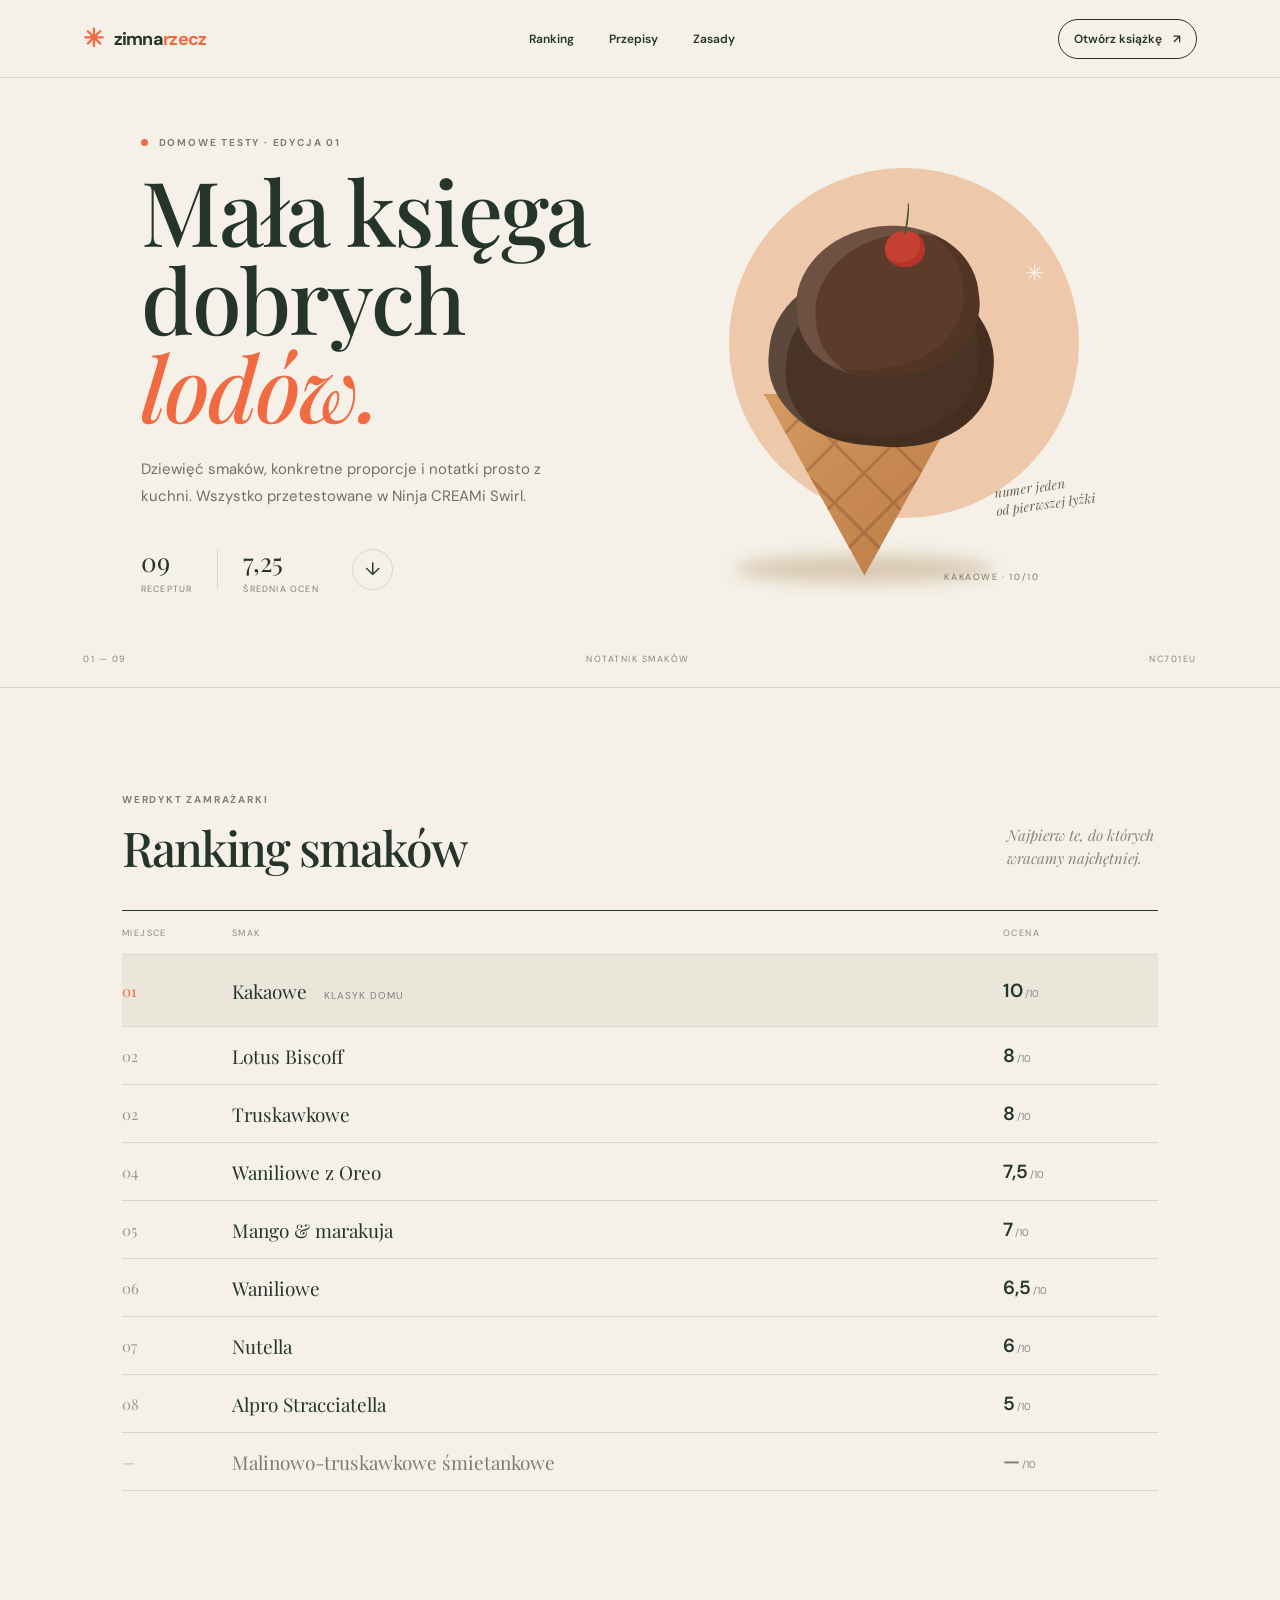
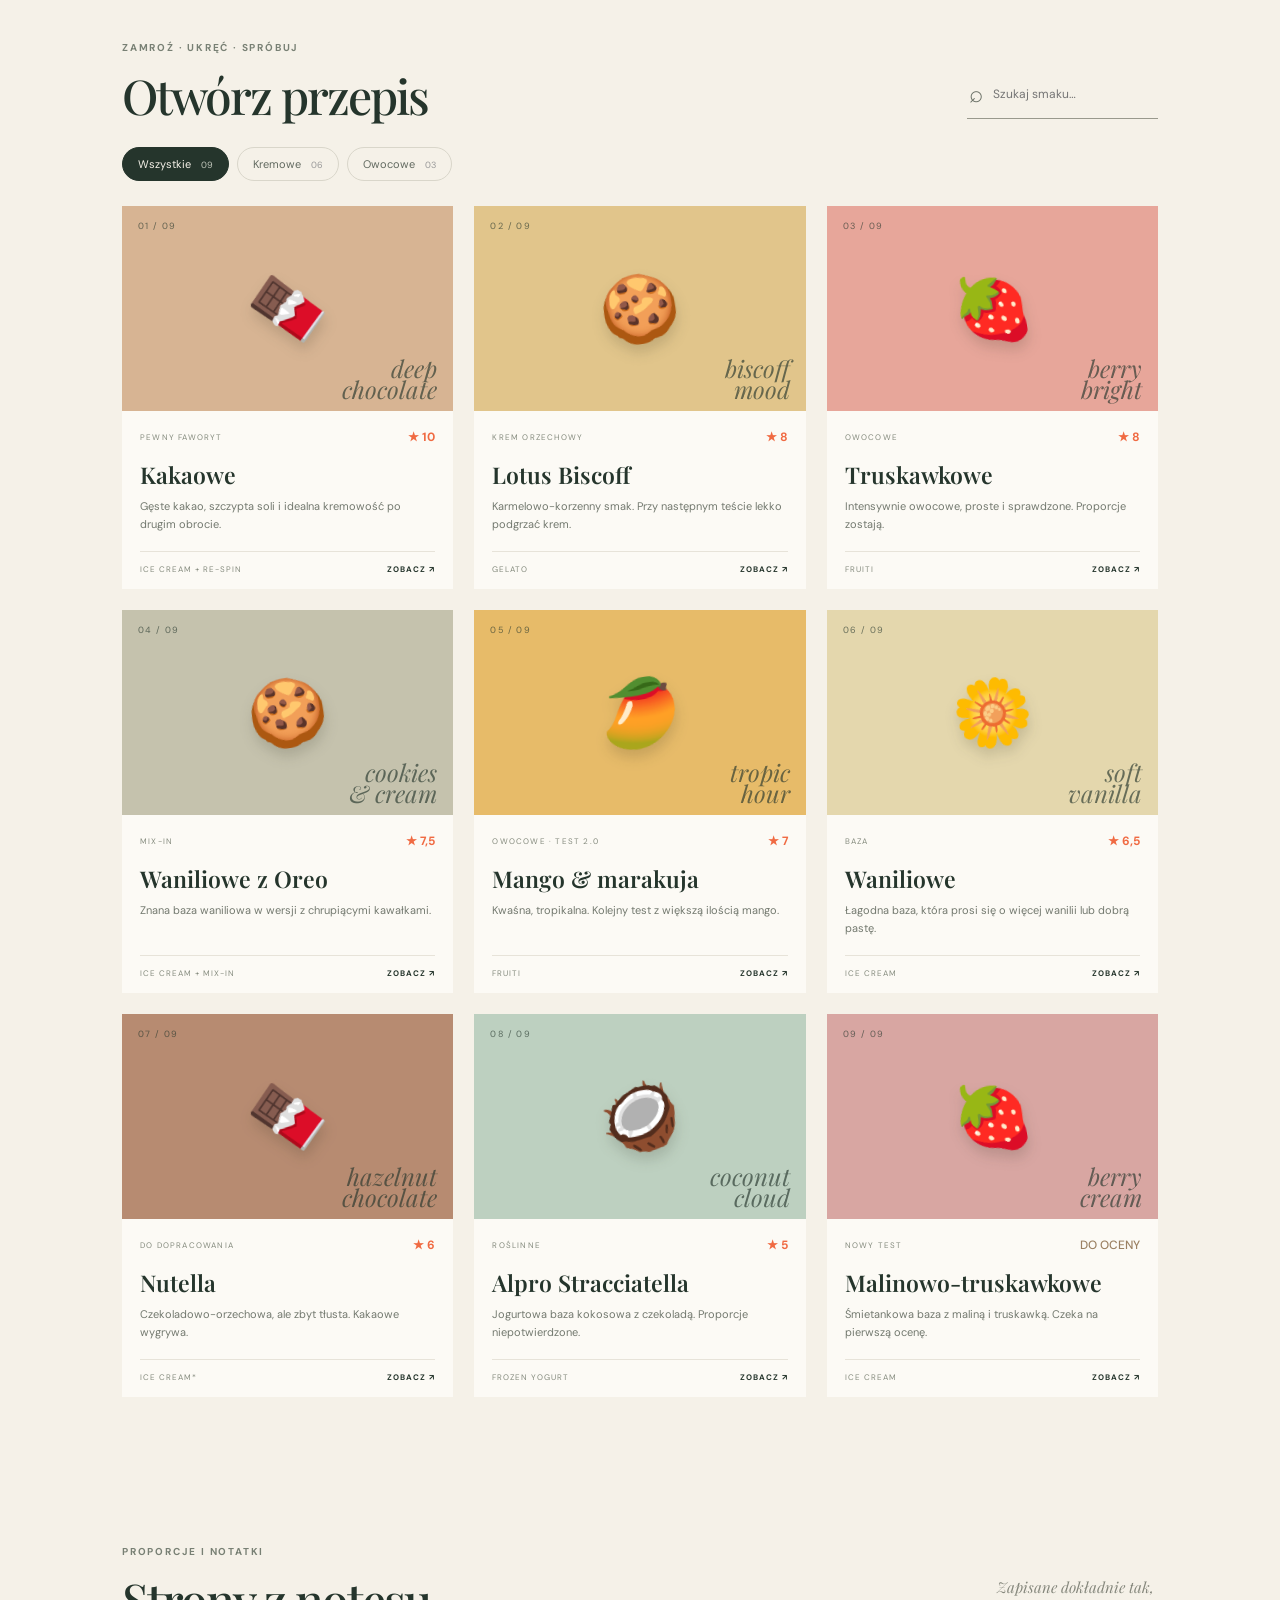
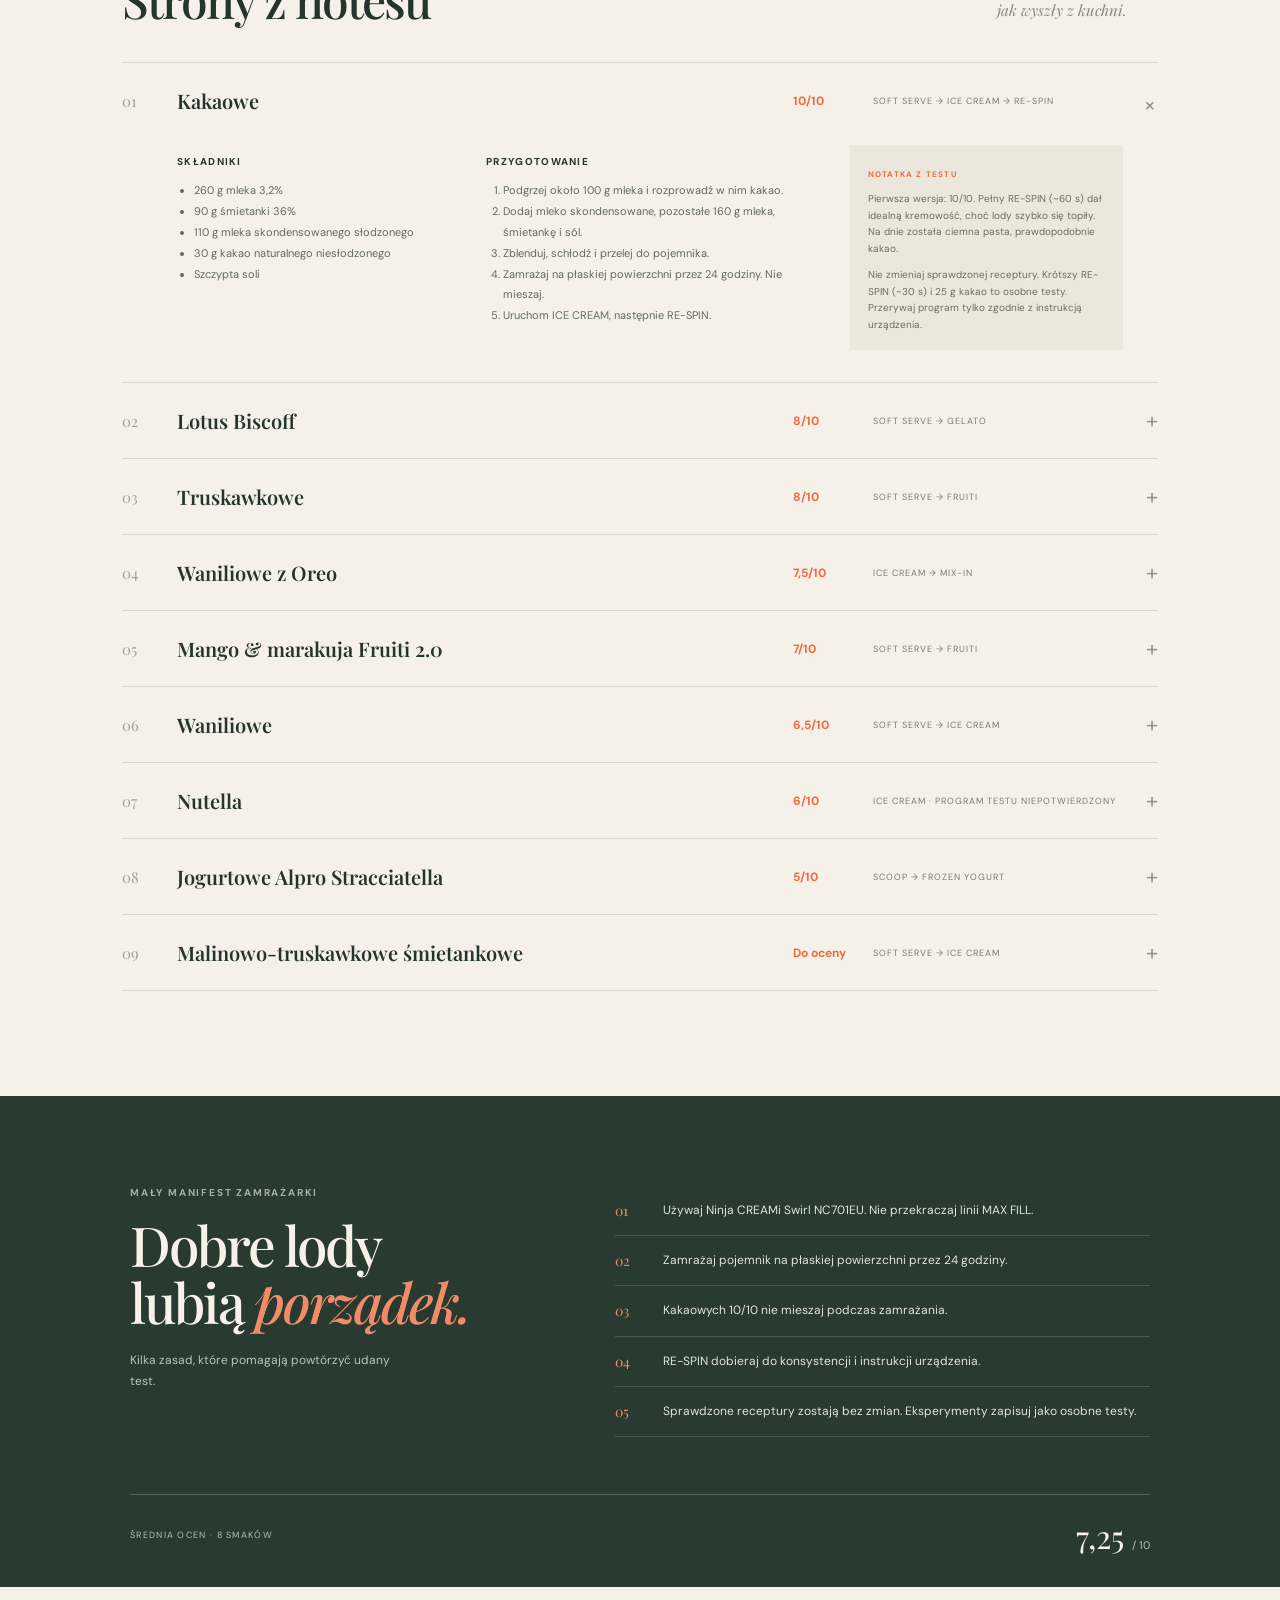
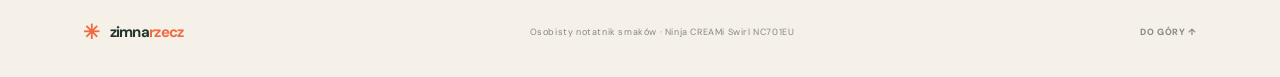
==== index.html @ a0be481c "Build Ninja CREAMi recipe book" ====
<!doctype html>
<html lang="pl">
<head>
  <meta charset="utf-8">
  <meta name="viewport" content="width=device-width, initial-scale=1">
  <meta name="theme-color" content="#f5f1e8">
  <meta name="description" content="Osobista książka przepisów do Ninja CREAMi Swirl NC701EU. Sprawdzone smaki, oceny i notatki z testów.">
  <title>Książka lodów — Ninja CREAMi Swirl</title>
  <link rel="preconnect" href="https://fonts.googleapis.com">
  <link rel="preconnect" href="https://fonts.gstatic.com" crossorigin>
  <link href="https://fonts.googleapis.com/css2?family=DM+Sans:wght@400;500;600;700&family=Playfair+Display:wght@500;600;700&display=swap" rel="stylesheet">
  <link rel="stylesheet" href="style.css">
</head>
<body>
  <header class="topbar">
    <a class="brand" href="#top" aria-label="Książka lodów, strona główna">
      <span class="brand-mark" aria-hidden="true">✳</span>
      <span>zimna<em>rzecz</em></span>
    </a>
    <nav class="topnav" aria-label="Nawigacja główna">
      <a href="#ranking">Ranking</a>
      <a href="#przepisy">Przepisy</a>
      <a href="#zasady">Zasady</a>
    </nav>
    <a class="top-action" href="#przepisy">Otwórz książkę <span aria-hidden="true">↗</span></a>
  </header>

  <main id="top">
    <section class="hero">
      <div class="hero-copy">
        <p class="eyebrow"><span></span> DOMOWE TESTY · EDYCJA 01</p>
        <h1>Mała księga<br>dobrych <i>lodów.</i></h1>
        <p class="hero-lede">Dziewięć smaków, konkretne proporcje i notatki prosto z kuchni. Wszystko przetestowane w Ninja CREAMi Swirl.</p>
        <div class="hero-meta">
          <div class="meta-number">09 <span>receptur</span></div>
          <div class="meta-divider"></div>
          <div class="meta-number">7,25 <span>średnia ocen</span></div>
          <a class="round-link" href="#ranking" aria-label="Przejdź do rankingu">↓</a>
        </div>
      </div>
      <div class="hero-art" aria-label="Ilustracja lodów kakaowych z wisienką" role="img">
        <div class="sun-disc"></div><div class="sparkle sparkle-one">✳</div><div class="sparkle sparkle-two">✳</div>
        <div class="cone-shadow"></div>
        <div class="cone"><div class="cone-grid"></div></div>
        <div class="scoop scoop-bottom"></div><div class="scoop scoop-top"></div>
        <div class="cherry"><span></span></div>
        <span class="art-label">numer jeden<br>od pierwszej łyżki</span>
        <span class="art-caption">KAKAOWE · 10/10</span>
      </div>
      <div class="hero-bottom"><span>01 — 09</span><span>NOTATNIK SMAKÓW</span><span>NC701EU</span></div>
    </section>

    <section class="ranking section-wrap" id="ranking">
      <div class="section-heading">
        <div><p class="eyebrow">WERDYKT ZAMRAŻARKI</p><h2>Ranking smaków</h2></div>
        <p class="section-aside">Najpierw te, do których<br>wracamy najchętniej.</p>
      </div>
      <div class="rank-table" role="table" aria-label="Ranking smaków">
        <div class="rank-head" role="row"><span>MIEJSCE</span><span>SMAK</span><span>OCENA</span><span></span></div>
        <a class="rank-row winner" href="#kakaowe" role="row"><span class="rank-no">01</span><span class="rank-name">Kakaowe <small>klasyk domu</small></span><span class="rank-score">10<span>/10</span></span><span class="rank-arrow">↗</span></a>
        <a class="rank-row" href="#lotus" role="row"><span class="rank-no">02</span><span class="rank-name">Lotus Biscoff</span><span class="rank-score">8<span>/10</span></span><span class="rank-arrow">↗</span></a>
        <a class="rank-row" href="#truskawkowe" role="row"><span class="rank-no">02</span><span class="rank-name">Truskawkowe</span><span class="rank-score">8<span>/10</span></span><span class="rank-arrow">↗</span></a>
        <a class="rank-row" href="#oreo" role="row"><span class="rank-no">04</span><span class="rank-name">Waniliowe z Oreo</span><span class="rank-score">7,5<span>/10</span></span><span class="rank-arrow">↗</span></a>
        <a class="rank-row" href="#mango" role="row"><span class="rank-no">05</span><span class="rank-name">Mango &amp; marakuja</span><span class="rank-score">7<span>/10</span></span><span class="rank-arrow">↗</span></a>
        <a class="rank-row" href="#wanilia" role="row"><span class="rank-no">06</span><span class="rank-name">Waniliowe</span><span class="rank-score">6,5<span>/10</span></span><span class="rank-arrow">↗</span></a>
        <a class="rank-row" href="#nutella" role="row"><span class="rank-no">07</span><span class="rank-name">Nutella</span><span class="rank-score">6<span>/10</span></span><span class="rank-arrow">↗</span></a>
        <a class="rank-row" href="#jogurtowe" role="row"><span class="rank-no">08</span><span class="rank-name">Alpro Stracciatella</span><span class="rank-score">5<span>/10</span></span><span class="rank-arrow">↗</span></a>
        <a class="rank-row unrated" href="#malinowe" role="row"><span class="rank-no">—</span><span class="rank-name">Malinowo-truskawkowe śmietankowe</span><span class="rank-score">—<span>/10</span></span><span class="rank-arrow">↗</span></a>
      </div>
    </section>

    <section class="recipes section-wrap" id="przepisy">
      <div class="section-heading recipe-heading">
        <div><p class="eyebrow">ZAMROŹ · UKRĘĆ · SPRÓBUJ</p><h2>Otwórz przepis</h2></div>
        <label class="search-box"><span aria-hidden="true">⌕</span><input id="search" type="search" placeholder="Szukaj smaku…" aria-label="Szukaj przepisu"></label>
      </div>
      <div class="filters" role="group" aria-label="Filtruj przepisy">
        <button class="filter active" data-filter="all">Wszystkie <span>09</span></button>
        <button class="filter" data-filter="cream">Kremowe <span>06</span></button>
        <button class="filter" data-filter="fruit">Owocowe <span>03</span></button>
      </div>
      <div class="recipe-grid" id="recipe-grid">
        <article class="recipe-card featured" id="kakaowe" data-type="cream" data-name="kakaowe czekolada">
          <div class="card-art art-cocoa"><span class="card-index">01 / 09</span><span class="food-emoji">🍫</span><span class="art-word">deep<br>chocolate</span></div>
          <div class="card-body"><div class="card-topline"><span class="tag">PEWNY FAWORYT</span><span class="rating">★ 10</span></div><h3>Kakaowe</h3><p>Gęste kakao, szczypta soli i idealna kremowość po drugim obrocie.</p><div class="card-foot"><span>ICE CREAM + RE-SPIN</span><a href="#recipe-kakaowe">ZOBACZ ↗</a></div></div>
        </article>
        <article class="recipe-card" id="lotus" data-type="cream" data-name="lotus biscoff ciasteczka">
          <div class="card-art art-lotus"><span class="card-index">02 / 09</span><span class="food-emoji">🍪</span><span class="art-word">biscoff<br>mood</span></div>
          <div class="card-body"><div class="card-topline"><span class="tag">KREM ORZECHOWY</span><span class="rating">★ 8</span></div><h3>Lotus Biscoff</h3><p>Karmelowo-korzenny smak. Przy następnym teście lekko podgrzać krem.</p><div class="card-foot"><span>GELATO</span><a href="#recipe-lotus">ZOBACZ ↗</a></div></div>
        </article>
        <article class="recipe-card" id="truskawkowe" data-type="fruit" data-name="truskawkowe owoce">
          <div class="card-art art-strawberry"><span class="card-index">03 / 09</span><span class="food-emoji">🍓</span><span class="art-word">berry<br>bright</span></div>
          <div class="card-body"><div class="card-topline"><span class="tag">OWOCOWE</span><span class="rating">★ 8</span></div><h3>Truskawkowe</h3><p>Intensywnie owocowe, proste i sprawdzone. Proporcje zostają.</p><div class="card-foot"><span>FRUITI</span><a href="#recipe-truskawkowe">ZOBACZ ↗</a></div></div>
        </article>
        <article class="recipe-card" id="oreo" data-type="cream" data-name="waniliowe oreo ciasteczka">
          <div class="card-art art-oreo"><span class="card-index">04 / 09</span><span class="food-emoji">🍪</span><span class="art-word">cookies<br>&amp; cream</span></div>
          <div class="card-body"><div class="card-topline"><span class="tag">MIX-IN</span><span class="rating">★ 7,5</span></div><h3>Waniliowe z Oreo</h3><p>Znana baza waniliowa w wersji z chrupiącymi kawałkami.</p><div class="card-foot"><span>ICE CREAM + MIX-IN</span><a href="#recipe-oreo">ZOBACZ ↗</a></div></div>
        </article>
        <article class="recipe-card" id="mango" data-type="fruit" data-name="mango marakuja tropikalne">
          <div class="card-art art-mango"><span class="card-index">05 / 09</span><span class="food-emoji">🥭</span><span class="art-word">tropic<br>hour</span></div>
          <div class="card-body"><div class="card-topline"><span class="tag">OWOCOWE · TEST 2.0</span><span class="rating">★ 7</span></div><h3>Mango &amp; marakuja</h3><p>Kwaśna, tropikalna. Kolejny test z większą ilością mango.</p><div class="card-foot"><span>FRUITI</span><a href="#recipe-mango">ZOBACZ ↗</a></div></div>
        </article>
        <article class="recipe-card" id="wanilia" data-type="cream" data-name="waniliowe vanilla">
          <div class="card-art art-vanilla"><span class="card-index">06 / 09</span><span class="food-emoji">🌼</span><span class="art-word">soft<br>vanilla</span></div>
          <div class="card-body"><div class="card-topline"><span class="tag">BAZA</span><span class="rating">★ 6,5</span></div><h3>Waniliowe</h3><p>Łagodna baza, która prosi się o więcej wanilii lub dobrą pastę.</p><div class="card-foot"><span>ICE CREAM</span><a href="#recipe-wanilia">ZOBACZ ↗</a></div></div>
        </article>
        <article class="recipe-card" id="nutella" data-type="cream" data-name="nutella czekolada">
          <div class="card-art art-nutella"><span class="card-index">07 / 09</span><span class="food-emoji">🍫</span><span class="art-word">hazelnut<br>chocolate</span></div>
          <div class="card-body"><div class="card-topline"><span class="tag">DO DOPRACOWANIA</span><span class="rating">★ 6</span></div><h3>Nutella</h3><p>Czekoladowo-orzechowa, ale zbyt tłusta. Kakaowe wygrywa.</p><div class="card-foot"><span>ICE CREAM*</span><a href="#recipe-nutella">ZOBACZ ↗</a></div></div>
        </article>
        <article class="recipe-card" id="jogurtowe" data-type="cream" data-name="alpro stracciatella jogurt kokos">
          <div class="card-art art-yogurt"><span class="card-index">08 / 09</span><span class="food-emoji">🥥</span><span class="art-word">coconut<br>cloud</span></div>
          <div class="card-body"><div class="card-topline"><span class="tag">ROŚLINNE</span><span class="rating">★ 5</span></div><h3>Alpro Stracciatella</h3><p>Jogurtowa baza kokosowa z czekoladą. Proporcje niepotwierdzone.</p><div class="card-foot"><span>FROZEN YOGURT</span><a href="#recipe-jogurt">ZOBACZ ↗</a></div></div>
        </article>
        <article class="recipe-card unrated-card" id="malinowe" data-type="fruit" data-name="malinowo truskawkowe malina">
          <div class="card-art art-raspberry"><span class="card-index">09 / 09</span><span class="food-emoji">🍓</span><span class="art-word">berry<br>cream</span></div>
          <div class="card-body"><div class="card-topline"><span class="tag">NOWY TEST</span><span class="rating pending">DO OCENY</span></div><h3>Malinowo-truskawkowe</h3><p>Śmietankowa baza z maliną i truskawką. Czeka na pierwszą ocenę.</p><div class="card-foot"><span>ICE CREAM</span><a href="#recipe-malinowe">ZOBACZ ↗</a></div></div>
        </article>
      </div>
      <p class="empty-state" id="empty-state" hidden>Nie znaleziono takiego smaku. Spróbuj innej nazwy.</p>
    </section>

    <section class="recipe-details section-wrap" aria-label="Szczegółowe przepisy">
      <div class="section-heading"><div><p class="eyebrow">PROPORCJE I NOTATKI</p><h2>Strony z notesu</h2></div><p class="section-aside">Zapisane dokładnie tak,<br>jak wyszły z kuchni.</p></div>
      <details class="detail" id="recipe-kakaowe" open><summary><span class="detail-num">01</span><span class="detail-title">Kakaowe</span><span class="detail-score">10/10</span><span class="detail-program">SOFT SERVE → ICE CREAM → RE-SPIN</span><span class="detail-plus">+</span></summary><div class="detail-content"><div><h4>Składniki</h4><ul><li>260 g mleka 3,2%</li><li>90 g śmietanki 36%</li><li>110 g mleka skondensowanego słodzonego</li><li>30 g kakao naturalnego niesłodzonego</li><li>Szczypta soli</li></ul></div><div><h4>Przygotowanie</h4><ol><li>Podgrzej około 100 g mleka i rozprowadź w nim kakao.</li><li>Dodaj mleko skondensowane, pozostałe 160 g mleka, śmietankę i sól.</li><li>Zblenduj, schłodź i przelej do pojemnika.</li><li>Zamrażaj na płaskiej powierzchni przez 24 godziny. Nie mieszaj.</li><li>Uruchom ICE CREAM, następnie RE-SPIN.</li></ol></div><aside class="detail-note"><b>NOTATKA Z TESTU</b><p>Pierwsza wersja: 10/10. Pełny RE-SPIN (~60 s) dał idealną kremowość, choć lody szybko się topiły. Na dnie została ciemna pasta, prawdopodobnie kakao.</p><p>Nie zmieniaj sprawdzonej receptury. Krótszy RE-SPIN (~30 s) i 25 g kakao to osobne testy. Przerywaj program tylko zgodnie z instrukcją urządzenia.</p></aside></div></details>
      <details class="detail" id="recipe-lotus"><summary><span class="detail-num">02</span><span class="detail-title">Lotus Biscoff</span><span class="detail-score">8/10</span><span class="detail-program">SOFT SERVE → GELATO</span><span class="detail-plus">+</span></summary><div class="detail-content"><div><h4>Składniki</h4><ul><li>270 g mleka 3,2%</li><li>60 g śmietanki 36%</li><li>30 g mleka skondensowanego słodzonego</li><li>70 g kremu Lotus Biscoff</li><li>Szczypta soli</li></ul></div><div><h4>Przygotowanie</h4><ol><li>Wymieszaj mleko z kremem Lotus.</li><li>Dodaj pozostałe składniki i zblenduj.</li><li>Zamrażaj przez 24 godziny, potem uruchom GELATO.</li></ol></div><aside class="detail-note"><b>NOTATKA Z TESTU</b><p>Bardzo dobry smak, drobne białe grudki (prawdopodobnie tłuszcz). Następnym razem przetestuj delikatne podgrzanie mleka z kremem.</p></aside></div></details>
      <details class="detail" id="recipe-truskawkowe"><summary><span class="detail-num">03</span><span class="detail-title">Truskawkowe</span><span class="detail-score">8/10</span><span class="detail-program">SOFT SERVE → FRUITI</span><span class="detail-plus">+</span></summary><div class="detail-content"><div><h4>Składniki</h4><ul><li>300 g mrożonych truskawek</li><li>124 g mleka 3,2%</li><li>58 g cukru pudru</li><li>Odrobina soku z cytryny</li></ul></div><div><h4>Przygotowanie</h4><ol><li>Rozmroź truskawki i zachowaj sok.</li><li>Dodaj pozostałe składniki i zblenduj.</li><li>Zamrażaj przez 24 godziny, potem uruchom FRUITI.</li></ol></div><aside class="detail-note"><b>NOTATKA Z TESTU</b><p>Sprawdzony, intensywnie truskawkowy smak. Zachowaj proporcje.</p></aside></div></details>
      <details class="detail" id="recipe-oreo"><summary><span class="detail-num">04</span><span class="detail-title">Waniliowe z Oreo</span><span class="detail-score">7,5/10</span><span class="detail-program">ICE CREAM → MIX-IN</span><span class="detail-plus">+</span></summary><div class="detail-content"><div><h4>Składniki</h4><ul><li>280 g mleka 3,2%</li><li>90 g śmietanki 36%</li><li>150 g mleka skondensowanego słodzonego</li><li>1–2 krople skoncentrowanego aromatu waniliowego</li><li>Pokruszone Oreo — dokładna ilość niepotwierdzona</li></ul></div><div><h4>Przygotowanie</h4><ol><li>Wymieszaj składniki bazy bez Oreo.</li><li>Zamrażaj przez 24 godziny i przetwórz na ICE CREAM.</li><li>Dodaj Oreo i użyj MIX-IN zgodnie z instrukcją urządzenia.</li></ol></div><aside class="detail-note"><b>NOTATKA Z TESTU</b><p>Lepsze niż sama wanilia. Oreo rozprowadziły się nierównomiernie, szczególnie mało przy dnie i krawędziach.</p></aside></div></details>
      <details class="detail" id="recipe-mango"><summary><span class="detail-num">05</span><span class="detail-title">Mango &amp; marakuja Fruiti 2.0</span><span class="detail-score">7/10</span><span class="detail-program">SOFT SERVE → FRUITI</span><span class="detail-plus">+</span></summary><div class="detail-content"><div><h4>Składniki</h4><ul><li>150 g odsączonego mango z puszki</li><li>150 g przecieru z marakui 90% (z 10% zagęszczonego soku winogronowego)</li><li>125 g mleczka kokosowego Suree 17%</li><li>15–20 g syropu z agawy</li><li>1/2 łyżeczki ekstraktu waniliowego</li></ul></div><div><h4>Przygotowanie</h4><ol><li>Wymieszaj mleczko kokosowe.</li><li>Dodaj pozostałe składniki i zblenduj.</li><li>Zamrażaj przez 24 godziny, potem uruchom FRUITI.</li></ol></div><aside class="detail-note"><b>NOTATKA Z TESTU</b><p>Mocno kwaśne i trochę gorzkie. Mango było średniej jakości. Następny test: 200 g mango i 100 g marakui. Ilość agawy i wanilii pozostaje przybliżona.</p></aside></div></details>
      <details class="detail" id="recipe-wanilia"><summary><span class="detail-num">06</span><span class="detail-title">Waniliowe</span><span class="detail-score">6,5/10</span><span class="detail-program">SOFT SERVE → ICE CREAM</span><span class="detail-plus">+</span></summary><div class="detail-content"><div><h4>Składniki</h4><ul><li>280 g mleka 3,2%</li><li>90 g śmietanki 36%</li><li>150 g mleka skondensowanego słodzonego</li><li>1–2 krople skoncentrowanego aromatu waniliowego</li></ul></div><div><h4>Przygotowanie</h4><ol><li>Wymieszaj wszystkie składniki.</li><li>Przelej do pojemnika, zamrażaj przez 24 godziny i uruchom ICE CREAM.</li></ol></div><aside class="detail-note"><b>NOTATKA Z TESTU</b><p>Za mało waniliowe. Przetestuj większą ilość aromatu lub dobrą pastę waniliową. Z Oreo: 7,5/10.</p></aside></div></details>
      <details class="detail" id="recipe-nutella"><summary><span class="detail-num">07</span><span class="detail-title">Nutella</span><span class="detail-score">6/10</span><span class="detail-program">ICE CREAM · PROGRAM TESTU NIEPOTWIERDZONY</span><span class="detail-plus">+</span></summary><div class="detail-content"><div><h4>Składniki</h4><ul><li>100–120 g Nutelli</li><li>200 ml mleka 3,2%</li><li>150 ml śmietanki 30–36%</li><li>1 płaska łyżka kakao</li><li>Szczypta soli</li></ul></div><div><h4>Przygotowanie</h4><ol><li>Podgrzej mleko i rozprowadź Nutellę.</li><li>Dodaj śmietankę, kakao i sól.</li><li>Zblenduj, schłodź i zamrażaj przez 24 godziny.</li></ol></div><aside class="detail-note"><b>NOTATKA Z TESTU</b><p>Zbyt tłuste, z tłustymi czekoladowymi grudkami. Wymaga dopracowania. Kakaowe 10/10 jest zdecydowanie lepsze.</p></aside></div></details>
      <details class="detail" id="recipe-jogurt"><summary><span class="detail-num">08</span><span class="detail-title">Jogurtowe Alpro Stracciatella</span><span class="detail-score">5/10</span><span class="detail-program">SCOOP → FROZEN YOGURT</span><span class="detail-plus">+</span></summary><div class="detail-content"><div><h4>Składniki według ustalonej receptury</h4><ul><li>340 g Alpro Coconut Stracciatella</li><li>80 g mleka 3,2%</li><li>30 g mleka skondensowanego słodzonego</li></ul></div><div><h4>Przygotowanie</h4><ol><li>Wymieszaj składniki.</li><li>Zamrażaj przez 24 godziny, potem uruchom FROZEN YOGURT.</li></ol></div><aside class="detail-note"><b>NOTATKA Z TESTU</b><p>Bez śmietanki 36%. Faktycznie użyte proporcje niepotwierdzone. Ocena smaku jako jogurtu: 5/10.</p></aside></div></details>
      <details class="detail" id="recipe-malinowe"><summary><span class="detail-num">09</span><span class="detail-title">Malinowo-truskawkowe śmietankowe</span><span class="detail-score pending">Do oceny</span><span class="detail-program">SOFT SERVE → ICE CREAM</span><span class="detail-plus">+</span></summary><div class="detail-content"><div><h4>Składniki</h4><ul><li>160 g mrożonych truskawek</li><li>100 g mrożonych malin</li><li>90 g mleka 3,2%</li><li>60 g śmietanki 36%</li><li>80 g mleka skondensowanego słodzonego</li></ul></div><div><h4>Przygotowanie</h4><ol><li>Rozmroź owoce i zachowaj sok.</li><li>Zblenduj owoce, opcjonalnie przetrzyj przez sitko.</li><li>Dodaj pozostałe składniki i zblenduj.</li><li>Zamrażaj przez 24 godziny, potem uruchom ICE CREAM.</li></ol></div><aside class="detail-note"><b>PIERWSZY TEST</b><p>Ocena czeka na degustację.</p></aside></div></details>
    </section>

    <section class="rules" id="zasady"><div class="rules-inner"><div><p class="eyebrow">MAŁY MANIFEST ZAMRAŻARKI</p><h2>Dobre lody<br>lubią <i>porządek.</i></h2><p class="rules-intro">Kilka zasad, które pomagają powtórzyć udany test.</p></div><div class="rules-list"><div><span>01</span><p>Używaj Ninja CREAMi Swirl NC701EU. Nie przekraczaj linii MAX FILL.</p></div><div><span>02</span><p>Zamrażaj pojemnik na płaskiej powierzchni przez 24 godziny.</p></div><div><span>03</span><p>Kakaowych 10/10 nie mieszaj podczas zamrażania.</p></div><div><span>04</span><p>RE-SPIN dobieraj do konsystencji i instrukcji urządzenia.</p></div><div><span>05</span><p>Sprawdzone receptury zostają bez zmian. Eksperymenty zapisuj jako osobne testy.</p></div></div></div><div class="rules-foot"><span>ŚREDNIA OCEN · 8 SMAKÓW</span><strong>7,25 <small>/ 10</small></strong></div></section>
  </main>
  <footer class="footer"><a class="brand" href="#top"><span class="brand-mark">✳</span><span>zimna<em>rzecz</em></span></a><p>Osobisty notatnik smaków · Ninja CREAMi Swirl NC701EU</p><a href="#top">DO GÓRY ↑</a></footer>
  <script src="script.js"></script>
</body>
</html>
---- style.css ----
:root{--paper:#f5f1e8;--ink:#25352c;--muted:#7c8176;--line:#d9d6ca;--orange:#f06a42;--pink:#edb8a8;--serif:"Playfair Display",Georgia,serif;--sans:"DM Sans",Arial,sans-serif}*{box-sizing:border-box}html{scroll-behavior:smooth;scroll-padding-top:85px}body{margin:0;background:var(--paper);color:var(--ink);font-family:var(--sans);font-size:15px}.topbar{height:78px;display:flex;align-items:center;justify-content:space-between;padding:0 6.5%;border-bottom:1px solid var(--line);position:sticky;top:0;background:rgba(245,241,232,.94);backdrop-filter:blur(12px);z-index:10}.brand{display:flex;align-items:center;gap:10px;text-decoration:none;color:var(--ink);font-size:18px;font-weight:700;letter-spacing:-.7px}.brand em{font-style:normal;color:var(--orange)}.brand-mark{font-size:25px;color:var(--orange)}.topnav{display:flex;gap:35px}.topnav a,.top-action{font-size:12px;text-decoration:none;color:var(--ink);font-weight:600}.topnav a:hover,.top-action:hover{color:var(--orange)}.top-action{border:1px solid var(--ink);padding:11px 15px;border-radius:22px}.top-action span{margin-left:8px}.hero{min-height:610px;position:relative;display:grid;grid-template-columns:1fr 1fr;align-items:center;padding:54px 11% 88px;overflow:hidden;border-bottom:1px solid var(--line)}.hero-copy{position:relative;z-index:1}.eyebrow{margin:0 0 17px;color:#788074;font-size:10px;font-weight:700;letter-spacing:1.8px}.eyebrow span{display:inline-block;width:7px;height:7px;border-radius:50%;background:var(--orange);margin-right:7px}.hero h1,.section-heading h2,.rules h2{font-family:var(--serif);font-weight:500;letter-spacing:-2px}.hero h1{font-size:clamp(58px,7vw,92px);line-height:.98;margin:0}.hero h1 i,.rules h2 i{color:var(--orange);font-weight:500}.hero-lede{max-width:400px;color:#6c7169;font-size:15px;line-height:1.8;margin:26px 0 34px}.hero-meta{display:flex;align-items:center;gap:25px}.meta-number{font-family:var(--serif);font-size:26px}.meta-number span{display:block;font-family:var(--sans);font-size:9px;letter-spacing:1.2px;color:var(--muted);text-transform:uppercase;margin-top:4px}.meta-divider{height:40px;border-left:1px solid var(--line)}.round-link{display:grid;place-items:center;width:41px;height:41px;border:1px solid var(--line);border-radius:50%;margin-left:8px;text-decoration:none;color:var(--ink);font-size:18px}.hero-art{height:450px;position:relative;display:grid;place-items:center}.sun-disc{position:absolute;width:350px;height:350px;border-radius:50%;background:#edc8aa;right:12%;top:6%}.scoop{position:absolute;width:225px;height:177px;border-radius:50% 50% 45% 45%;background:#493324;z-index:2;box-shadow:inset -15px -9px 0 rgba(31,18,13,.14),inset 18px 10px 0 rgba(255,255,255,.11)}.scoop-bottom{top:128px;right:29%;transform:rotate(5deg)}.scoop-top{top:85px;right:32%;width:183px;height:150px;background:#5c3b2b;transform:rotate(-7deg)}.cone{position:absolute;top:253px;right:34%;width:210px;height:182px;clip-path:polygon(2% 0,98% 0,50% 100%);background:linear-gradient(135deg,#d69a62,#b97843);z-index:1;overflow:hidden}.cone-grid{width:100%;height:100%;opacity:.37;background:repeating-linear-gradient(45deg,transparent 0 19px,#81502f 20px 22px,transparent 23px 42px),repeating-linear-gradient(-45deg,transparent 0 19px,#81502f 20px 22px,transparent 23px 42px)}.cone-shadow{position:absolute;top:414px;right:29%;width:260px;height:28px;border-radius:50%;background:#d9c9b3;filter:blur(8px)}.cherry{position:absolute;top:90px;right:43%;width:40px;height:36px;background:#c64034;border-radius:48%;z-index:3;box-shadow:inset -5px -5px 0 rgba(100,0,0,.17)}.cherry span{position:absolute;width:4px;height:32px;left:20px;top:-29px;border:2px solid #46563a;border-bottom:0;border-left:0;border-radius:0 100% 0 0;transform:rotate(10deg)}.sparkle{position:absolute;color:#f8f3e8;font-size:23px;z-index:2}.sparkle-one{right:19%;top:26%}.sparkle-two{right:70%;top:48%;font-size:15px}.art-label{position:absolute;right:9%;bottom:78px;color:#6f6459;font-family:var(--serif);font-size:13px;line-height:1.35;font-style:italic;transform:rotate(-8deg)}.art-caption{position:absolute;right:20%;bottom:8px;color:#77776c;font-size:9px;letter-spacing:1.6px}.hero-bottom{position:absolute;bottom:22px;left:6.5%;right:6.5%;display:flex;justify-content:space-between;color:#88877c;font-size:9px;letter-spacing:1.5px}.section-wrap{max-width:1120px;margin:0 auto;padding:105px 42px}.section-heading{display:flex;align-items:end;justify-content:space-between;margin-bottom:39px}.section-heading h2{font-size:48px;margin:0;line-height:1}.section-aside{font-family:var(--serif);font-style:italic;color:#85877c;line-height:1.5;margin:0 4px 2px}.rank-table{border-top:1px solid var(--ink)}.rank-head,.rank-row{display:grid;grid-template-columns:110px 1fr 115px 40px;align-items:center}.rank-head{height:44px;color:#898c80;font-size:9px;letter-spacing:1.4px;border-bottom:1px solid var(--line)}.rank-row{min-height:58px;text-decoration:none;color:var(--ink);border-bottom:1px solid var(--line);transition:padding .2s,background .2s}.rank-row:hover{padding-left:10px;background:rgba(255,255,255,.28)}.rank-row.winner{min-height:72px;background:#ebe6da}.rank-no{font-family:var(--serif);color:#99998d;font-size:15px}.winner .rank-no{color:var(--orange)}.rank-name{font-family:var(--serif);font-size:19px}.rank-name small{font:10px var(--sans);text-transform:uppercase;letter-spacing:1px;color:var(--muted);margin-left:12px}.rank-score{font-size:19px;font-weight:600}.rank-score span{font-size:10px;font-weight:400;color:#888;margin-left:2px}.rank-arrow{color:var(--orange);opacity:0}.rank-row:hover .rank-arrow{opacity:1}.unrated .rank-name,.unrated .rank-score{color:#797d72}.recipes{padding-top:45px}.recipe-heading{margin-bottom:28px}.search-box{display:flex;align-items:center;gap:8px;border-bottom:1px solid #99998d;padding:9px 2px;color:#6b7167}.search-box span{font-size:24px}.search-box input{border:0;background:transparent;outline:0;font:12px var(--sans);color:var(--ink);width:165px}.filters{display:flex;gap:8px;margin-bottom:25px}.filter{border:1px solid var(--line);border-radius:22px;background:transparent;color:#626a60;padding:9px 15px;font:11px var(--sans);cursor:pointer}.filter span{font-size:9px;color:#999;margin-left:7px}.filter.active{background:var(--ink);color:var(--paper);border-color:var(--ink)}.filter.active span{color:#c1c6bb}.recipe-grid{display:grid;grid-template-columns:repeat(3,1fr);gap:21px}.recipe-card{background:#fcfaf5;min-width:0;transition:transform .2s,box-shadow .2s}.recipe-card:hover{transform:translateY(-4px);box-shadow:0 14px 30px rgba(44,47,36,.08)}.recipe-card[hidden]{display:none}.card-art{height:205px;position:relative;overflow:hidden;display:grid;place-items:center}.card-index{position:absolute;top:14px;left:16px;font-size:9px;letter-spacing:1.4px;color:rgba(37,53,44,.65)}.food-emoji{font-size:65px;filter:drop-shadow(0 8px 7px rgba(30,30,20,.16));z-index:1;transform:rotate(-9deg)}.art-word{position:absolute;right:16px;bottom:10px;font:italic 24px/.9 var(--serif);text-align:right;opacity:.65}.art-cocoa{background:#d7b493}.art-lotus{background:#e1c58b}.art-strawberry{background:#e7a69a}.art-oreo{background:#c5c2ad}.art-mango{background:#e7bb69}.art-vanilla{background:#e4d7ad}.art-nutella{background:#b78b71}.art-yogurt{background:#bdd0c0}.art-raspberry{background:#d8a6a2}.card-body{padding:18px 18px 15px}.card-topline,.card-foot{display:flex;align-items:center;justify-content:space-between}.tag{font-size:8px;letter-spacing:1.2px;color:#858b7e}.rating{font-size:12px;color:var(--orange);font-weight:700}.pending{color:#9b8062;font-weight:500}.card-body h3{font:600 23px var(--serif);margin:14px 0 7px}.card-body p{font-size:11px;line-height:1.65;color:#73796f;min-height:37px;margin:0 0 17px}.card-foot{border-top:1px solid #e7e3d9;padding-top:12px;color:#858b7e;font-size:8px;letter-spacing:1px}.card-foot a{color:var(--ink);text-decoration:none;font-weight:700}.card-foot a:hover{color:var(--orange)}.empty-state{color:var(--muted);padding:32px 0}.recipe-details{padding-top:43px}.detail{border-top:1px solid var(--line)}.detail:last-child{border-bottom:1px solid var(--line)}.detail summary{display:grid;grid-template-columns:55px 1fr 80px 260px 25px;align-items:center;min-height:75px;cursor:pointer;list-style:none}.detail summary::-webkit-details-marker{display:none}.detail-num{font:15px var(--serif);color:#a1a294}.detail-title{font:600 20px var(--serif)}.detail-score{font-size:12px;font-weight:700;color:var(--orange)}.detail-program{font-size:9px;letter-spacing:1px;color:#777d72}.detail-plus{font-size:22px;color:#94978b;text-align:right;transition:transform .2s}.detail[open] .detail-plus{transform:rotate(45deg)}.detail-content{display:grid;grid-template-columns:1fr 1.2fr 1fr;gap:36px;padding:7px 35px 32px 55px;color:#626a60}.detail-content h4{font-size:10px;letter-spacing:1.3px;color:var(--ink);text-transform:uppercase;margin:10px 0 12px}.detail-content ul,.detail-content ol{padding-left:17px;margin:0;font-size:11px;line-height:1.9}.detail-note{background:#ece7dc;padding:17px 18px;align-self:start}.detail-note b{font-size:8px;letter-spacing:1.2px;color:var(--orange)}.detail-note p{font-size:10px;line-height:1.65;color:#686e63;margin:9px 0 0}.detail-note p+p{margin-top:10px}.rules{background:#293a31;color:#f6f2e9;padding:90px max(8%,calc((100% - 1020px)/2)) 30px}.rules-inner{display:grid;grid-template-columns:.85fr 1.15fr;gap:90px}.rules .eyebrow{color:#a7b1a3}.rules h2{font-size:55px;line-height:1.04;margin:0}.rules h2 i{color:#f28b67}.rules-intro{color:#bcc3b7;font-size:12px;line-height:1.7;margin-top:20px;max-width:260px}.rules-list>div{display:grid;grid-template-columns:38px 1fr;gap:10px;padding:15px 0;border-bottom:1px solid rgba(245,241,232,.16)}.rules-list span{font:14px var(--serif);color:#f28b67}.rules-list p{margin:0;color:#e2e4db;font-size:12px;line-height:1.6}.rules-foot{margin-top:57px;border-top:1px solid rgba(245,241,232,.24);padding-top:19px;display:flex;justify-content:space-between;align-items:center;color:#b6c0b2;font-size:9px;letter-spacing:1.3px}.rules-foot strong{font:32px var(--serif);letter-spacing:0;color:#f7f3ea}.rules-foot small{font:11px var(--sans);color:#b6c0b2}.footer{height:90px;display:flex;align-items:center;justify-content:space-between;padding:0 6.5%;background:var(--paper)}.footer p,.footer>a:last-child{font-size:9px;color:#85887d;letter-spacing:.6px}.footer>a:last-child{text-decoration:none;font-weight:700}.footer .brand{font-size:15px}.footer .brand-mark{font-size:20px}
@media(max-width:850px){.hero{padding-left:7%;padding-right:7%;min-height:560px}.hero-art{transform:scale(.84);transform-origin:center}.recipe-grid{grid-template-columns:repeat(2,1fr)}.detail summary{grid-template-columns:42px 1fr 65px 200px 20px}.detail-content{gap:20px;padding-left:42px}.rules-inner{gap:45px}.section-wrap{padding-left:28px;padding-right:28px}}
@media(max-width:600px){.topbar{height:64px;padding:0 20px}.brand{font-size:16px}.topnav{display:none}.top-action{font-size:10px;padding:9px 12px}.hero{display:flex;flex-direction:column;align-items:stretch;padding:57px 24px 62px;min-height:auto}.hero h1{font-size:63px}.hero-lede{font-size:13px;max-width:335px;margin:18px 0 24px}.hero-art{height:330px;transform:scale(.75);transform-origin:top center;margin-bottom:-75px}.sun-disc{right:15%;top:0}.scoop-bottom{right:29%;top:92px}.scoop-top{right:32%;top:50px}.cone{right:34%;top:215px}.cone-shadow{right:29%;top:372px}.cherry{right:43%;top:54px}.art-label{right:4%;bottom:64px}.art-caption{right:23%;bottom:0}.hero-bottom{left:24px;right:24px;bottom:17px;font-size:8px}.section-wrap{padding:72px 21px}.section-heading{align-items:start;gap:16px}.section-heading h2{font-size:38px}.section-aside{font-size:12px}.rank-head,.rank-row{grid-template-columns:53px 1fr 60px 16px}.rank-head{font-size:8px}.rank-name{font-size:16px}.rank-name small{display:block;margin:3px 0 0;font-size:8px}.rank-score{font-size:16px}.rank-arrow{font-size:12px}.recipe-heading{flex-direction:column;align-items:stretch}.search-box{align-self:flex-start}.recipe-grid{grid-template-columns:1fr;gap:14px}.card-art{height:190px}.card-body p{min-height:0}.detail summary{grid-template-columns:34px 1fr 57px 19px;min-height:70px}.detail-title{font-size:15px}.detail-program{grid-column:2/4;grid-row:2;margin-top:-16px;padding-bottom:12px;font-size:7px}.detail-plus{grid-column:4;grid-row:1}.detail-content{grid-template-columns:1fr;gap:12px;padding:0 10px 24px 34px}.detail-content ul,.detail-content ol{font-size:11px}.rules{padding:67px 24px 24px}.rules-inner{grid-template-columns:1fr;gap:30px}.rules h2{font-size:49px}.rules-list p{font-size:11px}.rules-foot{margin-top:40px}.footer{height:auto;min-height:90px;padding:18px 20px;gap:14px;flex-wrap:wrap}.footer p{order:3;width:100%;margin:0}.footer>a:last-child{margin-left:auto}}
@media print{.topbar,.hero,.ranking,.recipe-heading,.filters,.recipe-grid,.rules,.footer,.detail summary .detail-plus{display:none!important}.section-wrap{max-width:none;padding:0}.recipe-details{padding:0}.detail{break-inside:avoid;border-color:#aaa}.detail:not([open]){display:block}.detail summary{min-height:45px}.detail-content{display:grid!important;color:#222}.detail-note{background:#f1f1f1}}
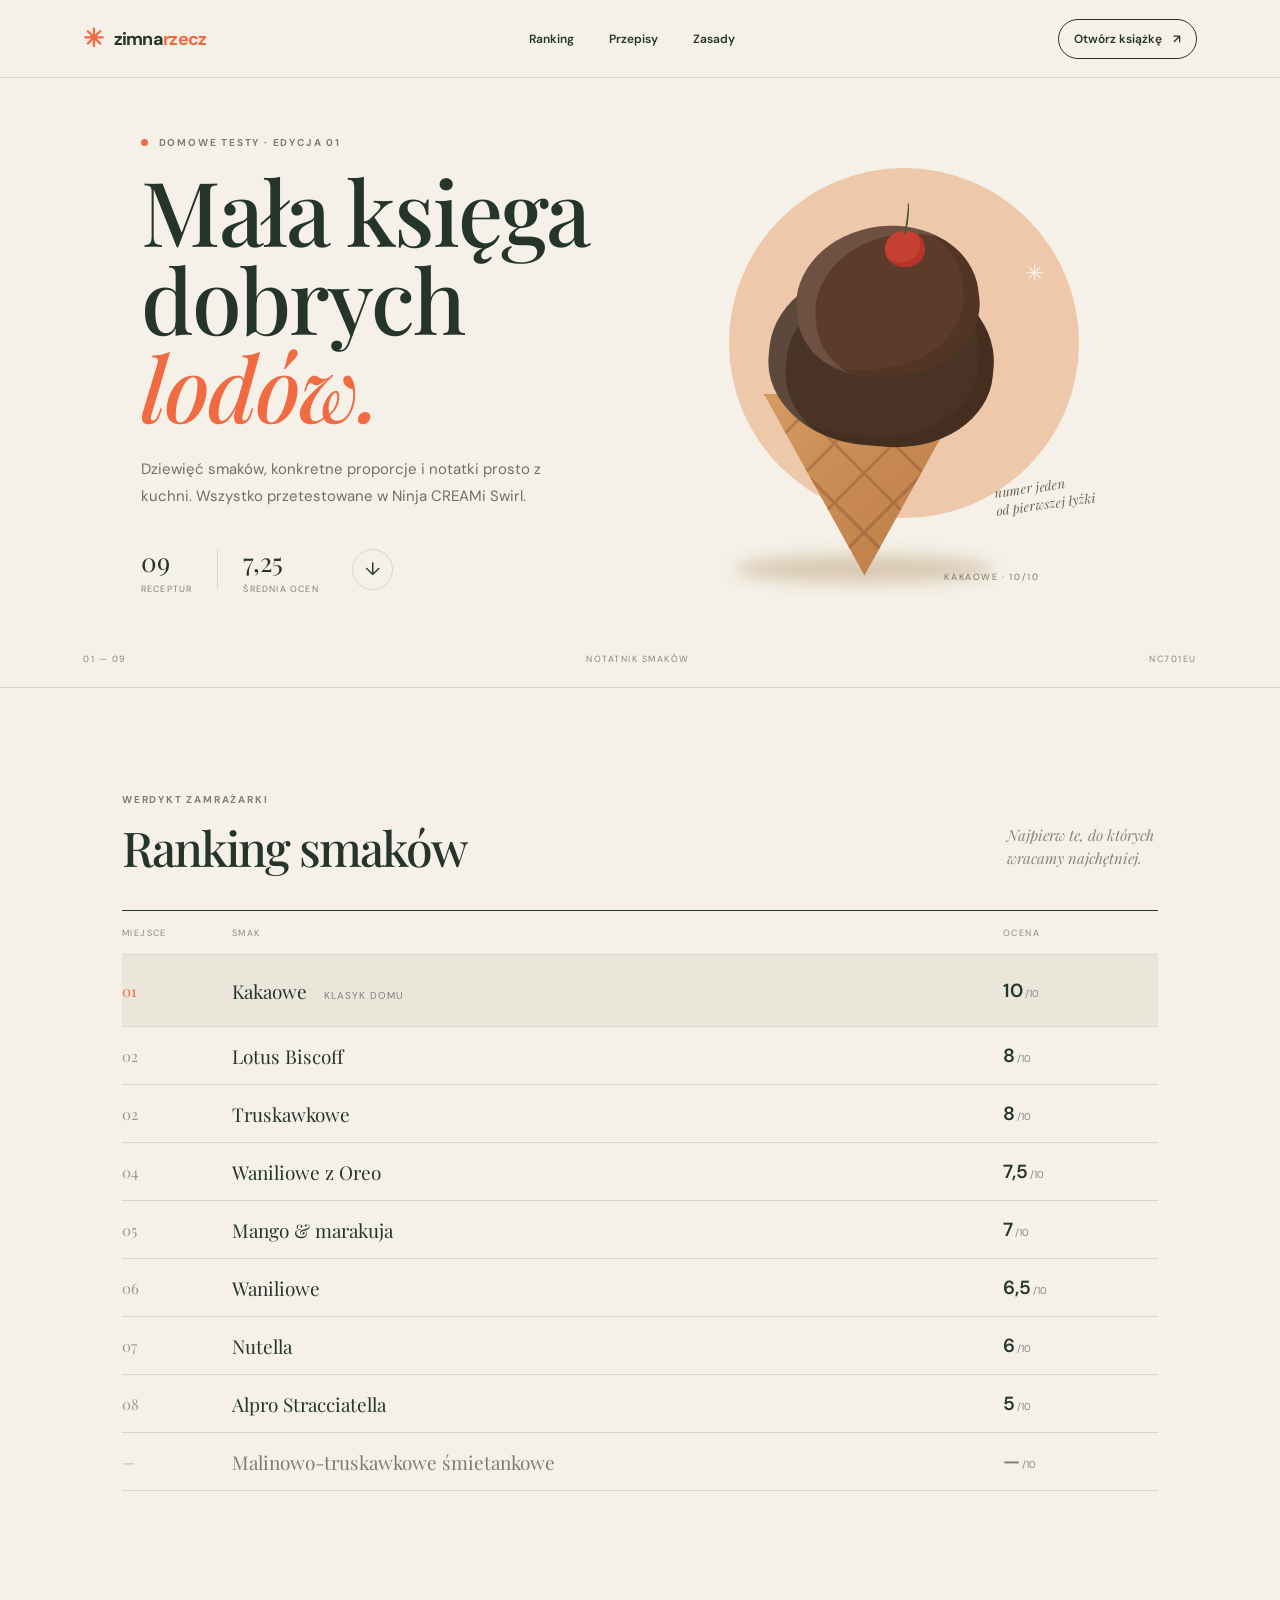
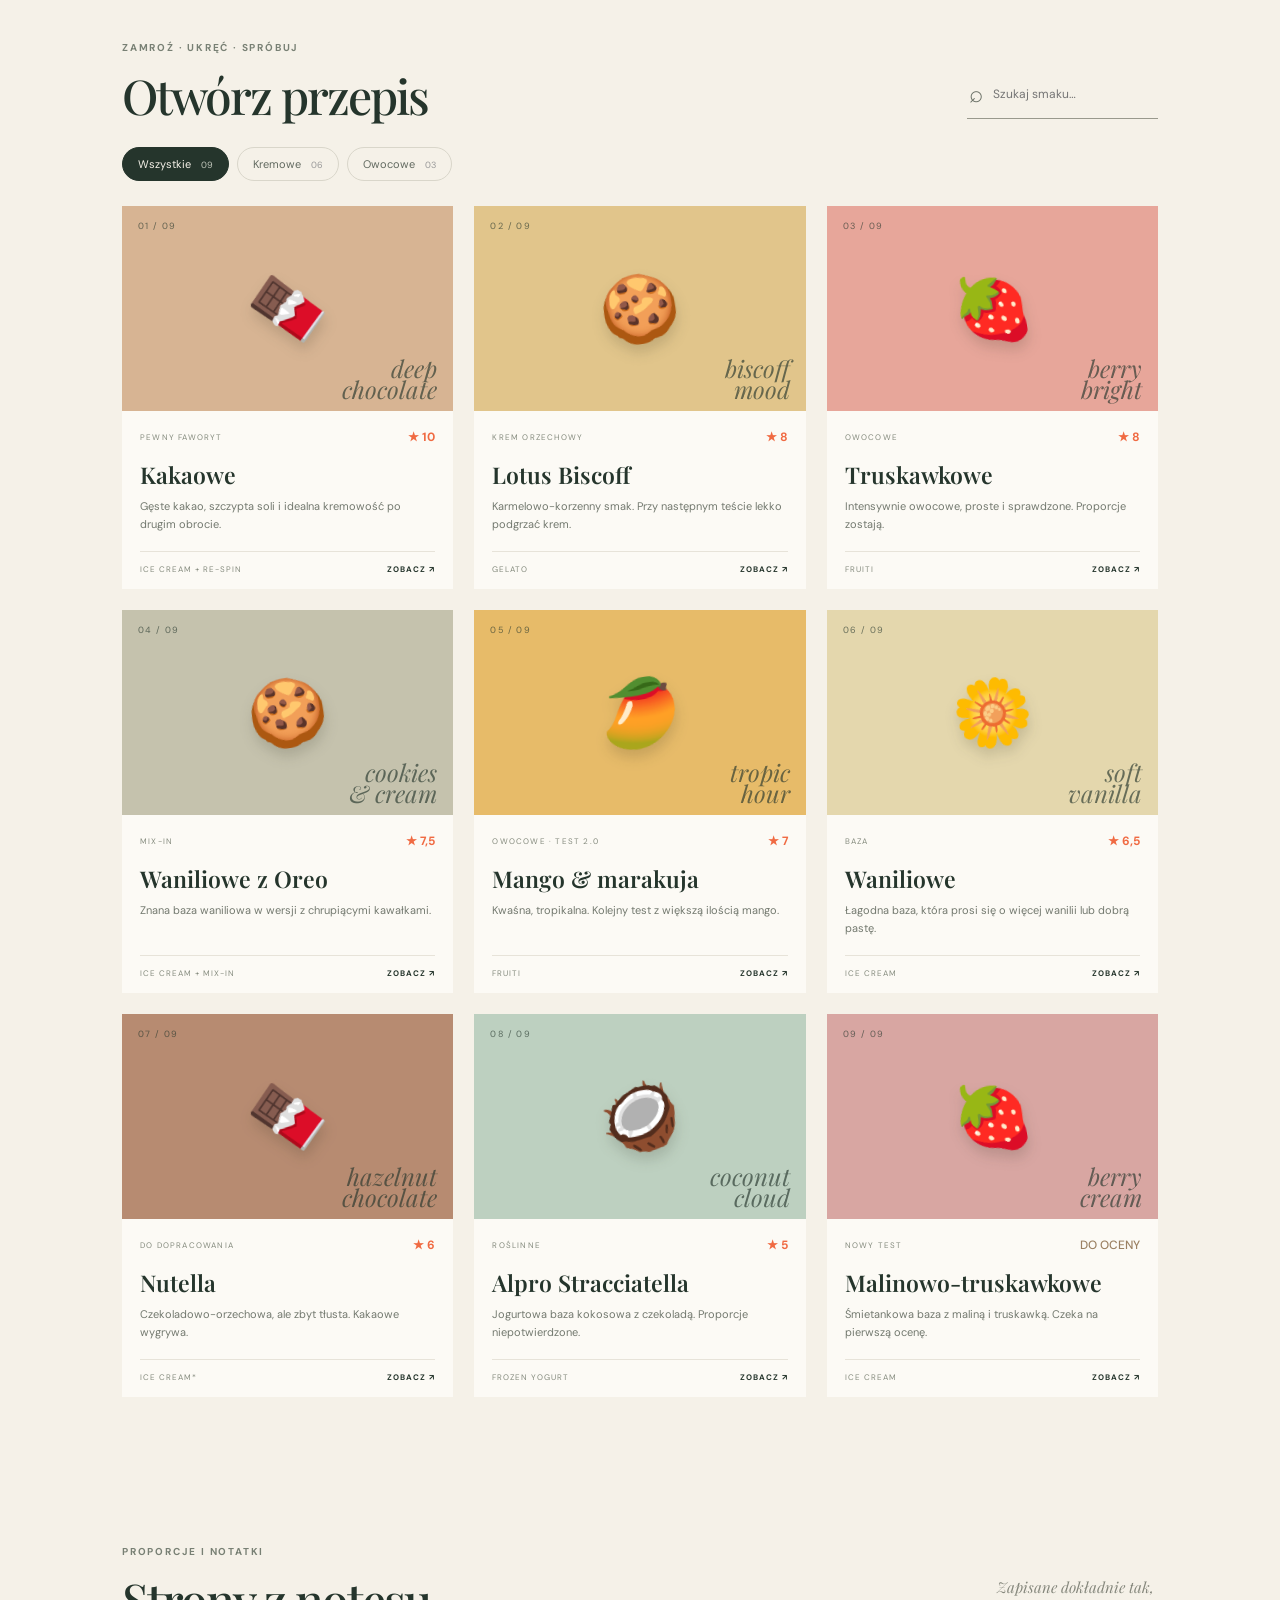
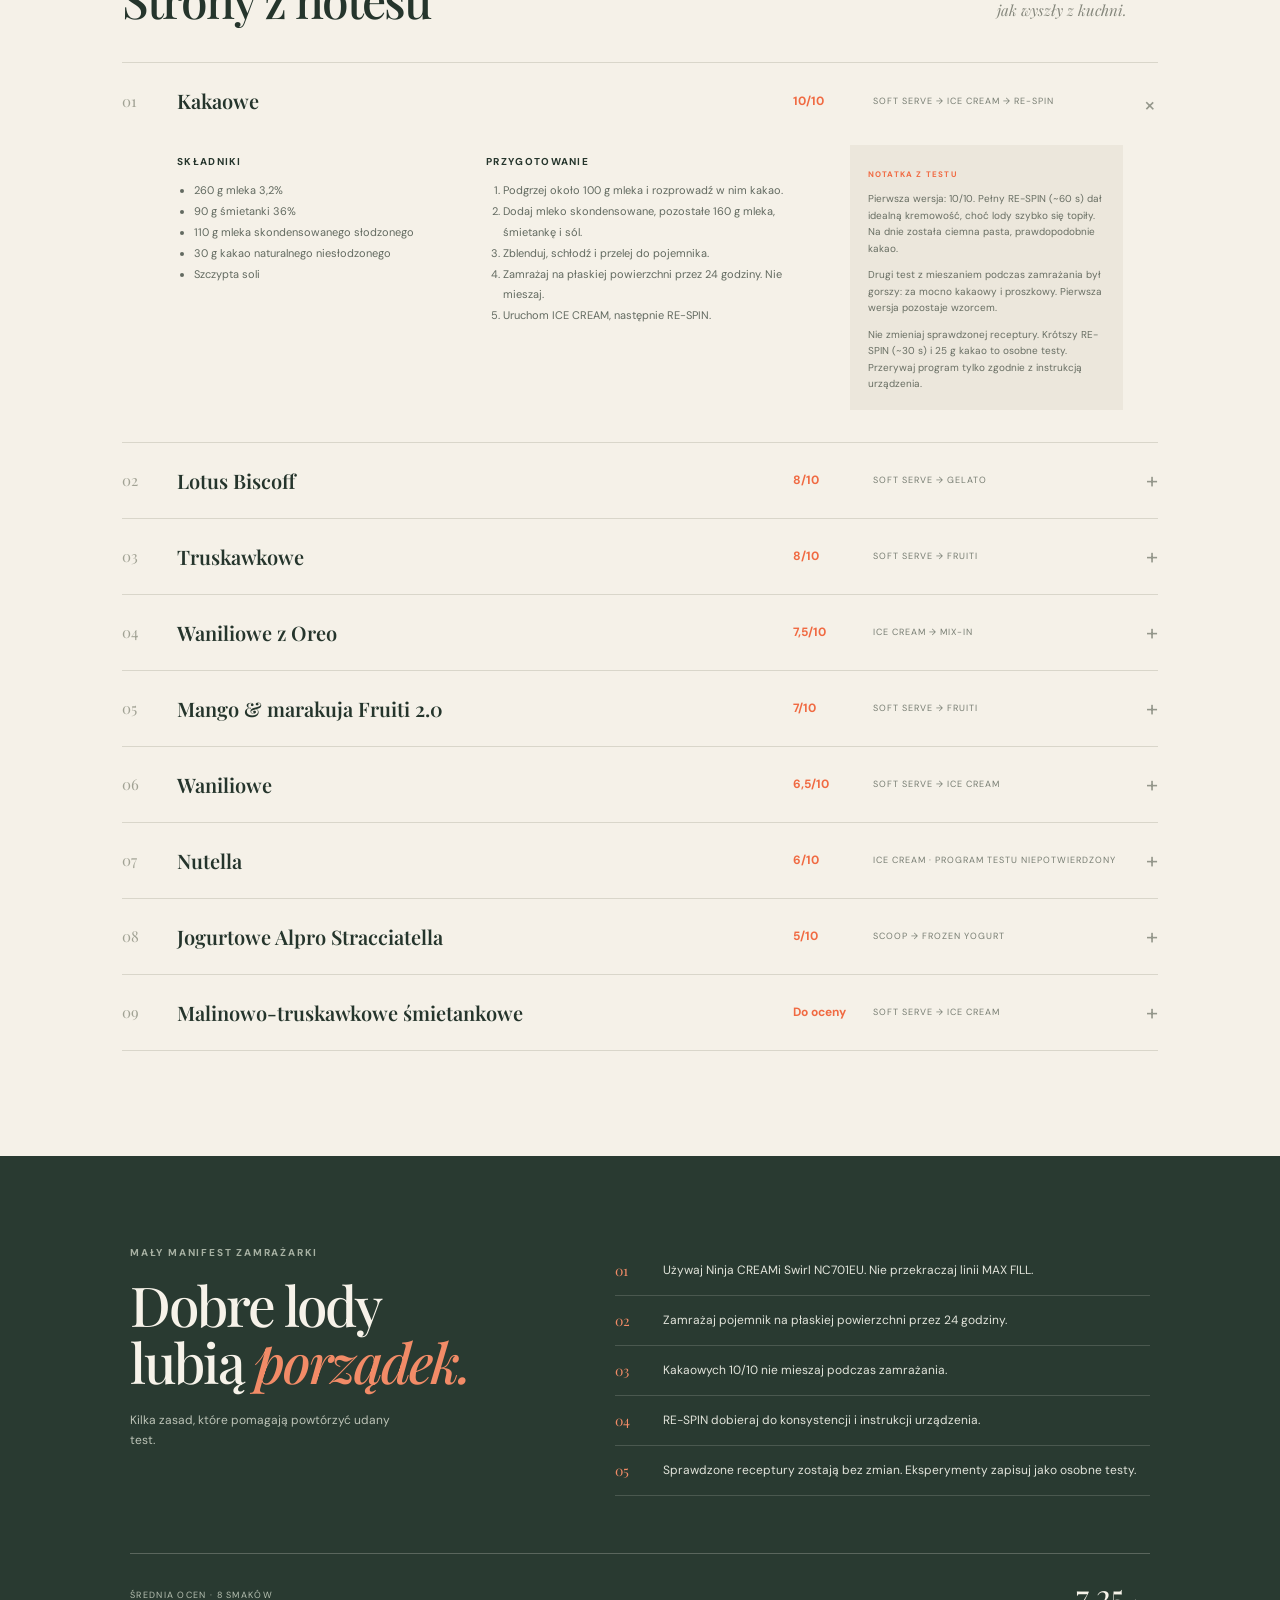
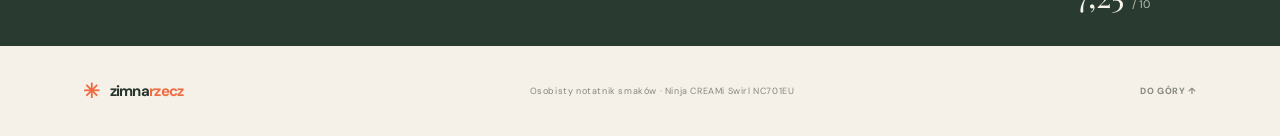
==== commit dc6fe7d4: "Record cocoa test history" ====
--- a/index.html
+++ b/index.html
@@ -122,7 +122,7 @@
 
     <section class="recipe-details section-wrap" aria-label="Szczegółowe przepisy">
       <div class="section-heading"><div><p class="eyebrow">PROPORCJE I NOTATKI</p><h2>Strony z notesu</h2></div><p class="section-aside">Zapisane dokładnie tak,<br>jak wyszły z kuchni.</p></div>
-      <details class="detail" id="recipe-kakaowe" open><summary><span class="detail-num">01</span><span class="detail-title">Kakaowe</span><span class="detail-score">10/10</span><span class="detail-program">SOFT SERVE → ICE CREAM → RE-SPIN</span><span class="detail-plus">+</span></summary><div class="detail-content"><div><h4>Składniki</h4><ul><li>260 g mleka 3,2%</li><li>90 g śmietanki 36%</li><li>110 g mleka skondensowanego słodzonego</li><li>30 g kakao naturalnego niesłodzonego</li><li>Szczypta soli</li></ul></div><div><h4>Przygotowanie</h4><ol><li>Podgrzej około 100 g mleka i rozprowadź w nim kakao.</li><li>Dodaj mleko skondensowane, pozostałe 160 g mleka, śmietankę i sól.</li><li>Zblenduj, schłodź i przelej do pojemnika.</li><li>Zamrażaj na płaskiej powierzchni przez 24 godziny. Nie mieszaj.</li><li>Uruchom ICE CREAM, następnie RE-SPIN.</li></ol></div><aside class="detail-note"><b>NOTATKA Z TESTU</b><p>Pierwsza wersja: 10/10. Pełny RE-SPIN (~60 s) dał idealną kremowość, choć lody szybko się topiły. Na dnie została ciemna pasta, prawdopodobnie kakao.</p><p>Nie zmieniaj sprawdzonej receptury. Krótszy RE-SPIN (~30 s) i 25 g kakao to osobne testy. Przerywaj program tylko zgodnie z instrukcją urządzenia.</p></aside></div></details>
+      <details class="detail" id="recipe-kakaowe" open><summary><span class="detail-num">01</span><span class="detail-title">Kakaowe</span><span class="detail-score">10/10</span><span class="detail-program">SOFT SERVE → ICE CREAM → RE-SPIN</span><span class="detail-plus">+</span></summary><div class="detail-content"><div><h4>Składniki</h4><ul><li>260 g mleka 3,2%</li><li>90 g śmietanki 36%</li><li>110 g mleka skondensowanego słodzonego</li><li>30 g kakao naturalnego niesłodzonego</li><li>Szczypta soli</li></ul></div><div><h4>Przygotowanie</h4><ol><li>Podgrzej około 100 g mleka i rozprowadź w nim kakao.</li><li>Dodaj mleko skondensowane, pozostałe 160 g mleka, śmietankę i sól.</li><li>Zblenduj, schłodź i przelej do pojemnika.</li><li>Zamrażaj na płaskiej powierzchni przez 24 godziny. Nie mieszaj.</li><li>Uruchom ICE CREAM, następnie RE-SPIN.</li></ol></div><aside class="detail-note"><b>NOTATKA Z TESTU</b><p>Pierwsza wersja: 10/10. Pełny RE-SPIN (~60 s) dał idealną kremowość, choć lody szybko się topiły. Na dnie została ciemna pasta, prawdopodobnie kakao.</p><p>Drugi test z mieszaniem podczas zamrażania był gorszy: za mocno kakaowy i proszkowy. Pierwsza wersja pozostaje wzorcem.</p><p>Nie zmieniaj sprawdzonej receptury. Krótszy RE-SPIN (~30 s) i 25 g kakao to osobne testy. Przerywaj program tylko zgodnie z instrukcją urządzenia.</p></aside></div></details>
       <details class="detail" id="recipe-lotus"><summary><span class="detail-num">02</span><span class="detail-title">Lotus Biscoff</span><span class="detail-score">8/10</span><span class="detail-program">SOFT SERVE → GELATO</span><span class="detail-plus">+</span></summary><div class="detail-content"><div><h4>Składniki</h4><ul><li>270 g mleka 3,2%</li><li>60 g śmietanki 36%</li><li>30 g mleka skondensowanego słodzonego</li><li>70 g kremu Lotus Biscoff</li><li>Szczypta soli</li></ul></div><div><h4>Przygotowanie</h4><ol><li>Wymieszaj mleko z kremem Lotus.</li><li>Dodaj pozostałe składniki i zblenduj.</li><li>Zamrażaj przez 24 godziny, potem uruchom GELATO.</li></ol></div><aside class="detail-note"><b>NOTATKA Z TESTU</b><p>Bardzo dobry smak, drobne białe grudki (prawdopodobnie tłuszcz). Następnym razem przetestuj delikatne podgrzanie mleka z kremem.</p></aside></div></details>
       <details class="detail" id="recipe-truskawkowe"><summary><span class="detail-num">03</span><span class="detail-title">Truskawkowe</span><span class="detail-score">8/10</span><span class="detail-program">SOFT SERVE → FRUITI</span><span class="detail-plus">+</span></summary><div class="detail-content"><div><h4>Składniki</h4><ul><li>300 g mrożonych truskawek</li><li>124 g mleka 3,2%</li><li>58 g cukru pudru</li><li>Odrobina soku z cytryny</li></ul></div><div><h4>Przygotowanie</h4><ol><li>Rozmroź truskawki i zachowaj sok.</li><li>Dodaj pozostałe składniki i zblenduj.</li><li>Zamrażaj przez 24 godziny, potem uruchom FRUITI.</li></ol></div><aside class="detail-note"><b>NOTATKA Z TESTU</b><p>Sprawdzony, intensywnie truskawkowy smak. Zachowaj proporcje.</p></aside></div></details>
       <details class="detail" id="recipe-oreo"><summary><span class="detail-num">04</span><span class="detail-title">Waniliowe z Oreo</span><span class="detail-score">7,5/10</span><span class="detail-program">ICE CREAM → MIX-IN</span><span class="detail-plus">+</span></summary><div class="detail-content"><div><h4>Składniki</h4><ul><li>280 g mleka 3,2%</li><li>90 g śmietanki 36%</li><li>150 g mleka skondensowanego słodzonego</li><li>1–2 krople skoncentrowanego aromatu waniliowego</li><li>Pokruszone Oreo — dokładna ilość niepotwierdzona</li></ul></div><div><h4>Przygotowanie</h4><ol><li>Wymieszaj składniki bazy bez Oreo.</li><li>Zamrażaj przez 24 godziny i przetwórz na ICE CREAM.</li><li>Dodaj Oreo i użyj MIX-IN zgodnie z instrukcją urządzenia.</li></ol></div><aside class="detail-note"><b>NOTATKA Z TESTU</b><p>Lepsze niż sama wanilia. Oreo rozprowadziły się nierównomiernie, szczególnie mało przy dnie i krawędziach.</p></aside></div></details>
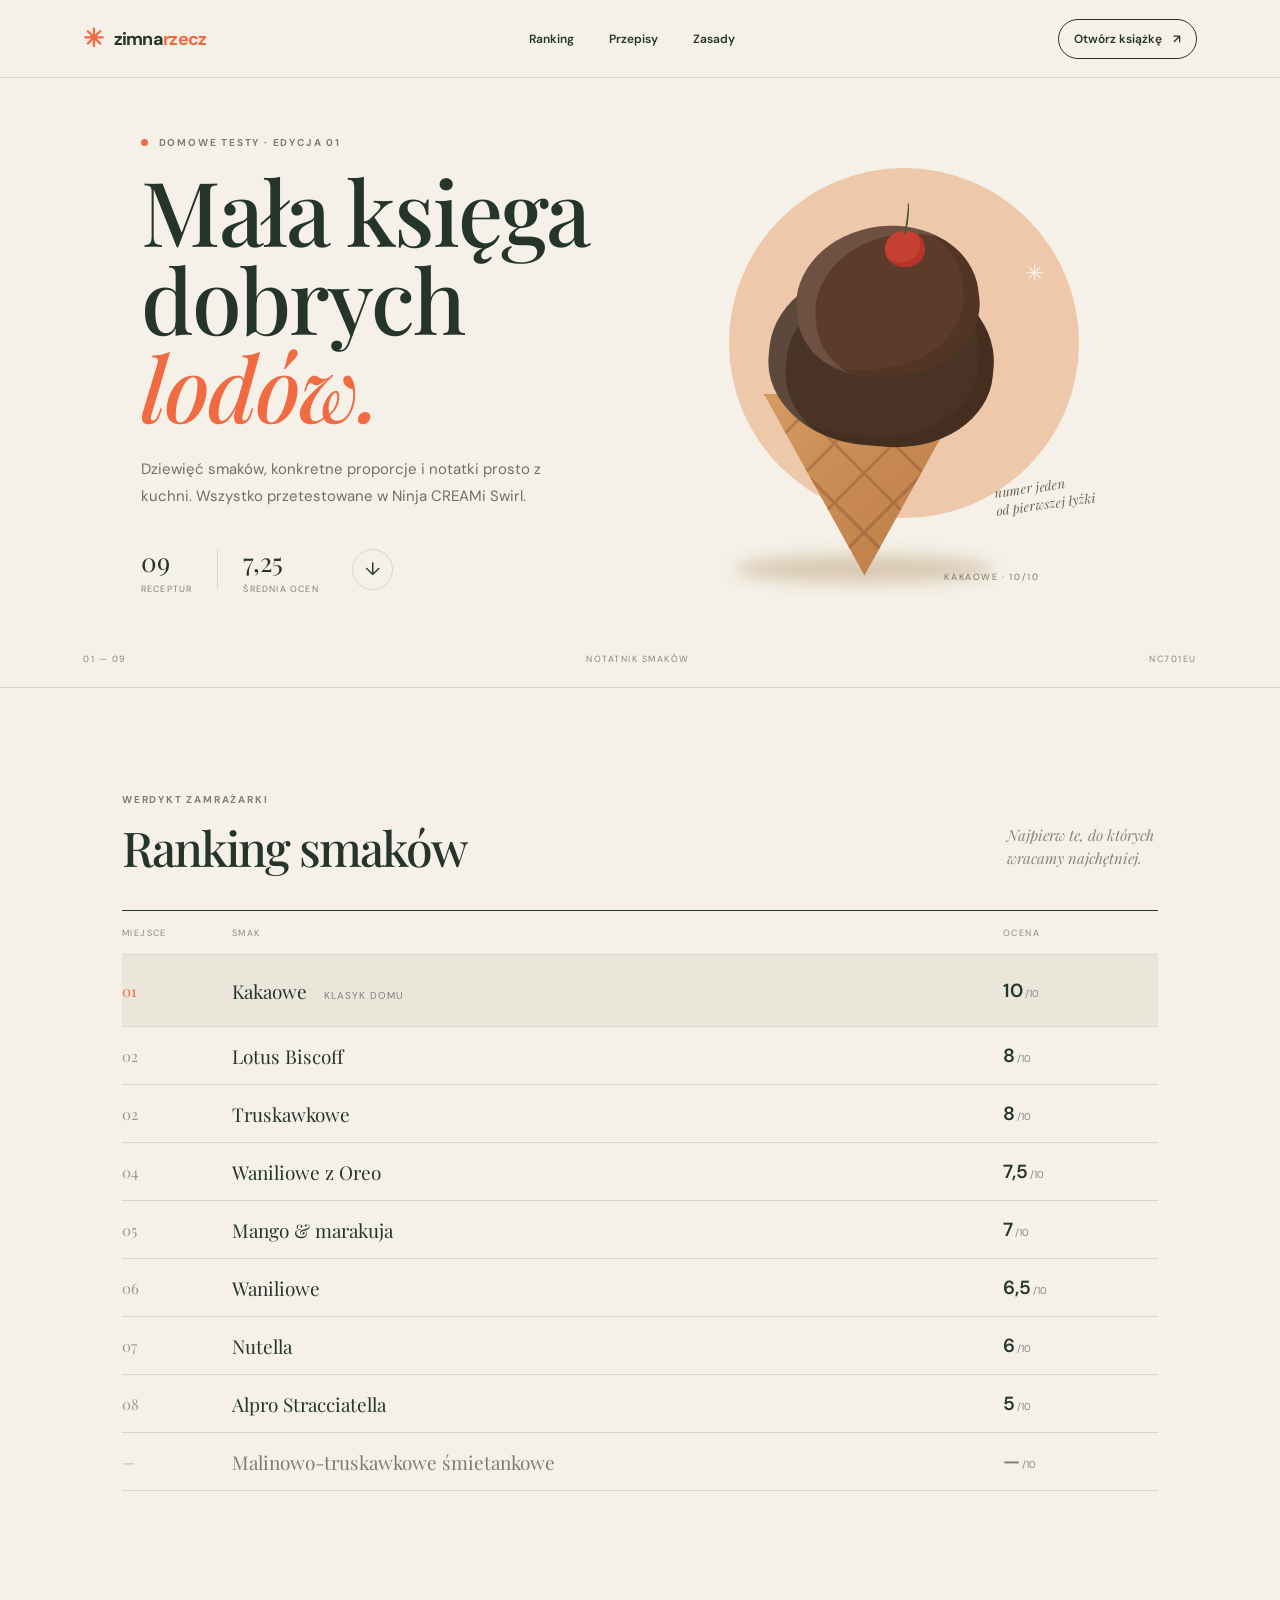
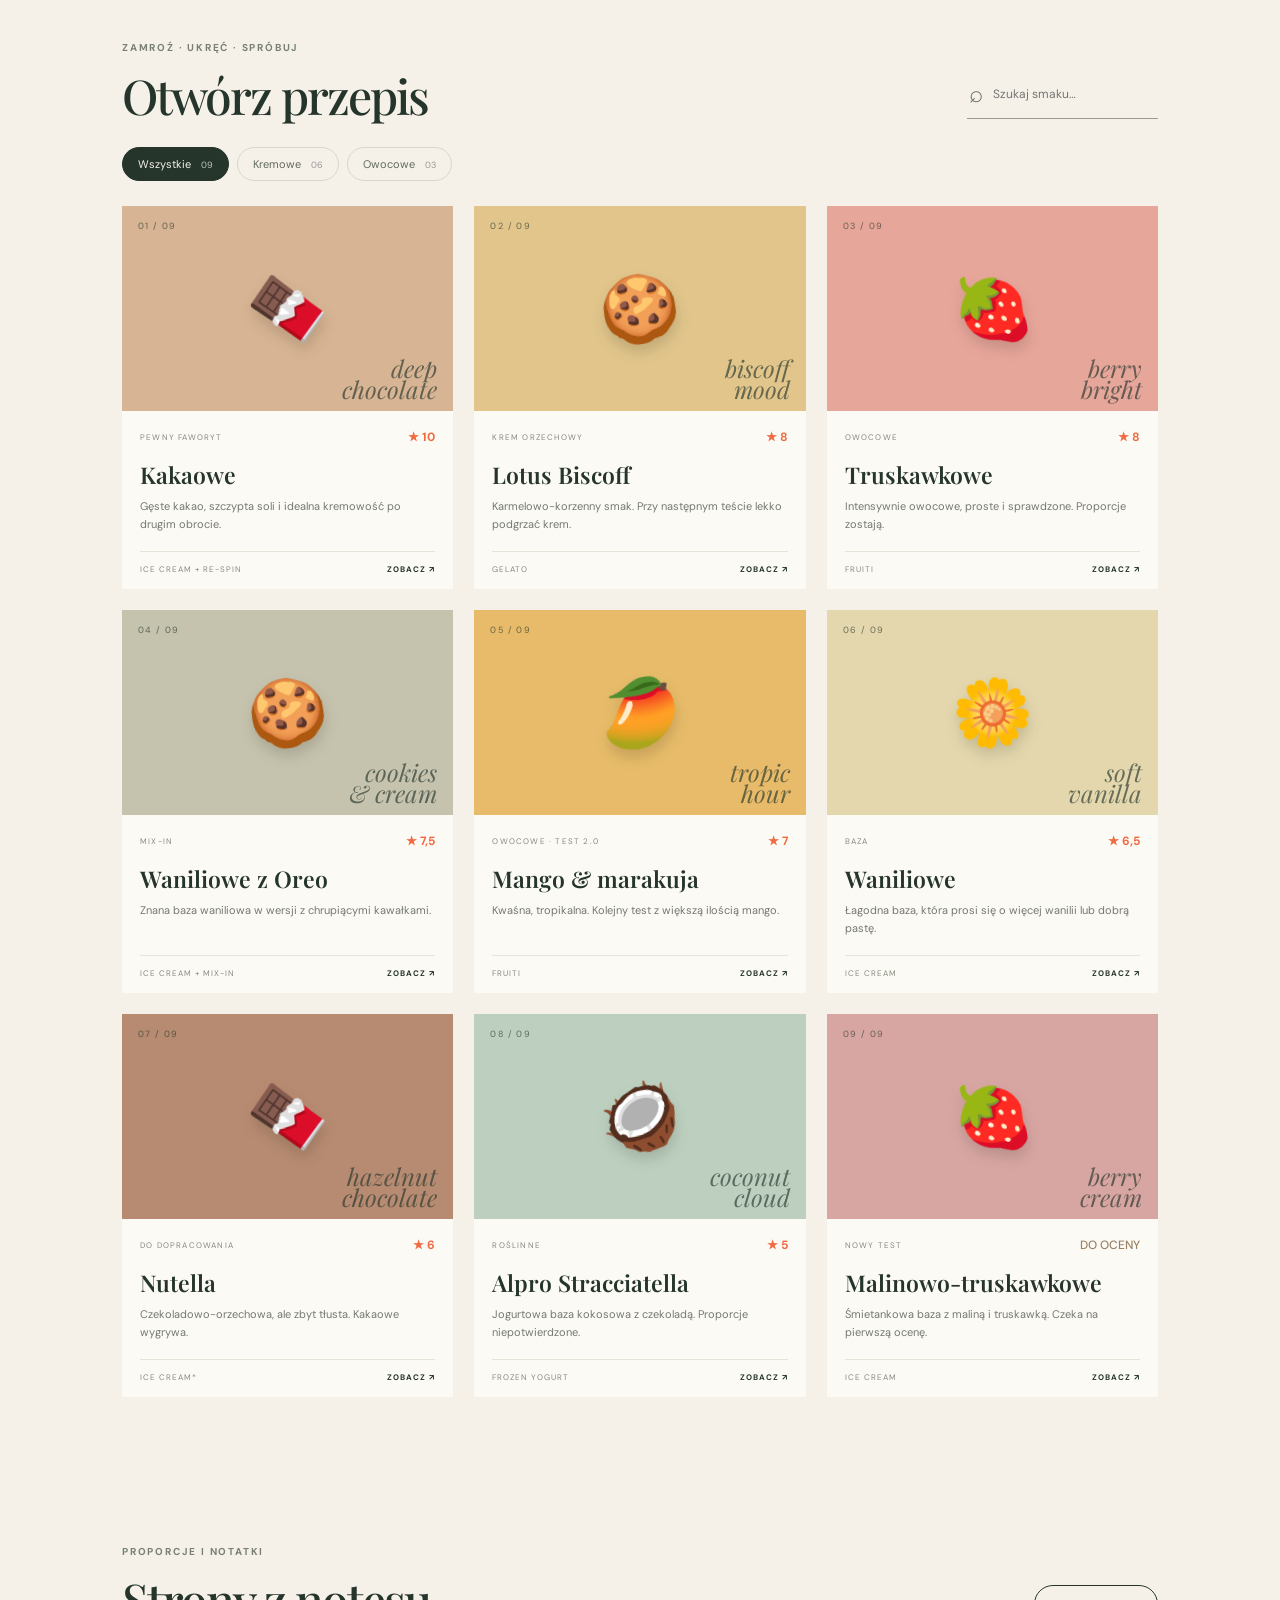
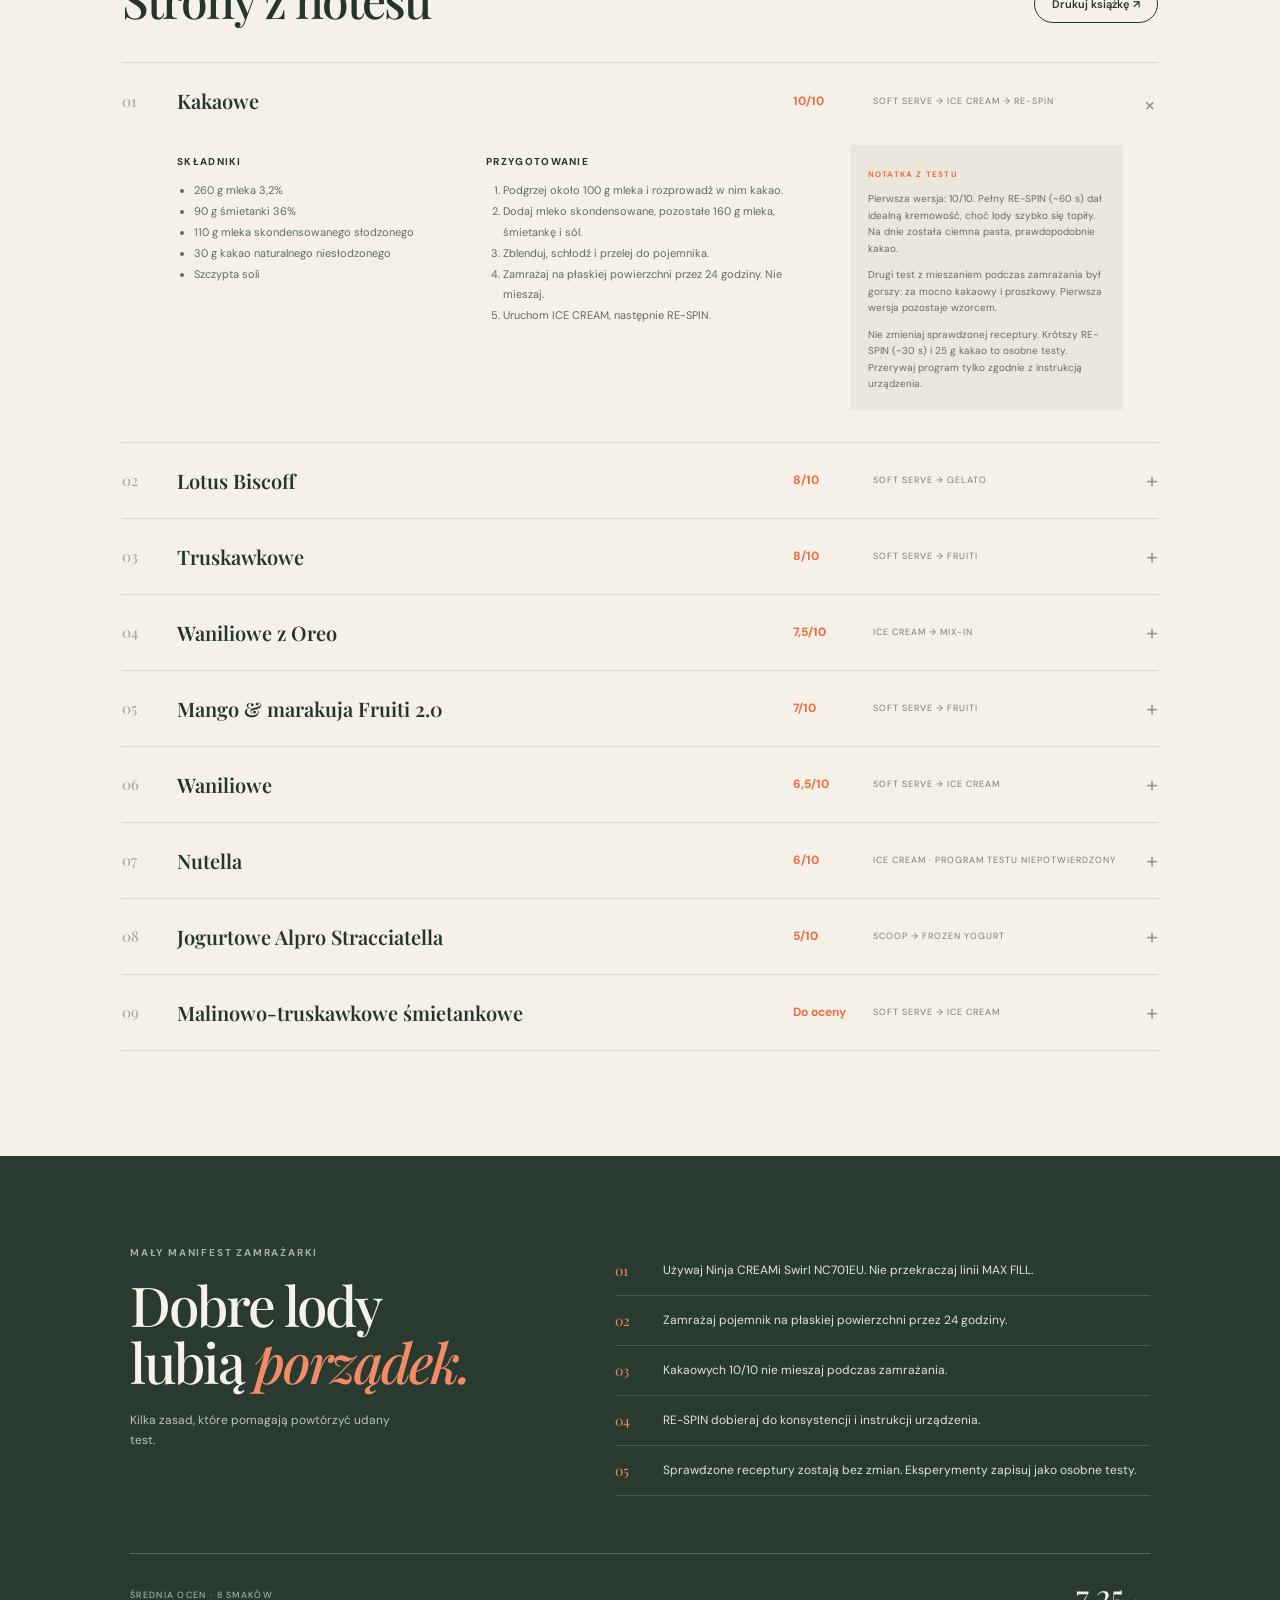
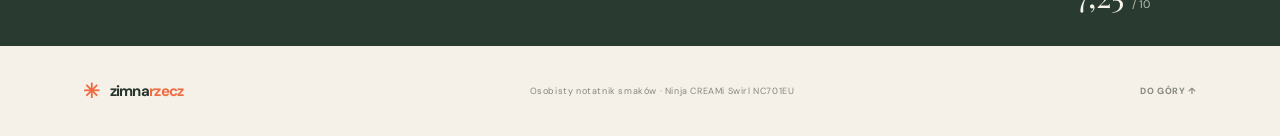
==== commit 01aeb135: "Add complete book printing" ====
--- a/index.html
+++ b/index.html
@@ -121,7 +121,7 @@
     </section>
 
     <section class="recipe-details section-wrap" aria-label="Szczegółowe przepisy">
-      <div class="section-heading"><div><p class="eyebrow">PROPORCJE I NOTATKI</p><h2>Strony z notesu</h2></div><p class="section-aside">Zapisane dokładnie tak,<br>jak wyszły z kuchni.</p></div>
+      <div class="section-heading"><div><p class="eyebrow">PROPORCJE I NOTATKI</p><h2>Strony z notesu</h2></div><button class="print-button" type="button" id="print-book">Drukuj książkę ↗</button></div>
       <details class="detail" id="recipe-kakaowe" open><summary><span class="detail-num">01</span><span class="detail-title">Kakaowe</span><span class="detail-score">10/10</span><span class="detail-program">SOFT SERVE → ICE CREAM → RE-SPIN</span><span class="detail-plus">+</span></summary><div class="detail-content"><div><h4>Składniki</h4><ul><li>260 g mleka 3,2%</li><li>90 g śmietanki 36%</li><li>110 g mleka skondensowanego słodzonego</li><li>30 g kakao naturalnego niesłodzonego</li><li>Szczypta soli</li></ul></div><div><h4>Przygotowanie</h4><ol><li>Podgrzej około 100 g mleka i rozprowadź w nim kakao.</li><li>Dodaj mleko skondensowane, pozostałe 160 g mleka, śmietankę i sól.</li><li>Zblenduj, schłodź i przelej do pojemnika.</li><li>Zamrażaj na płaskiej powierzchni przez 24 godziny. Nie mieszaj.</li><li>Uruchom ICE CREAM, następnie RE-SPIN.</li></ol></div><aside class="detail-note"><b>NOTATKA Z TESTU</b><p>Pierwsza wersja: 10/10. Pełny RE-SPIN (~60 s) dał idealną kremowość, choć lody szybko się topiły. Na dnie została ciemna pasta, prawdopodobnie kakao.</p><p>Drugi test z mieszaniem podczas zamrażania był gorszy: za mocno kakaowy i proszkowy. Pierwsza wersja pozostaje wzorcem.</p><p>Nie zmieniaj sprawdzonej receptury. Krótszy RE-SPIN (~30 s) i 25 g kakao to osobne testy. Przerywaj program tylko zgodnie z instrukcją urządzenia.</p></aside></div></details>
       <details class="detail" id="recipe-lotus"><summary><span class="detail-num">02</span><span class="detail-title">Lotus Biscoff</span><span class="detail-score">8/10</span><span class="detail-program">SOFT SERVE → GELATO</span><span class="detail-plus">+</span></summary><div class="detail-content"><div><h4>Składniki</h4><ul><li>270 g mleka 3,2%</li><li>60 g śmietanki 36%</li><li>30 g mleka skondensowanego słodzonego</li><li>70 g kremu Lotus Biscoff</li><li>Szczypta soli</li></ul></div><div><h4>Przygotowanie</h4><ol><li>Wymieszaj mleko z kremem Lotus.</li><li>Dodaj pozostałe składniki i zblenduj.</li><li>Zamrażaj przez 24 godziny, potem uruchom GELATO.</li></ol></div><aside class="detail-note"><b>NOTATKA Z TESTU</b><p>Bardzo dobry smak, drobne białe grudki (prawdopodobnie tłuszcz). Następnym razem przetestuj delikatne podgrzanie mleka z kremem.</p></aside></div></details>
       <details class="detail" id="recipe-truskawkowe"><summary><span class="detail-num">03</span><span class="detail-title">Truskawkowe</span><span class="detail-score">8/10</span><span class="detail-program">SOFT SERVE → FRUITI</span><span class="detail-plus">+</span></summary><div class="detail-content"><div><h4>Składniki</h4><ul><li>300 g mrożonych truskawek</li><li>124 g mleka 3,2%</li><li>58 g cukru pudru</li><li>Odrobina soku z cytryny</li></ul></div><div><h4>Przygotowanie</h4><ol><li>Rozmroź truskawki i zachowaj sok.</li><li>Dodaj pozostałe składniki i zblenduj.</li><li>Zamrażaj przez 24 godziny, potem uruchom FRUITI.</li></ol></div><aside class="detail-note"><b>NOTATKA Z TESTU</b><p>Sprawdzony, intensywnie truskawkowy smak. Zachowaj proporcje.</p></aside></div></details>
--- a/style.css
+++ b/style.css
@@ -1,4 +1,5 @@
 :root{--paper:#f5f1e8;--ink:#25352c;--muted:#7c8176;--line:#d9d6ca;--orange:#f06a42;--pink:#edb8a8;--serif:"Playfair Display",Georgia,serif;--sans:"DM Sans",Arial,sans-serif}*{box-sizing:border-box}html{scroll-behavior:smooth;scroll-padding-top:85px}body{margin:0;background:var(--paper);color:var(--ink);font-family:var(--sans);font-size:15px}.topbar{height:78px;display:flex;align-items:center;justify-content:space-between;padding:0 6.5%;border-bottom:1px solid var(--line);position:sticky;top:0;background:rgba(245,241,232,.94);backdrop-filter:blur(12px);z-index:10}.brand{display:flex;align-items:center;gap:10px;text-decoration:none;color:var(--ink);font-size:18px;font-weight:700;letter-spacing:-.7px}.brand em{font-style:normal;color:var(--orange)}.brand-mark{font-size:25px;color:var(--orange)}.topnav{display:flex;gap:35px}.topnav a,.top-action{font-size:12px;text-decoration:none;color:var(--ink);font-weight:600}.topnav a:hover,.top-action:hover{color:var(--orange)}.top-action{border:1px solid var(--ink);padding:11px 15px;border-radius:22px}.top-action span{margin-left:8px}.hero{min-height:610px;position:relative;display:grid;grid-template-columns:1fr 1fr;align-items:center;padding:54px 11% 88px;overflow:hidden;border-bottom:1px solid var(--line)}.hero-copy{position:relative;z-index:1}.eyebrow{margin:0 0 17px;color:#788074;font-size:10px;font-weight:700;letter-spacing:1.8px}.eyebrow span{display:inline-block;width:7px;height:7px;border-radius:50%;background:var(--orange);margin-right:7px}.hero h1,.section-heading h2,.rules h2{font-family:var(--serif);font-weight:500;letter-spacing:-2px}.hero h1{font-size:clamp(58px,7vw,92px);line-height:.98;margin:0}.hero h1 i,.rules h2 i{color:var(--orange);font-weight:500}.hero-lede{max-width:400px;color:#6c7169;font-size:15px;line-height:1.8;margin:26px 0 34px}.hero-meta{display:flex;align-items:center;gap:25px}.meta-number{font-family:var(--serif);font-size:26px}.meta-number span{display:block;font-family:var(--sans);font-size:9px;letter-spacing:1.2px;color:var(--muted);text-transform:uppercase;margin-top:4px}.meta-divider{height:40px;border-left:1px solid var(--line)}.round-link{display:grid;place-items:center;width:41px;height:41px;border:1px solid var(--line);border-radius:50%;margin-left:8px;text-decoration:none;color:var(--ink);font-size:18px}.hero-art{height:450px;position:relative;display:grid;place-items:center}.sun-disc{position:absolute;width:350px;height:350px;border-radius:50%;background:#edc8aa;right:12%;top:6%}.scoop{position:absolute;width:225px;height:177px;border-radius:50% 50% 45% 45%;background:#493324;z-index:2;box-shadow:inset -15px -9px 0 rgba(31,18,13,.14),inset 18px 10px 0 rgba(255,255,255,.11)}.scoop-bottom{top:128px;right:29%;transform:rotate(5deg)}.scoop-top{top:85px;right:32%;width:183px;height:150px;background:#5c3b2b;transform:rotate(-7deg)}.cone{position:absolute;top:253px;right:34%;width:210px;height:182px;clip-path:polygon(2% 0,98% 0,50% 100%);background:linear-gradient(135deg,#d69a62,#b97843);z-index:1;overflow:hidden}.cone-grid{width:100%;height:100%;opacity:.37;background:repeating-linear-gradient(45deg,transparent 0 19px,#81502f 20px 22px,transparent 23px 42px),repeating-linear-gradient(-45deg,transparent 0 19px,#81502f 20px 22px,transparent 23px 42px)}.cone-shadow{position:absolute;top:414px;right:29%;width:260px;height:28px;border-radius:50%;background:#d9c9b3;filter:blur(8px)}.cherry{position:absolute;top:90px;right:43%;width:40px;height:36px;background:#c64034;border-radius:48%;z-index:3;box-shadow:inset -5px -5px 0 rgba(100,0,0,.17)}.cherry span{position:absolute;width:4px;height:32px;left:20px;top:-29px;border:2px solid #46563a;border-bottom:0;border-left:0;border-radius:0 100% 0 0;transform:rotate(10deg)}.sparkle{position:absolute;color:#f8f3e8;font-size:23px;z-index:2}.sparkle-one{right:19%;top:26%}.sparkle-two{right:70%;top:48%;font-size:15px}.art-label{position:absolute;right:9%;bottom:78px;color:#6f6459;font-family:var(--serif);font-size:13px;line-height:1.35;font-style:italic;transform:rotate(-8deg)}.art-caption{position:absolute;right:20%;bottom:8px;color:#77776c;font-size:9px;letter-spacing:1.6px}.hero-bottom{position:absolute;bottom:22px;left:6.5%;right:6.5%;display:flex;justify-content:space-between;color:#88877c;font-size:9px;letter-spacing:1.5px}.section-wrap{max-width:1120px;margin:0 auto;padding:105px 42px}.section-heading{display:flex;align-items:end;justify-content:space-between;margin-bottom:39px}.section-heading h2{font-size:48px;margin:0;line-height:1}.section-aside{font-family:var(--serif);font-style:italic;color:#85877c;line-height:1.5;margin:0 4px 2px}.rank-table{border-top:1px solid var(--ink)}.rank-head,.rank-row{display:grid;grid-template-columns:110px 1fr 115px 40px;align-items:center}.rank-head{height:44px;color:#898c80;font-size:9px;letter-spacing:1.4px;border-bottom:1px solid var(--line)}.rank-row{min-height:58px;text-decoration:none;color:var(--ink);border-bottom:1px solid var(--line);transition:padding .2s,background .2s}.rank-row:hover{padding-left:10px;background:rgba(255,255,255,.28)}.rank-row.winner{min-height:72px;background:#ebe6da}.rank-no{font-family:var(--serif);color:#99998d;font-size:15px}.winner .rank-no{color:var(--orange)}.rank-name{font-family:var(--serif);font-size:19px}.rank-name small{font:10px var(--sans);text-transform:uppercase;letter-spacing:1px;color:var(--muted);margin-left:12px}.rank-score{font-size:19px;font-weight:600}.rank-score span{font-size:10px;font-weight:400;color:#888;margin-left:2px}.rank-arrow{color:var(--orange);opacity:0}.rank-row:hover .rank-arrow{opacity:1}.unrated .rank-name,.unrated .rank-score{color:#797d72}.recipes{padding-top:45px}.recipe-heading{margin-bottom:28px}.search-box{display:flex;align-items:center;gap:8px;border-bottom:1px solid #99998d;padding:9px 2px;color:#6b7167}.search-box span{font-size:24px}.search-box input{border:0;background:transparent;outline:0;font:12px var(--sans);color:var(--ink);width:165px}.filters{display:flex;gap:8px;margin-bottom:25px}.filter{border:1px solid var(--line);border-radius:22px;background:transparent;color:#626a60;padding:9px 15px;font:11px var(--sans);cursor:pointer}.filter span{font-size:9px;color:#999;margin-left:7px}.filter.active{background:var(--ink);color:var(--paper);border-color:var(--ink)}.filter.active span{color:#c1c6bb}.recipe-grid{display:grid;grid-template-columns:repeat(3,1fr);gap:21px}.recipe-card{background:#fcfaf5;min-width:0;transition:transform .2s,box-shadow .2s}.recipe-card:hover{transform:translateY(-4px);box-shadow:0 14px 30px rgba(44,47,36,.08)}.recipe-card[hidden]{display:none}.card-art{height:205px;position:relative;overflow:hidden;display:grid;place-items:center}.card-index{position:absolute;top:14px;left:16px;font-size:9px;letter-spacing:1.4px;color:rgba(37,53,44,.65)}.food-emoji{font-size:65px;filter:drop-shadow(0 8px 7px rgba(30,30,20,.16));z-index:1;transform:rotate(-9deg)}.art-word{position:absolute;right:16px;bottom:10px;font:italic 24px/.9 var(--serif);text-align:right;opacity:.65}.art-cocoa{background:#d7b493}.art-lotus{background:#e1c58b}.art-strawberry{background:#e7a69a}.art-oreo{background:#c5c2ad}.art-mango{background:#e7bb69}.art-vanilla{background:#e4d7ad}.art-nutella{background:#b78b71}.art-yogurt{background:#bdd0c0}.art-raspberry{background:#d8a6a2}.card-body{padding:18px 18px 15px}.card-topline,.card-foot{display:flex;align-items:center;justify-content:space-between}.tag{font-size:8px;letter-spacing:1.2px;color:#858b7e}.rating{font-size:12px;color:var(--orange);font-weight:700}.pending{color:#9b8062;font-weight:500}.card-body h3{font:600 23px var(--serif);margin:14px 0 7px}.card-body p{font-size:11px;line-height:1.65;color:#73796f;min-height:37px;margin:0 0 17px}.card-foot{border-top:1px solid #e7e3d9;padding-top:12px;color:#858b7e;font-size:8px;letter-spacing:1px}.card-foot a{color:var(--ink);text-decoration:none;font-weight:700}.card-foot a:hover{color:var(--orange)}.empty-state{color:var(--muted);padding:32px 0}.recipe-details{padding-top:43px}.detail{border-top:1px solid var(--line)}.detail:last-child{border-bottom:1px solid var(--line)}.detail summary{display:grid;grid-template-columns:55px 1fr 80px 260px 25px;align-items:center;min-height:75px;cursor:pointer;list-style:none}.detail summary::-webkit-details-marker{display:none}.detail-num{font:15px var(--serif);color:#a1a294}.detail-title{font:600 20px var(--serif)}.detail-score{font-size:12px;font-weight:700;color:var(--orange)}.detail-program{font-size:9px;letter-spacing:1px;color:#777d72}.detail-plus{font-size:22px;color:#94978b;text-align:right;transition:transform .2s}.detail[open] .detail-plus{transform:rotate(45deg)}.detail-content{display:grid;grid-template-columns:1fr 1.2fr 1fr;gap:36px;padding:7px 35px 32px 55px;color:#626a60}.detail-content h4{font-size:10px;letter-spacing:1.3px;color:var(--ink);text-transform:uppercase;margin:10px 0 12px}.detail-content ul,.detail-content ol{padding-left:17px;margin:0;font-size:11px;line-height:1.9}.detail-note{background:#ece7dc;padding:17px 18px;align-self:start}.detail-note b{font-size:8px;letter-spacing:1.2px;color:var(--orange)}.detail-note p{font-size:10px;line-height:1.65;color:#686e63;margin:9px 0 0}.detail-note p+p{margin-top:10px}.rules{background:#293a31;color:#f6f2e9;padding:90px max(8%,calc((100% - 1020px)/2)) 30px}.rules-inner{display:grid;grid-template-columns:.85fr 1.15fr;gap:90px}.rules .eyebrow{color:#a7b1a3}.rules h2{font-size:55px;line-height:1.04;margin:0}.rules h2 i{color:#f28b67}.rules-intro{color:#bcc3b7;font-size:12px;line-height:1.7;margin-top:20px;max-width:260px}.rules-list>div{display:grid;grid-template-columns:38px 1fr;gap:10px;padding:15px 0;border-bottom:1px solid rgba(245,241,232,.16)}.rules-list span{font:14px var(--serif);color:#f28b67}.rules-list p{margin:0;color:#e2e4db;font-size:12px;line-height:1.6}.rules-foot{margin-top:57px;border-top:1px solid rgba(245,241,232,.24);padding-top:19px;display:flex;justify-content:space-between;align-items:center;color:#b6c0b2;font-size:9px;letter-spacing:1.3px}.rules-foot strong{font:32px var(--serif);letter-spacing:0;color:#f7f3ea}.rules-foot small{font:11px var(--sans);color:#b6c0b2}.footer{height:90px;display:flex;align-items:center;justify-content:space-between;padding:0 6.5%;background:var(--paper)}.footer p,.footer>a:last-child{font-size:9px;color:#85887d;letter-spacing:.6px}.footer>a:last-child{text-decoration:none;font-weight:700}.footer .brand{font-size:15px}.footer .brand-mark{font-size:20px}
+.print-button{border:1px solid var(--ink);border-radius:24px;background:transparent;color:var(--ink);padding:11px 17px;font:600 11px var(--sans);cursor:pointer}.print-button:hover{background:var(--ink);color:var(--paper)}
 @media(max-width:850px){.hero{padding-left:7%;padding-right:7%;min-height:560px}.hero-art{transform:scale(.84);transform-origin:center}.recipe-grid{grid-template-columns:repeat(2,1fr)}.detail summary{grid-template-columns:42px 1fr 65px 200px 20px}.detail-content{gap:20px;padding-left:42px}.rules-inner{gap:45px}.section-wrap{padding-left:28px;padding-right:28px}}
 @media(max-width:600px){.topbar{height:64px;padding:0 20px}.brand{font-size:16px}.topnav{display:none}.top-action{font-size:10px;padding:9px 12px}.hero{display:flex;flex-direction:column;align-items:stretch;padding:57px 24px 62px;min-height:auto}.hero h1{font-size:63px}.hero-lede{font-size:13px;max-width:335px;margin:18px 0 24px}.hero-art{height:330px;transform:scale(.75);transform-origin:top center;margin-bottom:-75px}.sun-disc{right:15%;top:0}.scoop-bottom{right:29%;top:92px}.scoop-top{right:32%;top:50px}.cone{right:34%;top:215px}.cone-shadow{right:29%;top:372px}.cherry{right:43%;top:54px}.art-label{right:4%;bottom:64px}.art-caption{right:23%;bottom:0}.hero-bottom{left:24px;right:24px;bottom:17px;font-size:8px}.section-wrap{padding:72px 21px}.section-heading{align-items:start;gap:16px}.section-heading h2{font-size:38px}.section-aside{font-size:12px}.rank-head,.rank-row{grid-template-columns:53px 1fr 60px 16px}.rank-head{font-size:8px}.rank-name{font-size:16px}.rank-name small{display:block;margin:3px 0 0;font-size:8px}.rank-score{font-size:16px}.rank-arrow{font-size:12px}.recipe-heading{flex-direction:column;align-items:stretch}.search-box{align-self:flex-start}.recipe-grid{grid-template-columns:1fr;gap:14px}.card-art{height:190px}.card-body p{min-height:0}.detail summary{grid-template-columns:34px 1fr 57px 19px;min-height:70px}.detail-title{font-size:15px}.detail-program{grid-column:2/4;grid-row:2;margin-top:-16px;padding-bottom:12px;font-size:7px}.detail-plus{grid-column:4;grid-row:1}.detail-content{grid-template-columns:1fr;gap:12px;padding:0 10px 24px 34px}.detail-content ul,.detail-content ol{font-size:11px}.rules{padding:67px 24px 24px}.rules-inner{grid-template-columns:1fr;gap:30px}.rules h2{font-size:49px}.rules-list p{font-size:11px}.rules-foot{margin-top:40px}.footer{height:auto;min-height:90px;padding:18px 20px;gap:14px;flex-wrap:wrap}.footer p{order:3;width:100%;margin:0}.footer>a:last-child{margin-left:auto}}
-@media print{.topbar,.hero,.ranking,.recipe-heading,.filters,.recipe-grid,.rules,.footer,.detail summary .detail-plus{display:none!important}.section-wrap{max-width:none;padding:0}.recipe-details{padding:0}.detail{break-inside:avoid;border-color:#aaa}.detail:not([open]){display:block}.detail summary{min-height:45px}.detail-content{display:grid!important;color:#222}.detail-note{background:#f1f1f1}}
+@media print{.topbar,.hero,.ranking,.recipe-heading,.filters,.recipe-grid,.rules,.footer,.print-button,.detail summary .detail-plus{display:none!important}.section-wrap{max-width:none;padding:0}.recipe-details{padding:0}.detail{break-inside:avoid;border-color:#aaa}.detail summary{min-height:45px}.detail-content{display:grid!important;color:#222}.detail-note{background:#f1f1f1}}
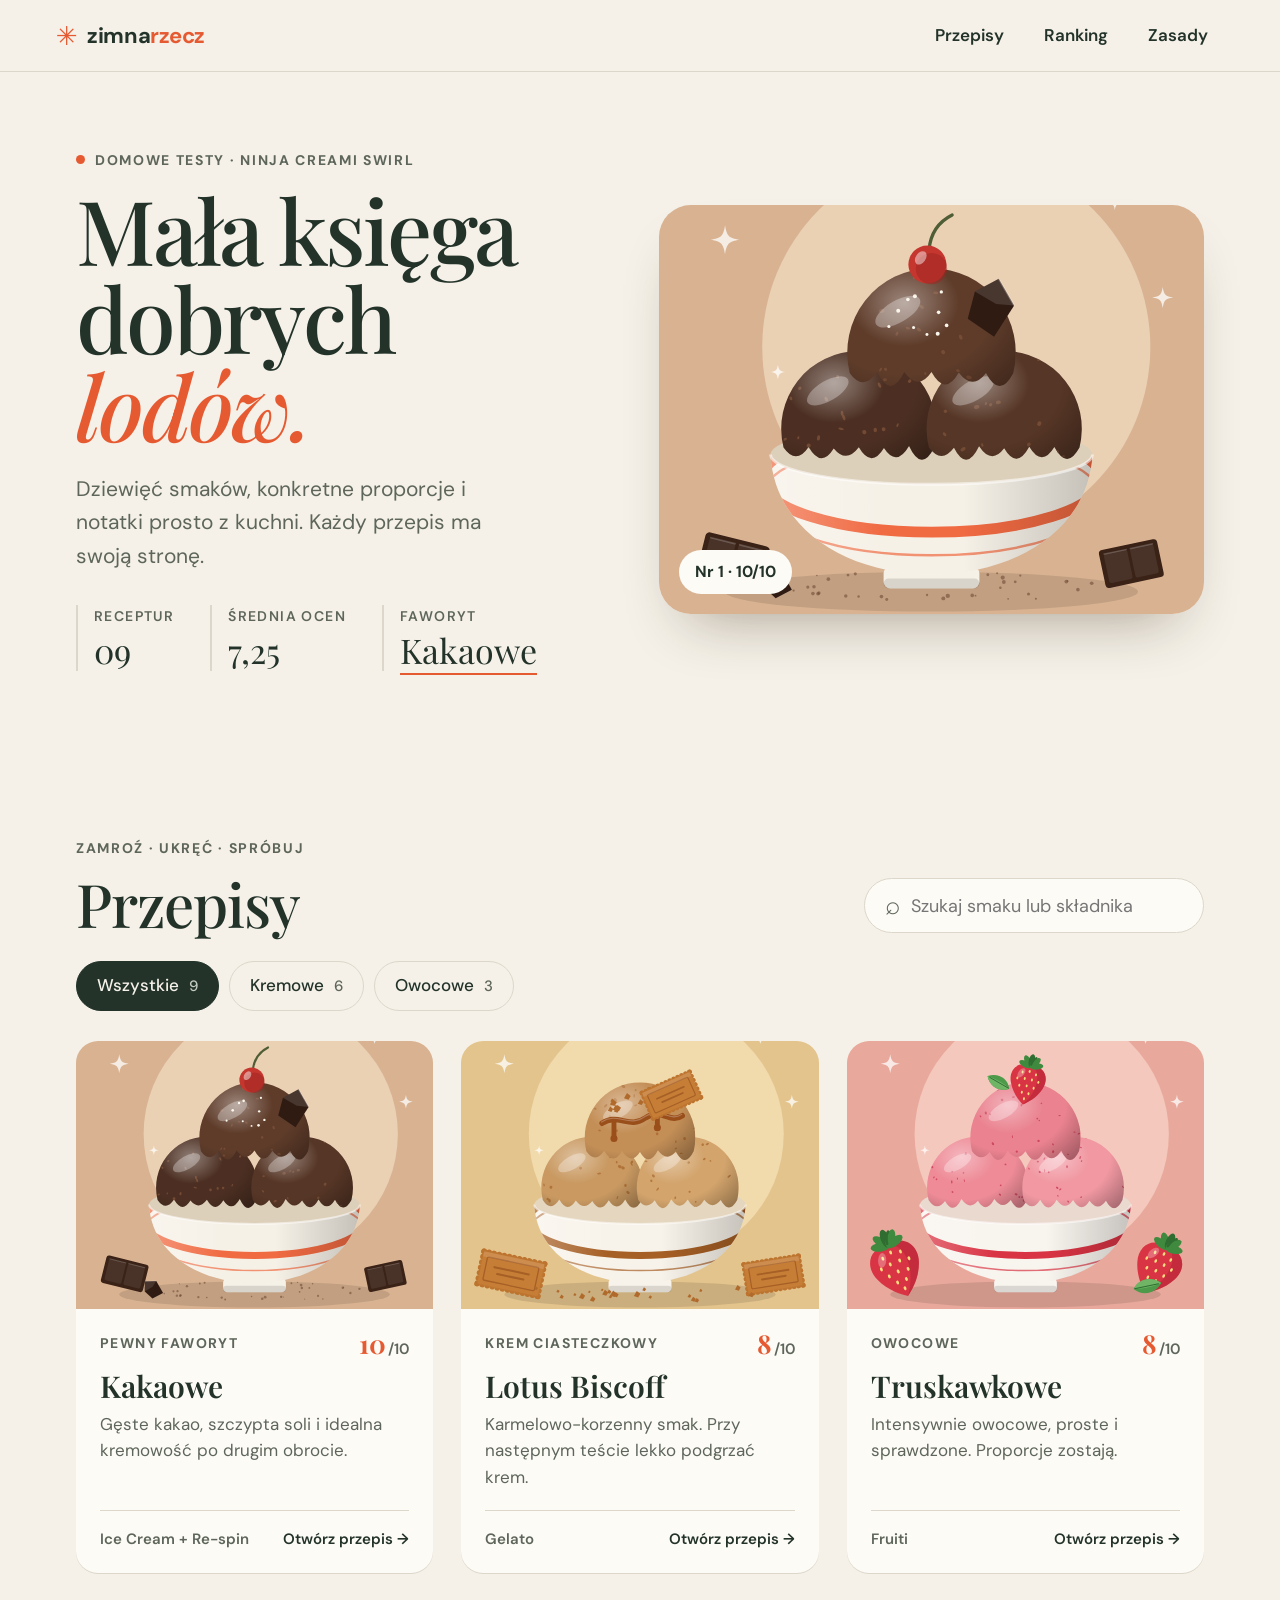
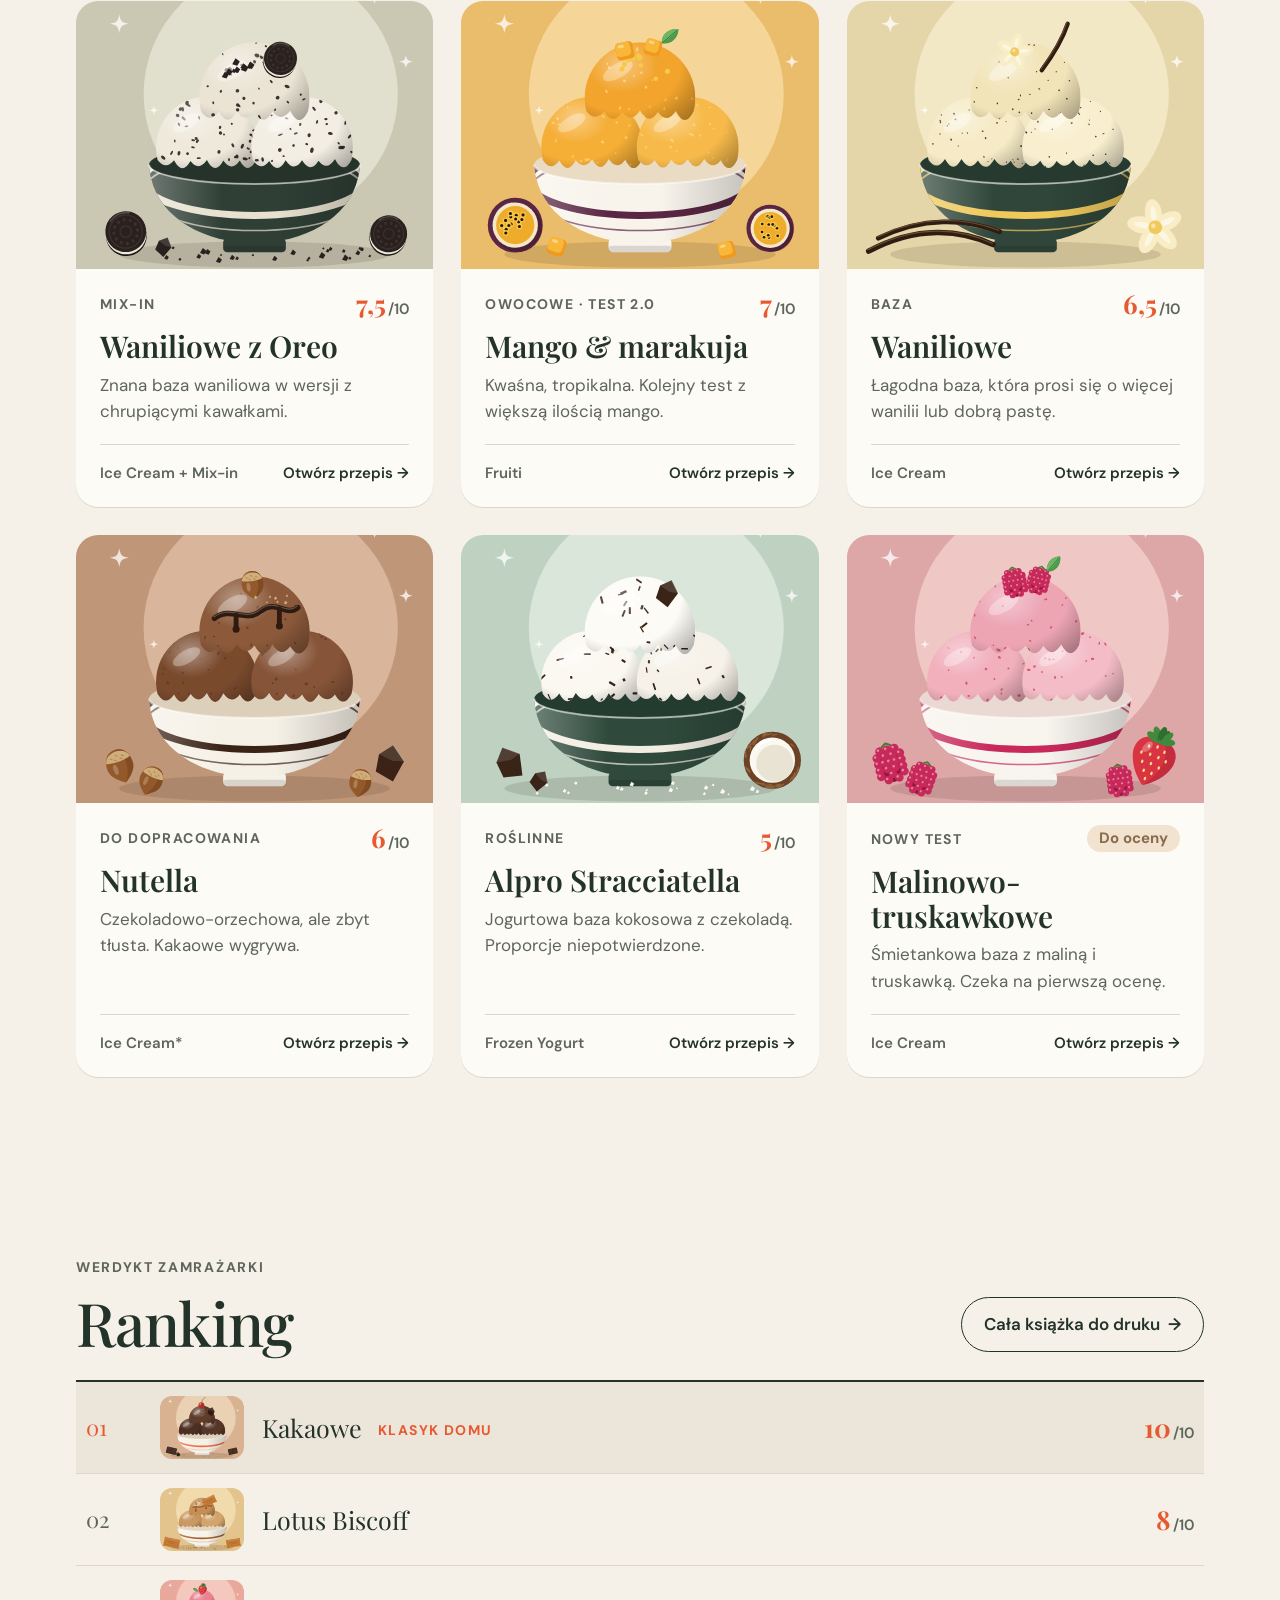
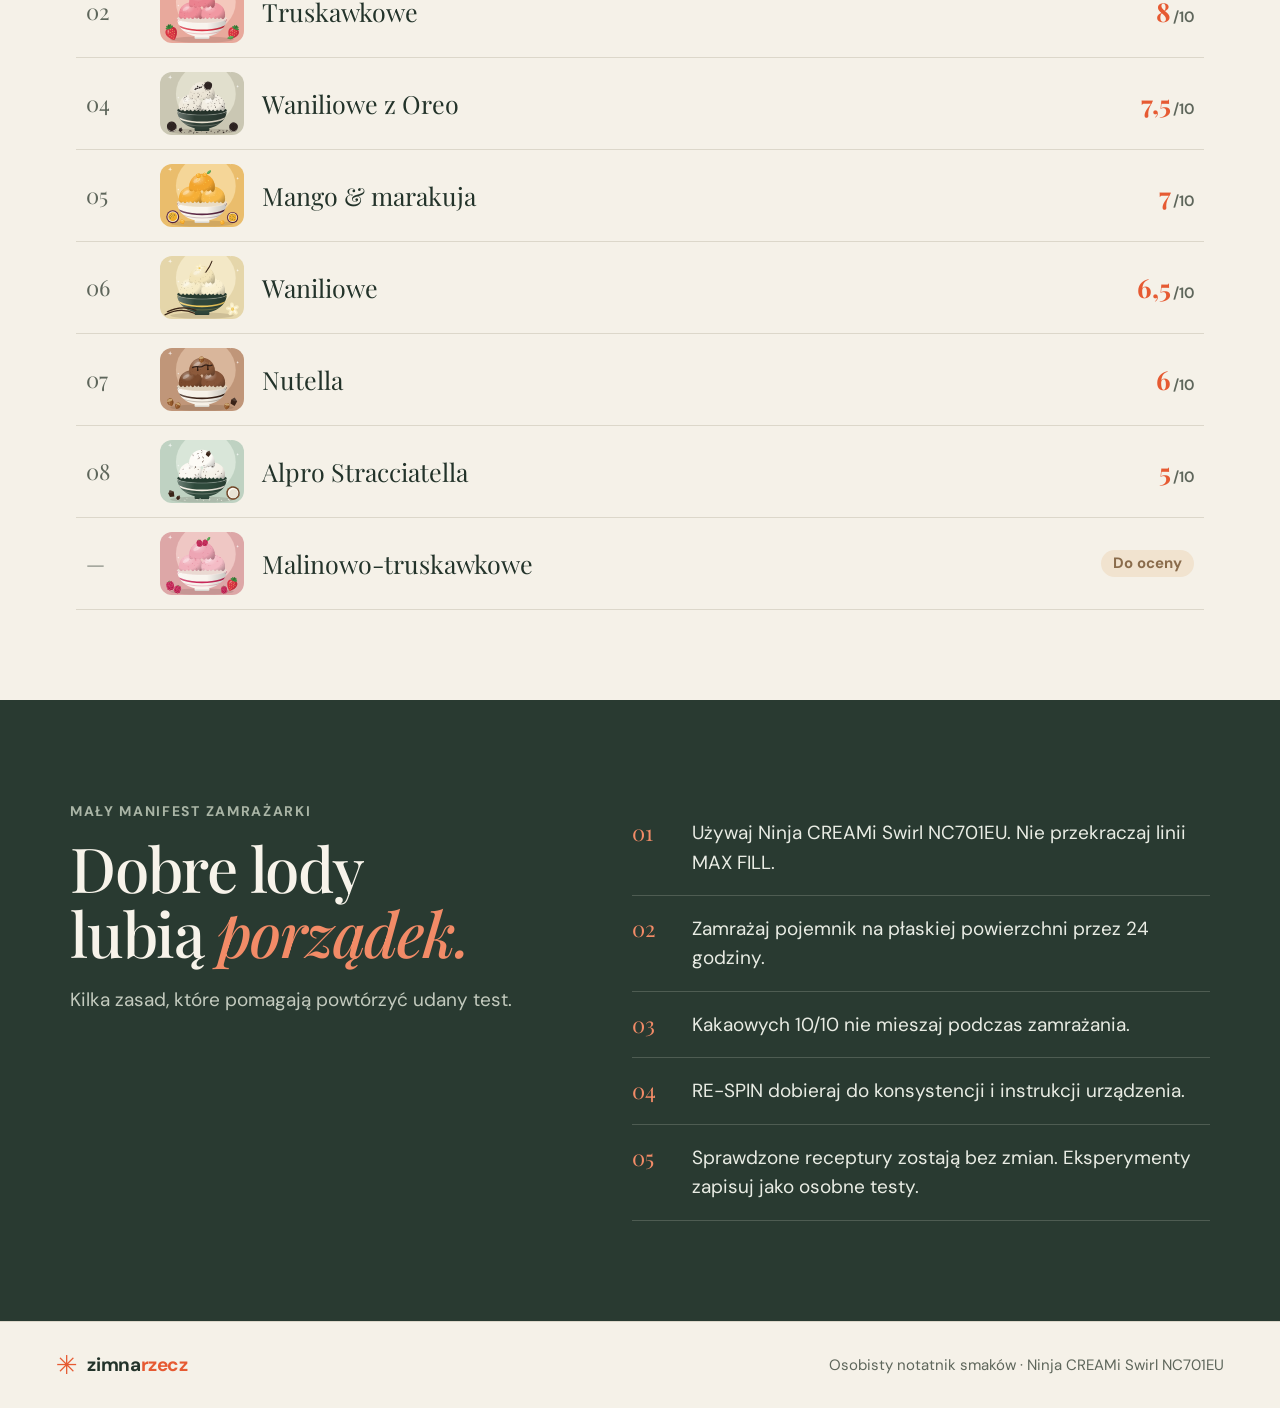
==== commit de932641: "Give every recipe its own page with illustrations Recipes now live in src/recipes.mjs and build.mjs " ====
--- a/index.html
+++ b/index.html
@@ -3,139 +3,222 @@
 <head>
   <meta charset="utf-8">
   <meta name="viewport" content="width=device-width, initial-scale=1">
+  <meta name="robots" content="noindex, nofollow">
   <meta name="theme-color" content="#f5f1e8">
-  <meta name="description" content="Osobista książka przepisów do Ninja CREAMi Swirl NC701EU. Sprawdzone smaki, oceny i notatki z testów.">
+  <meta name="description" content="Osobista książka przepisów do Ninja CREAMi Swirl NC701EU.">
   <title>Książka lodów — Ninja CREAMi Swirl</title>
+  <link rel="icon" href="/img/kakaowe.svg" type="image/svg+xml">
   <link rel="preconnect" href="https://fonts.googleapis.com">
   <link rel="preconnect" href="https://fonts.gstatic.com" crossorigin>
-  <link href="https://fonts.googleapis.com/css2?family=DM+Sans:wght@400;500;600;700&family=Playfair+Display:wght@500;600;700&display=swap" rel="stylesheet">
-  <link rel="stylesheet" href="style.css">
+  <link href="https://fonts.googleapis.com/css2?family=DM+Sans:opsz,wght@9..40,400;9..40,500;9..40,600;9..40,700&family=Playfair+Display:ital,wght@0,500;0,600;0,700;1,500&display=swap" rel="stylesheet">
+  <link rel="stylesheet" href="/style.css">
 </head>
-<body>
+<body class="">
+
   <header class="topbar">
-    <a class="brand" href="#top" aria-label="Książka lodów, strona główna">
-      <span class="brand-mark" aria-hidden="true">✳</span>
-      <span>zimna<em>rzecz</em></span>
-    </a>
+    <a class="brand" href="/" aria-label="Książka lodów, strona główna"><span class="brand-mark" aria-hidden="true">✳</span><span>zimna<em>rzecz</em></span></a>
     <nav class="topnav" aria-label="Nawigacja główna">
+      <a href="#przepisy">Przepisy</a>
       <a href="#ranking">Ranking</a>
-      <a href="#przepisy">Przepisy</a>
       <a href="#zasady">Zasady</a>
     </nav>
-    <a class="top-action" href="#przepisy">Otwórz książkę <span aria-hidden="true">↗</span></a>
   </header>
 
-  <main id="top">
+  <main>
     <section class="hero">
       <div class="hero-copy">
-        <p class="eyebrow"><span></span> DOMOWE TESTY · EDYCJA 01</p>
+        <p class="eyebrow"><span class="dot"></span>Domowe testy · Ninja CREAMi Swirl</p>
         <h1>Mała księga<br>dobrych <i>lodów.</i></h1>
-        <p class="hero-lede">Dziewięć smaków, konkretne proporcje i notatki prosto z kuchni. Wszystko przetestowane w Ninja CREAMi Swirl.</p>
-        <div class="hero-meta">
-          <div class="meta-number">09 <span>receptur</span></div>
-          <div class="meta-divider"></div>
-          <div class="meta-number">7,25 <span>średnia ocen</span></div>
-          <a class="round-link" href="#ranking" aria-label="Przejdź do rankingu">↓</a>
+        <p class="hero-lede">Dziewięć smaków, konkretne proporcje i notatki prosto z kuchni. Każdy przepis ma swoją stronę.</p>
+        <dl class="hero-meta">
+          <div><dt>receptur</dt><dd>09</dd></div>
+          <div><dt>średnia ocen</dt><dd>7,25</dd></div>
+          <div><dt>faworyt</dt><dd><a href="/przepis/kakaowe">Kakaowe</a></dd></div>
+        </dl>
+      </div>
+      <a class="hero-art" href="/przepis/kakaowe">
+        <img src="/img/kakaowe.svg" alt="Ilustracja: lody kakaowe w miseczce z wisienką" width="800" height="600">
+        <span class="hero-badge">Nr 1 · 10/10</span>
+      </a>
+    </section>
+
+    <section class="section" id="przepisy">
+      <div class="section-head">
+        <div><p class="eyebrow">Zamroź · ukręć · spróbuj</p><h2>Przepisy</h2></div>
+        <label class="search"><span aria-hidden="true">⌕</span><input id="search" type="search" placeholder="Szukaj smaku lub składnika" aria-label="Szukaj przepisu"></label>
+      </div>
+      <div class="filters" role="group" aria-label="Filtruj przepisy">
+        <button class="filter is-active" type="button" data-filter="all">Wszystkie <span>9</span></button>
+        <button class="filter" type="button" data-filter="cream">Kremowe <span>6</span></button>
+        <button class="filter" type="button" data-filter="fruit">Owocowe <span>3</span></button>
+      </div>
+      <div class="recipe-grid" id="recipe-grid">
+      <a class="recipe-card" href="/przepis/kakaowe" data-type="cream" data-name="kakaowe kakaowe pewny faworyt kremowe mleka 3,2% śmietanki 36% mleka skondensowanego słodzonego kakao naturalnego niesłodzonego soli">
+        <span class="card-art"><img src="/img/kakaowe.svg" alt="" width="800" height="600" loading="eager"></span>
+        <span class="card-body">
+          <span class="card-top"><span class="card-tag">Pewny faworyt</span><span class="score">10<small>/10</small></span></span>
+          <span class="card-title">Kakaowe</span>
+          <span class="card-lede">Gęste kakao, szczypta soli i idealna kremowość po drugim obrocie.</span>
+          <span class="card-foot"><span>Ice Cream + Re-spin</span><span class="card-go">Otwórz przepis <span aria-hidden="true">→</span></span></span>
+        </span>
+      </a>
+      <a class="recipe-card" href="/przepis/lotus" data-type="cream" data-name="lotus biscoff lotus biscoff krem ciasteczkowy kremowe mleka 3,2% śmietanki 36% mleka skondensowanego słodzonego kremu lotus biscoff soli">
+        <span class="card-art"><img src="/img/lotus.svg" alt="" width="800" height="600" loading="eager"></span>
+        <span class="card-body">
+          <span class="card-top"><span class="card-tag">Krem ciasteczkowy</span><span class="score">8<small>/10</small></span></span>
+          <span class="card-title">Lotus Biscoff</span>
+          <span class="card-lede">Karmelowo-korzenny smak. Przy następnym teście lekko podgrzać krem.</span>
+          <span class="card-foot"><span>Gelato</span><span class="card-go">Otwórz przepis <span aria-hidden="true">→</span></span></span>
+        </span>
+      </a>
+      <a class="recipe-card" href="/przepis/truskawkowe" data-type="fruit" data-name="truskawkowe truskawkowe owocowe owocowe mrożonych truskawek mleka 3,2% cukru pudru soku z cytryny">
+        <span class="card-art"><img src="/img/truskawkowe.svg" alt="" width="800" height="600" loading="eager"></span>
+        <span class="card-body">
+          <span class="card-top"><span class="card-tag">Owocowe</span><span class="score">8<small>/10</small></span></span>
+          <span class="card-title">Truskawkowe</span>
+          <span class="card-lede">Intensywnie owocowe, proste i sprawdzone. Proporcje zostają.</span>
+          <span class="card-foot"><span>Fruiti</span><span class="card-go">Otwórz przepis <span aria-hidden="true">→</span></span></span>
+        </span>
+      </a>
+      <a class="recipe-card" href="/przepis/oreo" data-type="cream" data-name="waniliowe z oreo waniliowe z oreo mix-in kremowe mleka 3,2% śmietanki 36% mleka skondensowanego słodzonego skoncentrowanego aromatu waniliowego pokruszone oreo — dokładna ilość niepotwierdzona">
+        <span class="card-art"><img src="/img/oreo.svg" alt="" width="800" height="600" loading="lazy"></span>
+        <span class="card-body">
+          <span class="card-top"><span class="card-tag">Mix-in</span><span class="score">7,5<small>/10</small></span></span>
+          <span class="card-title">Waniliowe z Oreo</span>
+          <span class="card-lede">Znana baza waniliowa w wersji z chrupiącymi kawałkami.</span>
+          <span class="card-foot"><span>Ice Cream + Mix-in</span><span class="card-go">Otwórz przepis <span aria-hidden="true">→</span></span></span>
+        </span>
+      </a>
+      <a class="recipe-card" href="/przepis/mango" data-type="fruit" data-name="mango &amp; marakuja mango &amp; marakuja fruiti 2.0 owocowe · test 2.0 owocowe odsączonego mango z puszki przecieru z marakui 90% (z 10% zagęszczonego soku winogronowego) mleczka kokosowego suree 17% syropu z agawy ekstraktu waniliowego">
+        <span class="card-art"><img src="/img/mango.svg" alt="" width="800" height="600" loading="lazy"></span>
+        <span class="card-body">
+          <span class="card-top"><span class="card-tag">Owocowe · test 2.0</span><span class="score">7<small>/10</small></span></span>
+          <span class="card-title">Mango &amp; marakuja</span>
+          <span class="card-lede">Kwaśna, tropikalna. Kolejny test z większą ilością mango.</span>
+          <span class="card-foot"><span>Fruiti</span><span class="card-go">Otwórz przepis <span aria-hidden="true">→</span></span></span>
+        </span>
+      </a>
+      <a class="recipe-card" href="/przepis/wanilia" data-type="cream" data-name="waniliowe waniliowe baza kremowe mleka 3,2% śmietanki 36% mleka skondensowanego słodzonego skoncentrowanego aromatu waniliowego">
+        <span class="card-art"><img src="/img/wanilia.svg" alt="" width="800" height="600" loading="lazy"></span>
+        <span class="card-body">
+          <span class="card-top"><span class="card-tag">Baza</span><span class="score">6,5<small>/10</small></span></span>
+          <span class="card-title">Waniliowe</span>
+          <span class="card-lede">Łagodna baza, która prosi się o więcej wanilii lub dobrą pastę.</span>
+          <span class="card-foot"><span>Ice Cream</span><span class="card-go">Otwórz przepis <span aria-hidden="true">→</span></span></span>
+        </span>
+      </a>
+      <a class="recipe-card" href="/przepis/nutella" data-type="cream" data-name="nutella nutella do dopracowania kremowe nutelli mleka 3,2% śmietanki 30–36% kakao soli">
+        <span class="card-art"><img src="/img/nutella.svg" alt="" width="800" height="600" loading="lazy"></span>
+        <span class="card-body">
+          <span class="card-top"><span class="card-tag">Do dopracowania</span><span class="score">6<small>/10</small></span></span>
+          <span class="card-title">Nutella</span>
+          <span class="card-lede">Czekoladowo-orzechowa, ale zbyt tłusta. Kakaowe wygrywa.</span>
+          <span class="card-foot"><span>Ice Cream*</span><span class="card-go">Otwórz przepis <span aria-hidden="true">→</span></span></span>
+        </span>
+      </a>
+      <a class="recipe-card" href="/przepis/jogurtowe" data-type="cream" data-name="alpro stracciatella jogurtowe alpro stracciatella roślinne kremowe alpro coconut stracciatella mleka 3,2% mleka skondensowanego słodzonego">
+        <span class="card-art"><img src="/img/jogurtowe.svg" alt="" width="800" height="600" loading="lazy"></span>
+        <span class="card-body">
+          <span class="card-top"><span class="card-tag">Roślinne</span><span class="score">5<small>/10</small></span></span>
+          <span class="card-title">Alpro Stracciatella</span>
+          <span class="card-lede">Jogurtowa baza kokosowa z czekoladą. Proporcje niepotwierdzone.</span>
+          <span class="card-foot"><span>Frozen Yogurt</span><span class="card-go">Otwórz przepis <span aria-hidden="true">→</span></span></span>
+        </span>
+      </a>
+      <a class="recipe-card is-pending" href="/przepis/malinowe" data-type="fruit" data-name="malinowo-truskawkowe malinowo-truskawkowe śmietankowe nowy test owocowe mrożonych truskawek mrożonych malin mleka 3,2% śmietanki 36% mleka skondensowanego słodzonego">
+        <span class="card-art"><img src="/img/malinowe.svg" alt="" width="800" height="600" loading="lazy"></span>
+        <span class="card-body">
+          <span class="card-top"><span class="card-tag">Nowy test</span><span class="score pending">Do oceny</span></span>
+          <span class="card-title">Malinowo-truskawkowe</span>
+          <span class="card-lede">Śmietankowa baza z maliną i truskawką. Czeka na pierwszą ocenę.</span>
+          <span class="card-foot"><span>Ice Cream</span><span class="card-go">Otwórz przepis <span aria-hidden="true">→</span></span></span>
+        </span>
+      </a>
+      </div>
+      <p class="empty" id="empty" hidden>Nie ma takiego smaku. Spróbuj innej nazwy.</p>
+    </section>
+
+    <section class="section" id="ranking">
+      <div class="section-head">
+        <div><p class="eyebrow">Werdykt zamrażarki</p><h2>Ranking</h2></div>
+        <a class="button-ghost" href="/ksiazka">Cała książka do druku <span aria-hidden="true">→</span></a>
+      </div>
+      <ol class="rank">
+        <li><a class="rank-row is-best" href="/przepis/kakaowe">
+          <span class="rank-no">01</span>
+          <img class="rank-thumb" src="/img/kakaowe.svg" alt="" width="800" height="600" loading="lazy">
+          <span class="rank-name">Kakaowe <small>klasyk domu</small></span>
+          <span class="score">10<small>/10</small></span>
+        </a></li>
+        <li><a class="rank-row" href="/przepis/lotus">
+          <span class="rank-no">02</span>
+          <img class="rank-thumb" src="/img/lotus.svg" alt="" width="800" height="600" loading="lazy">
+          <span class="rank-name">Lotus Biscoff</span>
+          <span class="score">8<small>/10</small></span>
+        </a></li>
+        <li><a class="rank-row" href="/przepis/truskawkowe">
+          <span class="rank-no">02</span>
+          <img class="rank-thumb" src="/img/truskawkowe.svg" alt="" width="800" height="600" loading="lazy">
+          <span class="rank-name">Truskawkowe</span>
+          <span class="score">8<small>/10</small></span>
+        </a></li>
+        <li><a class="rank-row" href="/przepis/oreo">
+          <span class="rank-no">04</span>
+          <img class="rank-thumb" src="/img/oreo.svg" alt="" width="800" height="600" loading="lazy">
+          <span class="rank-name">Waniliowe z Oreo</span>
+          <span class="score">7,5<small>/10</small></span>
+        </a></li>
+        <li><a class="rank-row" href="/przepis/mango">
+          <span class="rank-no">05</span>
+          <img class="rank-thumb" src="/img/mango.svg" alt="" width="800" height="600" loading="lazy">
+          <span class="rank-name">Mango &amp; marakuja</span>
+          <span class="score">7<small>/10</small></span>
+        </a></li>
+        <li><a class="rank-row" href="/przepis/wanilia">
+          <span class="rank-no">06</span>
+          <img class="rank-thumb" src="/img/wanilia.svg" alt="" width="800" height="600" loading="lazy">
+          <span class="rank-name">Waniliowe</span>
+          <span class="score">6,5<small>/10</small></span>
+        </a></li>
+        <li><a class="rank-row" href="/przepis/nutella">
+          <span class="rank-no">07</span>
+          <img class="rank-thumb" src="/img/nutella.svg" alt="" width="800" height="600" loading="lazy">
+          <span class="rank-name">Nutella</span>
+          <span class="score">6<small>/10</small></span>
+        </a></li>
+        <li><a class="rank-row" href="/przepis/jogurtowe">
+          <span class="rank-no">08</span>
+          <img class="rank-thumb" src="/img/jogurtowe.svg" alt="" width="800" height="600" loading="lazy">
+          <span class="rank-name">Alpro Stracciatella</span>
+          <span class="score">5<small>/10</small></span>
+        </a></li>
+        <li><a class="rank-row is-pending" href="/przepis/malinowe">
+          <span class="rank-no">—</span>
+          <img class="rank-thumb" src="/img/malinowe.svg" alt="" width="800" height="600" loading="lazy">
+          <span class="rank-name">Malinowo-truskawkowe</span>
+          <span class="score pending">Do oceny</span>
+        </a></li>
+      </ol>
+    </section>
+
+    <section class="rules" id="zasady">
+      <div class="rules-inner">
+        <div>
+          <p class="eyebrow">Mały manifest zamrażarki</p>
+          <h2>Dobre lody<br>lubią <i>porządek.</i></h2>
+          <p class="rules-intro">Kilka zasad, które pomagają powtórzyć udany test.</p>
         </div>
-      </div>
-      <div class="hero-art" aria-label="Ilustracja lodów kakaowych z wisienką" role="img">
-        <div class="sun-disc"></div><div class="sparkle sparkle-one">✳</div><div class="sparkle sparkle-two">✳</div>
-        <div class="cone-shadow"></div>
-        <div class="cone"><div class="cone-grid"></div></div>
-        <div class="scoop scoop-bottom"></div><div class="scoop scoop-top"></div>
-        <div class="cherry"><span></span></div>
-        <span class="art-label">numer jeden<br>od pierwszej łyżki</span>
-        <span class="art-caption">KAKAOWE · 10/10</span>
-      </div>
-      <div class="hero-bottom"><span>01 — 09</span><span>NOTATNIK SMAKÓW</span><span>NC701EU</span></div>
-    </section>
-
-    <section class="ranking section-wrap" id="ranking">
-      <div class="section-heading">
-        <div><p class="eyebrow">WERDYKT ZAMRAŻARKI</p><h2>Ranking smaków</h2></div>
-        <p class="section-aside">Najpierw te, do których<br>wracamy najchętniej.</p>
-      </div>
-      <div class="rank-table" role="table" aria-label="Ranking smaków">
-        <div class="rank-head" role="row"><span>MIEJSCE</span><span>SMAK</span><span>OCENA</span><span></span></div>
-        <a class="rank-row winner" href="#kakaowe" role="row"><span class="rank-no">01</span><span class="rank-name">Kakaowe <small>klasyk domu</small></span><span class="rank-score">10<span>/10</span></span><span class="rank-arrow">↗</span></a>
-        <a class="rank-row" href="#lotus" role="row"><span class="rank-no">02</span><span class="rank-name">Lotus Biscoff</span><span class="rank-score">8<span>/10</span></span><span class="rank-arrow">↗</span></a>
-        <a class="rank-row" href="#truskawkowe" role="row"><span class="rank-no">02</span><span class="rank-name">Truskawkowe</span><span class="rank-score">8<span>/10</span></span><span class="rank-arrow">↗</span></a>
-        <a class="rank-row" href="#oreo" role="row"><span class="rank-no">04</span><span class="rank-name">Waniliowe z Oreo</span><span class="rank-score">7,5<span>/10</span></span><span class="rank-arrow">↗</span></a>
-        <a class="rank-row" href="#mango" role="row"><span class="rank-no">05</span><span class="rank-name">Mango &amp; marakuja</span><span class="rank-score">7<span>/10</span></span><span class="rank-arrow">↗</span></a>
-        <a class="rank-row" href="#wanilia" role="row"><span class="rank-no">06</span><span class="rank-name">Waniliowe</span><span class="rank-score">6,5<span>/10</span></span><span class="rank-arrow">↗</span></a>
-        <a class="rank-row" href="#nutella" role="row"><span class="rank-no">07</span><span class="rank-name">Nutella</span><span class="rank-score">6<span>/10</span></span><span class="rank-arrow">↗</span></a>
-        <a class="rank-row" href="#jogurtowe" role="row"><span class="rank-no">08</span><span class="rank-name">Alpro Stracciatella</span><span class="rank-score">5<span>/10</span></span><span class="rank-arrow">↗</span></a>
-        <a class="rank-row unrated" href="#malinowe" role="row"><span class="rank-no">—</span><span class="rank-name">Malinowo-truskawkowe śmietankowe</span><span class="rank-score">—<span>/10</span></span><span class="rank-arrow">↗</span></a>
-      </div>
-    </section>
-
-    <section class="recipes section-wrap" id="przepisy">
-      <div class="section-heading recipe-heading">
-        <div><p class="eyebrow">ZAMROŹ · UKRĘĆ · SPRÓBUJ</p><h2>Otwórz przepis</h2></div>
-        <label class="search-box"><span aria-hidden="true">⌕</span><input id="search" type="search" placeholder="Szukaj smaku…" aria-label="Szukaj przepisu"></label>
-      </div>
-      <div class="filters" role="group" aria-label="Filtruj przepisy">
-        <button class="filter active" data-filter="all">Wszystkie <span>09</span></button>
-        <button class="filter" data-filter="cream">Kremowe <span>06</span></button>
-        <button class="filter" data-filter="fruit">Owocowe <span>03</span></button>
-      </div>
-      <div class="recipe-grid" id="recipe-grid">
-        <article class="recipe-card featured" id="kakaowe" data-type="cream" data-name="kakaowe czekolada">
-          <div class="card-art art-cocoa"><span class="card-index">01 / 09</span><span class="food-emoji">🍫</span><span class="art-word">deep<br>chocolate</span></div>
-          <div class="card-body"><div class="card-topline"><span class="tag">PEWNY FAWORYT</span><span class="rating">★ 10</span></div><h3>Kakaowe</h3><p>Gęste kakao, szczypta soli i idealna kremowość po drugim obrocie.</p><div class="card-foot"><span>ICE CREAM + RE-SPIN</span><a href="#recipe-kakaowe">ZOBACZ ↗</a></div></div>
-        </article>
-        <article class="recipe-card" id="lotus" data-type="cream" data-name="lotus biscoff ciasteczka">
-          <div class="card-art art-lotus"><span class="card-index">02 / 09</span><span class="food-emoji">🍪</span><span class="art-word">biscoff<br>mood</span></div>
-          <div class="card-body"><div class="card-topline"><span class="tag">KREM ORZECHOWY</span><span class="rating">★ 8</span></div><h3>Lotus Biscoff</h3><p>Karmelowo-korzenny smak. Przy następnym teście lekko podgrzać krem.</p><div class="card-foot"><span>GELATO</span><a href="#recipe-lotus">ZOBACZ ↗</a></div></div>
-        </article>
-        <article class="recipe-card" id="truskawkowe" data-type="fruit" data-name="truskawkowe owoce">
-          <div class="card-art art-strawberry"><span class="card-index">03 / 09</span><span class="food-emoji">🍓</span><span class="art-word">berry<br>bright</span></div>
-          <div class="card-body"><div class="card-topline"><span class="tag">OWOCOWE</span><span class="rating">★ 8</span></div><h3>Truskawkowe</h3><p>Intensywnie owocowe, proste i sprawdzone. Proporcje zostają.</p><div class="card-foot"><span>FRUITI</span><a href="#recipe-truskawkowe">ZOBACZ ↗</a></div></div>
-        </article>
-        <article class="recipe-card" id="oreo" data-type="cream" data-name="waniliowe oreo ciasteczka">
-          <div class="card-art art-oreo"><span class="card-index">04 / 09</span><span class="food-emoji">🍪</span><span class="art-word">cookies<br>&amp; cream</span></div>
-          <div class="card-body"><div class="card-topline"><span class="tag">MIX-IN</span><span class="rating">★ 7,5</span></div><h3>Waniliowe z Oreo</h3><p>Znana baza waniliowa w wersji z chrupiącymi kawałkami.</p><div class="card-foot"><span>ICE CREAM + MIX-IN</span><a href="#recipe-oreo">ZOBACZ ↗</a></div></div>
-        </article>
-        <article class="recipe-card" id="mango" data-type="fruit" data-name="mango marakuja tropikalne">
-          <div class="card-art art-mango"><span class="card-index">05 / 09</span><span class="food-emoji">🥭</span><span class="art-word">tropic<br>hour</span></div>
-          <div class="card-body"><div class="card-topline"><span class="tag">OWOCOWE · TEST 2.0</span><span class="rating">★ 7</span></div><h3>Mango &amp; marakuja</h3><p>Kwaśna, tropikalna. Kolejny test z większą ilością mango.</p><div class="card-foot"><span>FRUITI</span><a href="#recipe-mango">ZOBACZ ↗</a></div></div>
-        </article>
-        <article class="recipe-card" id="wanilia" data-type="cream" data-name="waniliowe vanilla">
-          <div class="card-art art-vanilla"><span class="card-index">06 / 09</span><span class="food-emoji">🌼</span><span class="art-word">soft<br>vanilla</span></div>
-          <div class="card-body"><div class="card-topline"><span class="tag">BAZA</span><span class="rating">★ 6,5</span></div><h3>Waniliowe</h3><p>Łagodna baza, która prosi się o więcej wanilii lub dobrą pastę.</p><div class="card-foot"><span>ICE CREAM</span><a href="#recipe-wanilia">ZOBACZ ↗</a></div></div>
-        </article>
-        <article class="recipe-card" id="nutella" data-type="cream" data-name="nutella czekolada">
-          <div class="card-art art-nutella"><span class="card-index">07 / 09</span><span class="food-emoji">🍫</span><span class="art-word">hazelnut<br>chocolate</span></div>
-          <div class="card-body"><div class="card-topline"><span class="tag">DO DOPRACOWANIA</span><span class="rating">★ 6</span></div><h3>Nutella</h3><p>Czekoladowo-orzechowa, ale zbyt tłusta. Kakaowe wygrywa.</p><div class="card-foot"><span>ICE CREAM*</span><a href="#recipe-nutella">ZOBACZ ↗</a></div></div>
-        </article>
-        <article class="recipe-card" id="jogurtowe" data-type="cream" data-name="alpro stracciatella jogurt kokos">
-          <div class="card-art art-yogurt"><span class="card-index">08 / 09</span><span class="food-emoji">🥥</span><span class="art-word">coconut<br>cloud</span></div>
-          <div class="card-body"><div class="card-topline"><span class="tag">ROŚLINNE</span><span class="rating">★ 5</span></div><h3>Alpro Stracciatella</h3><p>Jogurtowa baza kokosowa z czekoladą. Proporcje niepotwierdzone.</p><div class="card-foot"><span>FROZEN YOGURT</span><a href="#recipe-jogurt">ZOBACZ ↗</a></div></div>
-        </article>
-        <article class="recipe-card unrated-card" id="malinowe" data-type="fruit" data-name="malinowo truskawkowe malina">
-          <div class="card-art art-raspberry"><span class="card-index">09 / 09</span><span class="food-emoji">🍓</span><span class="art-word">berry<br>cream</span></div>
-          <div class="card-body"><div class="card-topline"><span class="tag">NOWY TEST</span><span class="rating pending">DO OCENY</span></div><h3>Malinowo-truskawkowe</h3><p>Śmietankowa baza z maliną i truskawką. Czeka na pierwszą ocenę.</p><div class="card-foot"><span>ICE CREAM</span><a href="#recipe-malinowe">ZOBACZ ↗</a></div></div>
-        </article>
-      </div>
-      <p class="empty-state" id="empty-state" hidden>Nie znaleziono takiego smaku. Spróbuj innej nazwy.</p>
-    </section>
-
-    <section class="recipe-details section-wrap" aria-label="Szczegółowe przepisy">
-      <div class="section-heading"><div><p class="eyebrow">PROPORCJE I NOTATKI</p><h2>Strony z notesu</h2></div><button class="print-button" type="button" id="print-book">Drukuj książkę ↗</button></div>
-      <details class="detail" id="recipe-kakaowe" open><summary><span class="detail-num">01</span><span class="detail-title">Kakaowe</span><span class="detail-score">10/10</span><span class="detail-program">SOFT SERVE → ICE CREAM → RE-SPIN</span><span class="detail-plus">+</span></summary><div class="detail-content"><div><h4>Składniki</h4><ul><li>260 g mleka 3,2%</li><li>90 g śmietanki 36%</li><li>110 g mleka skondensowanego słodzonego</li><li>30 g kakao naturalnego niesłodzonego</li><li>Szczypta soli</li></ul></div><div><h4>Przygotowanie</h4><ol><li>Podgrzej około 100 g mleka i rozprowadź w nim kakao.</li><li>Dodaj mleko skondensowane, pozostałe 160 g mleka, śmietankę i sól.</li><li>Zblenduj, schłodź i przelej do pojemnika.</li><li>Zamrażaj na płaskiej powierzchni przez 24 godziny. Nie mieszaj.</li><li>Uruchom ICE CREAM, następnie RE-SPIN.</li></ol></div><aside class="detail-note"><b>NOTATKA Z TESTU</b><p>Pierwsza wersja: 10/10. Pełny RE-SPIN (~60 s) dał idealną kremowość, choć lody szybko się topiły. Na dnie została ciemna pasta, prawdopodobnie kakao.</p><p>Drugi test z mieszaniem podczas zamrażania był gorszy: za mocno kakaowy i proszkowy. Pierwsza wersja pozostaje wzorcem.</p><p>Nie zmieniaj sprawdzonej receptury. Krótszy RE-SPIN (~30 s) i 25 g kakao to osobne testy. Przerywaj program tylko zgodnie z instrukcją urządzenia.</p></aside></div></details>
-      <details class="detail" id="recipe-lotus"><summary><span class="detail-num">02</span><span class="detail-title">Lotus Biscoff</span><span class="detail-score">8/10</span><span class="detail-program">SOFT SERVE → GELATO</span><span class="detail-plus">+</span></summary><div class="detail-content"><div><h4>Składniki</h4><ul><li>270 g mleka 3,2%</li><li>60 g śmietanki 36%</li><li>30 g mleka skondensowanego słodzonego</li><li>70 g kremu Lotus Biscoff</li><li>Szczypta soli</li></ul></div><div><h4>Przygotowanie</h4><ol><li>Wymieszaj mleko z kremem Lotus.</li><li>Dodaj pozostałe składniki i zblenduj.</li><li>Zamrażaj przez 24 godziny, potem uruchom GELATO.</li></ol></div><aside class="detail-note"><b>NOTATKA Z TESTU</b><p>Bardzo dobry smak, drobne białe grudki (prawdopodobnie tłuszcz). Następnym razem przetestuj delikatne podgrzanie mleka z kremem.</p></aside></div></details>
-      <details class="detail" id="recipe-truskawkowe"><summary><span class="detail-num">03</span><span class="detail-title">Truskawkowe</span><span class="detail-score">8/10</span><span class="detail-program">SOFT SERVE → FRUITI</span><span class="detail-plus">+</span></summary><div class="detail-content"><div><h4>Składniki</h4><ul><li>300 g mrożonych truskawek</li><li>124 g mleka 3,2%</li><li>58 g cukru pudru</li><li>Odrobina soku z cytryny</li></ul></div><div><h4>Przygotowanie</h4><ol><li>Rozmroź truskawki i zachowaj sok.</li><li>Dodaj pozostałe składniki i zblenduj.</li><li>Zamrażaj przez 24 godziny, potem uruchom FRUITI.</li></ol></div><aside class="detail-note"><b>NOTATKA Z TESTU</b><p>Sprawdzony, intensywnie truskawkowy smak. Zachowaj proporcje.</p></aside></div></details>
-      <details class="detail" id="recipe-oreo"><summary><span class="detail-num">04</span><span class="detail-title">Waniliowe z Oreo</span><span class="detail-score">7,5/10</span><span class="detail-program">ICE CREAM → MIX-IN</span><span class="detail-plus">+</span></summary><div class="detail-content"><div><h4>Składniki</h4><ul><li>280 g mleka 3,2%</li><li>90 g śmietanki 36%</li><li>150 g mleka skondensowanego słodzonego</li><li>1–2 krople skoncentrowanego aromatu waniliowego</li><li>Pokruszone Oreo — dokładna ilość niepotwierdzona</li></ul></div><div><h4>Przygotowanie</h4><ol><li>Wymieszaj składniki bazy bez Oreo.</li><li>Zamrażaj przez 24 godziny i przetwórz na ICE CREAM.</li><li>Dodaj Oreo i użyj MIX-IN zgodnie z instrukcją urządzenia.</li></ol></div><aside class="detail-note"><b>NOTATKA Z TESTU</b><p>Lepsze niż sama wanilia. Oreo rozprowadziły się nierównomiernie, szczególnie mało przy dnie i krawędziach.</p></aside></div></details>
-      <details class="detail" id="recipe-mango"><summary><span class="detail-num">05</span><span class="detail-title">Mango &amp; marakuja Fruiti 2.0</span><span class="detail-score">7/10</span><span class="detail-program">SOFT SERVE → FRUITI</span><span class="detail-plus">+</span></summary><div class="detail-content"><div><h4>Składniki</h4><ul><li>150 g odsączonego mango z puszki</li><li>150 g przecieru z marakui 90% (z 10% zagęszczonego soku winogronowego)</li><li>125 g mleczka kokosowego Suree 17%</li><li>15–20 g syropu z agawy</li><li>1/2 łyżeczki ekstraktu waniliowego</li></ul></div><div><h4>Przygotowanie</h4><ol><li>Wymieszaj mleczko kokosowe.</li><li>Dodaj pozostałe składniki i zblenduj.</li><li>Zamrażaj przez 24 godziny, potem uruchom FRUITI.</li></ol></div><aside class="detail-note"><b>NOTATKA Z TESTU</b><p>Mocno kwaśne i trochę gorzkie. Mango było średniej jakości. Następny test: 200 g mango i 100 g marakui. Ilość agawy i wanilii pozostaje przybliżona.</p></aside></div></details>
-      <details class="detail" id="recipe-wanilia"><summary><span class="detail-num">06</span><span class="detail-title">Waniliowe</span><span class="detail-score">6,5/10</span><span class="detail-program">SOFT SERVE → ICE CREAM</span><span class="detail-plus">+</span></summary><div class="detail-content"><div><h4>Składniki</h4><ul><li>280 g mleka 3,2%</li><li>90 g śmietanki 36%</li><li>150 g mleka skondensowanego słodzonego</li><li>1–2 krople skoncentrowanego aromatu waniliowego</li></ul></div><div><h4>Przygotowanie</h4><ol><li>Wymieszaj wszystkie składniki.</li><li>Przelej do pojemnika, zamrażaj przez 24 godziny i uruchom ICE CREAM.</li></ol></div><aside class="detail-note"><b>NOTATKA Z TESTU</b><p>Za mało waniliowe. Przetestuj większą ilość aromatu lub dobrą pastę waniliową. Z Oreo: 7,5/10.</p></aside></div></details>
-      <details class="detail" id="recipe-nutella"><summary><span class="detail-num">07</span><span class="detail-title">Nutella</span><span class="detail-score">6/10</span><span class="detail-program">ICE CREAM · PROGRAM TESTU NIEPOTWIERDZONY</span><span class="detail-plus">+</span></summary><div class="detail-content"><div><h4>Składniki</h4><ul><li>100–120 g Nutelli</li><li>200 ml mleka 3,2%</li><li>150 ml śmietanki 30–36%</li><li>1 płaska łyżka kakao</li><li>Szczypta soli</li></ul></div><div><h4>Przygotowanie</h4><ol><li>Podgrzej mleko i rozprowadź Nutellę.</li><li>Dodaj śmietankę, kakao i sól.</li><li>Zblenduj, schłodź i zamrażaj przez 24 godziny.</li></ol></div><aside class="detail-note"><b>NOTATKA Z TESTU</b><p>Zbyt tłuste, z tłustymi czekoladowymi grudkami. Wymaga dopracowania. Kakaowe 10/10 jest zdecydowanie lepsze.</p></aside></div></details>
-      <details class="detail" id="recipe-jogurt"><summary><span class="detail-num">08</span><span class="detail-title">Jogurtowe Alpro Stracciatella</span><span class="detail-score">5/10</span><span class="detail-program">SCOOP → FROZEN YOGURT</span><span class="detail-plus">+</span></summary><div class="detail-content"><div><h4>Składniki według ustalonej receptury</h4><ul><li>340 g Alpro Coconut Stracciatella</li><li>80 g mleka 3,2%</li><li>30 g mleka skondensowanego słodzonego</li></ul></div><div><h4>Przygotowanie</h4><ol><li>Wymieszaj składniki.</li><li>Zamrażaj przez 24 godziny, potem uruchom FROZEN YOGURT.</li></ol></div><aside class="detail-note"><b>NOTATKA Z TESTU</b><p>Bez śmietanki 36%. Faktycznie użyte proporcje niepotwierdzone. Ocena smaku jako jogurtu: 5/10.</p></aside></div></details>
-      <details class="detail" id="recipe-malinowe"><summary><span class="detail-num">09</span><span class="detail-title">Malinowo-truskawkowe śmietankowe</span><span class="detail-score pending">Do oceny</span><span class="detail-program">SOFT SERVE → ICE CREAM</span><span class="detail-plus">+</span></summary><div class="detail-content"><div><h4>Składniki</h4><ul><li>160 g mrożonych truskawek</li><li>100 g mrożonych malin</li><li>90 g mleka 3,2%</li><li>60 g śmietanki 36%</li><li>80 g mleka skondensowanego słodzonego</li></ul></div><div><h4>Przygotowanie</h4><ol><li>Rozmroź owoce i zachowaj sok.</li><li>Zblenduj owoce, opcjonalnie przetrzyj przez sitko.</li><li>Dodaj pozostałe składniki i zblenduj.</li><li>Zamrażaj przez 24 godziny, potem uruchom ICE CREAM.</li></ol></div><aside class="detail-note"><b>PIERWSZY TEST</b><p>Ocena czeka na degustację.</p></aside></div></details>
-    </section>
-
-    <section class="rules" id="zasady"><div class="rules-inner"><div><p class="eyebrow">MAŁY MANIFEST ZAMRAŻARKI</p><h2>Dobre lody<br>lubią <i>porządek.</i></h2><p class="rules-intro">Kilka zasad, które pomagają powtórzyć udany test.</p></div><div class="rules-list"><div><span>01</span><p>Używaj Ninja CREAMi Swirl NC701EU. Nie przekraczaj linii MAX FILL.</p></div><div><span>02</span><p>Zamrażaj pojemnik na płaskiej powierzchni przez 24 godziny.</p></div><div><span>03</span><p>Kakaowych 10/10 nie mieszaj podczas zamrażania.</p></div><div><span>04</span><p>RE-SPIN dobieraj do konsystencji i instrukcji urządzenia.</p></div><div><span>05</span><p>Sprawdzone receptury zostają bez zmian. Eksperymenty zapisuj jako osobne testy.</p></div></div></div><div class="rules-foot"><span>ŚREDNIA OCEN · 8 SMAKÓW</span><strong>7,25 <small>/ 10</small></strong></div></section>
+        <ol class="rules-list">
+          <li><span>01</span><p>Używaj Ninja CREAMi Swirl NC701EU. Nie przekraczaj linii MAX FILL.</p></li>
+          <li><span>02</span><p>Zamrażaj pojemnik na płaskiej powierzchni przez 24 godziny.</p></li>
+          <li><span>03</span><p>Kakaowych 10/10 nie mieszaj podczas zamrażania.</p></li>
+          <li><span>04</span><p>RE-SPIN dobieraj do konsystencji i instrukcji urządzenia.</p></li>
+          <li><span>05</span><p>Sprawdzone receptury zostają bez zmian. Eksperymenty zapisuj jako osobne testy.</p></li>
+        </ol>
+      </div>
+    </section>
   </main>
-  <footer class="footer"><a class="brand" href="#top"><span class="brand-mark">✳</span><span>zimna<em>rzecz</em></span></a><p>Osobisty notatnik smaków · Ninja CREAMi Swirl NC701EU</p><a href="#top">DO GÓRY ↑</a></footer>
-  <script src="script.js"></script>
+  <footer class="footer"><a class="brand" href="/" aria-label="Książka lodów, strona główna"><span class="brand-mark" aria-hidden="true">✳</span><span>zimna<em>rzecz</em></span></a><p>Osobisty notatnik smaków · Ninja CREAMi Swirl NC701EU</p></footer>
+  <script src="/app.js" defer></script>
 </body>
 </html>
--- a/style.css
+++ b/style.css
@@ -1,5 +1,301 @@
-:root{--paper:#f5f1e8;--ink:#25352c;--muted:#7c8176;--line:#d9d6ca;--orange:#f06a42;--pink:#edb8a8;--serif:"Playfair Display",Georgia,serif;--sans:"DM Sans",Arial,sans-serif}*{box-sizing:border-box}html{scroll-behavior:smooth;scroll-padding-top:85px}body{margin:0;background:var(--paper);color:var(--ink);font-family:var(--sans);font-size:15px}.topbar{height:78px;display:flex;align-items:center;justify-content:space-between;padding:0 6.5%;border-bottom:1px solid var(--line);position:sticky;top:0;background:rgba(245,241,232,.94);backdrop-filter:blur(12px);z-index:10}.brand{display:flex;align-items:center;gap:10px;text-decoration:none;color:var(--ink);font-size:18px;font-weight:700;letter-spacing:-.7px}.brand em{font-style:normal;color:var(--orange)}.brand-mark{font-size:25px;color:var(--orange)}.topnav{display:flex;gap:35px}.topnav a,.top-action{font-size:12px;text-decoration:none;color:var(--ink);font-weight:600}.topnav a:hover,.top-action:hover{color:var(--orange)}.top-action{border:1px solid var(--ink);padding:11px 15px;border-radius:22px}.top-action span{margin-left:8px}.hero{min-height:610px;position:relative;display:grid;grid-template-columns:1fr 1fr;align-items:center;padding:54px 11% 88px;overflow:hidden;border-bottom:1px solid var(--line)}.hero-copy{position:relative;z-index:1}.eyebrow{margin:0 0 17px;color:#788074;font-size:10px;font-weight:700;letter-spacing:1.8px}.eyebrow span{display:inline-block;width:7px;height:7px;border-radius:50%;background:var(--orange);margin-right:7px}.hero h1,.section-heading h2,.rules h2{font-family:var(--serif);font-weight:500;letter-spacing:-2px}.hero h1{font-size:clamp(58px,7vw,92px);line-height:.98;margin:0}.hero h1 i,.rules h2 i{color:var(--orange);font-weight:500}.hero-lede{max-width:400px;color:#6c7169;font-size:15px;line-height:1.8;margin:26px 0 34px}.hero-meta{display:flex;align-items:center;gap:25px}.meta-number{font-family:var(--serif);font-size:26px}.meta-number span{display:block;font-family:var(--sans);font-size:9px;letter-spacing:1.2px;color:var(--muted);text-transform:uppercase;margin-top:4px}.meta-divider{height:40px;border-left:1px solid var(--line)}.round-link{display:grid;place-items:center;width:41px;height:41px;border:1px solid var(--line);border-radius:50%;margin-left:8px;text-decoration:none;color:var(--ink);font-size:18px}.hero-art{height:450px;position:relative;display:grid;place-items:center}.sun-disc{position:absolute;width:350px;height:350px;border-radius:50%;background:#edc8aa;right:12%;top:6%}.scoop{position:absolute;width:225px;height:177px;border-radius:50% 50% 45% 45%;background:#493324;z-index:2;box-shadow:inset -15px -9px 0 rgba(31,18,13,.14),inset 18px 10px 0 rgba(255,255,255,.11)}.scoop-bottom{top:128px;right:29%;transform:rotate(5deg)}.scoop-top{top:85px;right:32%;width:183px;height:150px;background:#5c3b2b;transform:rotate(-7deg)}.cone{position:absolute;top:253px;right:34%;width:210px;height:182px;clip-path:polygon(2% 0,98% 0,50% 100%);background:linear-gradient(135deg,#d69a62,#b97843);z-index:1;overflow:hidden}.cone-grid{width:100%;height:100%;opacity:.37;background:repeating-linear-gradient(45deg,transparent 0 19px,#81502f 20px 22px,transparent 23px 42px),repeating-linear-gradient(-45deg,transparent 0 19px,#81502f 20px 22px,transparent 23px 42px)}.cone-shadow{position:absolute;top:414px;right:29%;width:260px;height:28px;border-radius:50%;background:#d9c9b3;filter:blur(8px)}.cherry{position:absolute;top:90px;right:43%;width:40px;height:36px;background:#c64034;border-radius:48%;z-index:3;box-shadow:inset -5px -5px 0 rgba(100,0,0,.17)}.cherry span{position:absolute;width:4px;height:32px;left:20px;top:-29px;border:2px solid #46563a;border-bottom:0;border-left:0;border-radius:0 100% 0 0;transform:rotate(10deg)}.sparkle{position:absolute;color:#f8f3e8;font-size:23px;z-index:2}.sparkle-one{right:19%;top:26%}.sparkle-two{right:70%;top:48%;font-size:15px}.art-label{position:absolute;right:9%;bottom:78px;color:#6f6459;font-family:var(--serif);font-size:13px;line-height:1.35;font-style:italic;transform:rotate(-8deg)}.art-caption{position:absolute;right:20%;bottom:8px;color:#77776c;font-size:9px;letter-spacing:1.6px}.hero-bottom{position:absolute;bottom:22px;left:6.5%;right:6.5%;display:flex;justify-content:space-between;color:#88877c;font-size:9px;letter-spacing:1.5px}.section-wrap{max-width:1120px;margin:0 auto;padding:105px 42px}.section-heading{display:flex;align-items:end;justify-content:space-between;margin-bottom:39px}.section-heading h2{font-size:48px;margin:0;line-height:1}.section-aside{font-family:var(--serif);font-style:italic;color:#85877c;line-height:1.5;margin:0 4px 2px}.rank-table{border-top:1px solid var(--ink)}.rank-head,.rank-row{display:grid;grid-template-columns:110px 1fr 115px 40px;align-items:center}.rank-head{height:44px;color:#898c80;font-size:9px;letter-spacing:1.4px;border-bottom:1px solid var(--line)}.rank-row{min-height:58px;text-decoration:none;color:var(--ink);border-bottom:1px solid var(--line);transition:padding .2s,background .2s}.rank-row:hover{padding-left:10px;background:rgba(255,255,255,.28)}.rank-row.winner{min-height:72px;background:#ebe6da}.rank-no{font-family:var(--serif);color:#99998d;font-size:15px}.winner .rank-no{color:var(--orange)}.rank-name{font-family:var(--serif);font-size:19px}.rank-name small{font:10px var(--sans);text-transform:uppercase;letter-spacing:1px;color:var(--muted);margin-left:12px}.rank-score{font-size:19px;font-weight:600}.rank-score span{font-size:10px;font-weight:400;color:#888;margin-left:2px}.rank-arrow{color:var(--orange);opacity:0}.rank-row:hover .rank-arrow{opacity:1}.unrated .rank-name,.unrated .rank-score{color:#797d72}.recipes{padding-top:45px}.recipe-heading{margin-bottom:28px}.search-box{display:flex;align-items:center;gap:8px;border-bottom:1px solid #99998d;padding:9px 2px;color:#6b7167}.search-box span{font-size:24px}.search-box input{border:0;background:transparent;outline:0;font:12px var(--sans);color:var(--ink);width:165px}.filters{display:flex;gap:8px;margin-bottom:25px}.filter{border:1px solid var(--line);border-radius:22px;background:transparent;color:#626a60;padding:9px 15px;font:11px var(--sans);cursor:pointer}.filter span{font-size:9px;color:#999;margin-left:7px}.filter.active{background:var(--ink);color:var(--paper);border-color:var(--ink)}.filter.active span{color:#c1c6bb}.recipe-grid{display:grid;grid-template-columns:repeat(3,1fr);gap:21px}.recipe-card{background:#fcfaf5;min-width:0;transition:transform .2s,box-shadow .2s}.recipe-card:hover{transform:translateY(-4px);box-shadow:0 14px 30px rgba(44,47,36,.08)}.recipe-card[hidden]{display:none}.card-art{height:205px;position:relative;overflow:hidden;display:grid;place-items:center}.card-index{position:absolute;top:14px;left:16px;font-size:9px;letter-spacing:1.4px;color:rgba(37,53,44,.65)}.food-emoji{font-size:65px;filter:drop-shadow(0 8px 7px rgba(30,30,20,.16));z-index:1;transform:rotate(-9deg)}.art-word{position:absolute;right:16px;bottom:10px;font:italic 24px/.9 var(--serif);text-align:right;opacity:.65}.art-cocoa{background:#d7b493}.art-lotus{background:#e1c58b}.art-strawberry{background:#e7a69a}.art-oreo{background:#c5c2ad}.art-mango{background:#e7bb69}.art-vanilla{background:#e4d7ad}.art-nutella{background:#b78b71}.art-yogurt{background:#bdd0c0}.art-raspberry{background:#d8a6a2}.card-body{padding:18px 18px 15px}.card-topline,.card-foot{display:flex;align-items:center;justify-content:space-between}.tag{font-size:8px;letter-spacing:1.2px;color:#858b7e}.rating{font-size:12px;color:var(--orange);font-weight:700}.pending{color:#9b8062;font-weight:500}.card-body h3{font:600 23px var(--serif);margin:14px 0 7px}.card-body p{font-size:11px;line-height:1.65;color:#73796f;min-height:37px;margin:0 0 17px}.card-foot{border-top:1px solid #e7e3d9;padding-top:12px;color:#858b7e;font-size:8px;letter-spacing:1px}.card-foot a{color:var(--ink);text-decoration:none;font-weight:700}.card-foot a:hover{color:var(--orange)}.empty-state{color:var(--muted);padding:32px 0}.recipe-details{padding-top:43px}.detail{border-top:1px solid var(--line)}.detail:last-child{border-bottom:1px solid var(--line)}.detail summary{display:grid;grid-template-columns:55px 1fr 80px 260px 25px;align-items:center;min-height:75px;cursor:pointer;list-style:none}.detail summary::-webkit-details-marker{display:none}.detail-num{font:15px var(--serif);color:#a1a294}.detail-title{font:600 20px var(--serif)}.detail-score{font-size:12px;font-weight:700;color:var(--orange)}.detail-program{font-size:9px;letter-spacing:1px;color:#777d72}.detail-plus{font-size:22px;color:#94978b;text-align:right;transition:transform .2s}.detail[open] .detail-plus{transform:rotate(45deg)}.detail-content{display:grid;grid-template-columns:1fr 1.2fr 1fr;gap:36px;padding:7px 35px 32px 55px;color:#626a60}.detail-content h4{font-size:10px;letter-spacing:1.3px;color:var(--ink);text-transform:uppercase;margin:10px 0 12px}.detail-content ul,.detail-content ol{padding-left:17px;margin:0;font-size:11px;line-height:1.9}.detail-note{background:#ece7dc;padding:17px 18px;align-self:start}.detail-note b{font-size:8px;letter-spacing:1.2px;color:var(--orange)}.detail-note p{font-size:10px;line-height:1.65;color:#686e63;margin:9px 0 0}.detail-note p+p{margin-top:10px}.rules{background:#293a31;color:#f6f2e9;padding:90px max(8%,calc((100% - 1020px)/2)) 30px}.rules-inner{display:grid;grid-template-columns:.85fr 1.15fr;gap:90px}.rules .eyebrow{color:#a7b1a3}.rules h2{font-size:55px;line-height:1.04;margin:0}.rules h2 i{color:#f28b67}.rules-intro{color:#bcc3b7;font-size:12px;line-height:1.7;margin-top:20px;max-width:260px}.rules-list>div{display:grid;grid-template-columns:38px 1fr;gap:10px;padding:15px 0;border-bottom:1px solid rgba(245,241,232,.16)}.rules-list span{font:14px var(--serif);color:#f28b67}.rules-list p{margin:0;color:#e2e4db;font-size:12px;line-height:1.6}.rules-foot{margin-top:57px;border-top:1px solid rgba(245,241,232,.24);padding-top:19px;display:flex;justify-content:space-between;align-items:center;color:#b6c0b2;font-size:9px;letter-spacing:1.3px}.rules-foot strong{font:32px var(--serif);letter-spacing:0;color:#f7f3ea}.rules-foot small{font:11px var(--sans);color:#b6c0b2}.footer{height:90px;display:flex;align-items:center;justify-content:space-between;padding:0 6.5%;background:var(--paper)}.footer p,.footer>a:last-child{font-size:9px;color:#85887d;letter-spacing:.6px}.footer>a:last-child{text-decoration:none;font-weight:700}.footer .brand{font-size:15px}.footer .brand-mark{font-size:20px}
-.print-button{border:1px solid var(--ink);border-radius:24px;background:transparent;color:var(--ink);padding:11px 17px;font:600 11px var(--sans);cursor:pointer}.print-button:hover{background:var(--ink);color:var(--paper)}
-@media(max-width:850px){.hero{padding-left:7%;padding-right:7%;min-height:560px}.hero-art{transform:scale(.84);transform-origin:center}.recipe-grid{grid-template-columns:repeat(2,1fr)}.detail summary{grid-template-columns:42px 1fr 65px 200px 20px}.detail-content{gap:20px;padding-left:42px}.rules-inner{gap:45px}.section-wrap{padding-left:28px;padding-right:28px}}
-@media(max-width:600px){.topbar{height:64px;padding:0 20px}.brand{font-size:16px}.topnav{display:none}.top-action{font-size:10px;padding:9px 12px}.hero{display:flex;flex-direction:column;align-items:stretch;padding:57px 24px 62px;min-height:auto}.hero h1{font-size:63px}.hero-lede{font-size:13px;max-width:335px;margin:18px 0 24px}.hero-art{height:330px;transform:scale(.75);transform-origin:top center;margin-bottom:-75px}.sun-disc{right:15%;top:0}.scoop-bottom{right:29%;top:92px}.scoop-top{right:32%;top:50px}.cone{right:34%;top:215px}.cone-shadow{right:29%;top:372px}.cherry{right:43%;top:54px}.art-label{right:4%;bottom:64px}.art-caption{right:23%;bottom:0}.hero-bottom{left:24px;right:24px;bottom:17px;font-size:8px}.section-wrap{padding:72px 21px}.section-heading{align-items:start;gap:16px}.section-heading h2{font-size:38px}.section-aside{font-size:12px}.rank-head,.rank-row{grid-template-columns:53px 1fr 60px 16px}.rank-head{font-size:8px}.rank-name{font-size:16px}.rank-name small{display:block;margin:3px 0 0;font-size:8px}.rank-score{font-size:16px}.rank-arrow{font-size:12px}.recipe-heading{flex-direction:column;align-items:stretch}.search-box{align-self:flex-start}.recipe-grid{grid-template-columns:1fr;gap:14px}.card-art{height:190px}.card-body p{min-height:0}.detail summary{grid-template-columns:34px 1fr 57px 19px;min-height:70px}.detail-title{font-size:15px}.detail-program{grid-column:2/4;grid-row:2;margin-top:-16px;padding-bottom:12px;font-size:7px}.detail-plus{grid-column:4;grid-row:1}.detail-content{grid-template-columns:1fr;gap:12px;padding:0 10px 24px 34px}.detail-content ul,.detail-content ol{font-size:11px}.rules{padding:67px 24px 24px}.rules-inner{grid-template-columns:1fr;gap:30px}.rules h2{font-size:49px}.rules-list p{font-size:11px}.rules-foot{margin-top:40px}.footer{height:auto;min-height:90px;padding:18px 20px;gap:14px;flex-wrap:wrap}.footer p{order:3;width:100%;margin:0}.footer>a:last-child{margin-left:auto}}
-@media print{.topbar,.hero,.ranking,.recipe-heading,.filters,.recipe-grid,.rules,.footer,.print-button,.detail summary .detail-plus{display:none!important}.section-wrap{max-width:none;padding:0}.recipe-details{padding:0}.detail{break-inside:avoid;border-color:#aaa}.detail summary{min-height:45px}.detail-content{display:grid!important;color:#222}.detail-note{background:#f1f1f1}}
+:root {
+  --paper: #f5f1e8;
+  --card: #fdfbf6;
+  --soft: #ece6da;
+  --ink: #23332a;
+  --text: #34443a;
+  --muted: #5e665b;
+  --line: #dcd7ca;
+  --orange: #e65a32;
+  --orange-soft: #fbe3d8;
+  --green: #293a31;
+  --serif: "Playfair Display", Georgia, serif;
+  --sans: "DM Sans", system-ui, -apple-system, Arial, sans-serif;
+  --radius: 22px;
+  --gutter: clamp(18px, 5vw, 56px);
+}
+
+* { box-sizing: border-box; }
+html { scroll-behavior: smooth; scroll-padding-top: 90px; -webkit-text-size-adjust: 100%; }
+body {
+  margin: 0;
+  background: var(--paper);
+  color: var(--text);
+  font-family: var(--sans);
+  font-size: 18px;
+  line-height: 1.6;
+  -webkit-font-smoothing: antialiased;
+}
+img { display: block; max-width: 100%; height: auto; }
+a { color: inherit; }
+h1, h2, h3 { color: var(--ink); }
+button { font: inherit; }
+
+.eyebrow {
+  margin: 0 0 14px;
+  color: var(--muted);
+  font-size: 14px;
+  font-weight: 700;
+  letter-spacing: .12em;
+  text-transform: uppercase;
+}
+.eyebrow .dot { display: inline-block; width: 9px; height: 9px; border-radius: 50%; background: var(--orange); margin-right: 10px; vertical-align: 1px; }
+
+/* ---------- pasek ---------- */
+.topbar {
+  position: sticky; top: 0; z-index: 10;
+  display: flex; align-items: center; justify-content: space-between; gap: 16px;
+  min-height: 72px; padding: 0 var(--gutter);
+  background: rgba(245, 241, 232, .94);
+  backdrop-filter: blur(12px);
+  border-bottom: 1px solid var(--line);
+}
+.brand { display: inline-flex; align-items: center; gap: 10px; text-decoration: none; color: var(--ink); font-size: 22px; font-weight: 700; letter-spacing: -.02em; }
+.brand em { font-style: normal; color: var(--orange); }
+.brand-mark { color: var(--orange); font-size: 26px; line-height: 1; }
+.topnav { display: flex; gap: 8px; }
+.topnav a, .back {
+  text-decoration: none; color: var(--ink); font-size: 17px; font-weight: 600;
+  padding: 10px 16px; border-radius: 999px;
+}
+.topnav a:hover, .back:hover { background: var(--soft); }
+.back { border: 1.5px solid var(--ink); }
+
+/* ---------- przyciski ---------- */
+.button-ghost, .button-solid {
+  display: inline-flex; align-items: center; gap: 8px;
+  padding: 13px 22px; border-radius: 999px; cursor: pointer;
+  font-size: 17px; font-weight: 600; text-decoration: none;
+  border: 1.5px solid var(--ink); background: transparent; color: var(--ink);
+}
+.button-ghost:hover, .button-solid { background: var(--ink); color: var(--paper); }
+.button-solid:hover { background: var(--orange); border-color: var(--orange); }
+.button-ghost[aria-pressed="true"] { background: var(--orange); border-color: var(--orange); color: #fff; }
+
+/* ---------- hero ---------- */
+.hero {
+  display: grid; grid-template-columns: 1fr 1.05fr; gap: clamp(28px, 5vw, 72px); align-items: center;
+  max-width: 1240px; margin: 0 auto; padding: clamp(36px, 6vw, 80px) var(--gutter);
+}
+.hero h1 { font-family: var(--serif); font-weight: 500; font-size: clamp(52px, 7vw, 96px); line-height: .98; letter-spacing: -.03em; margin: 0; }
+.hero h1 i, .rules h2 i { color: var(--orange); }
+.hero-lede { font-size: 21px; line-height: 1.6; max-width: 460px; margin: 24px 0 32px; color: var(--muted); }
+.hero-meta { display: flex; flex-wrap: wrap; gap: 14px 36px; margin: 0; }
+.hero-meta div { border-left: 2px solid var(--line); padding-left: 16px; }
+.hero-meta dt { font-size: 14px; color: var(--muted); text-transform: uppercase; letter-spacing: .1em; font-weight: 600; }
+.hero-meta dd { margin: 2px 0 0; font-family: var(--serif); font-size: 34px; color: var(--ink); line-height: 1.2; }
+.hero-meta dd a { text-decoration: none; border-bottom: 2px solid var(--orange); }
+.hero-art { position: relative; display: block; border-radius: 32px; overflow: hidden; box-shadow: 0 30px 60px -30px rgba(60, 40, 20, .45); transition: transform .3s; }
+.hero-art:hover { transform: rotate(-1deg) scale(1.01); }
+.hero-badge {
+  position: absolute; left: 20px; bottom: 20px;
+  background: var(--card); color: var(--ink); font-weight: 700; font-size: 16px;
+  padding: 9px 16px; border-radius: 999px;
+}
+
+/* ---------- sekcje ---------- */
+.section { max-width: 1240px; margin: 0 auto; padding: clamp(48px, 7vw, 96px) var(--gutter); }
+.section-head { display: flex; align-items: end; justify-content: space-between; gap: 20px; flex-wrap: wrap; margin-bottom: 28px; }
+.section-head h2 { font-family: var(--serif); font-weight: 500; font-size: clamp(42px, 5vw, 60px); line-height: 1; letter-spacing: -.02em; margin: 0; }
+
+.search { display: flex; align-items: center; gap: 10px; background: var(--card); border: 1.5px solid var(--line); border-radius: 999px; padding: 6px 20px; min-width: min(100%, 340px); }
+.search:focus-within { border-color: var(--ink); }
+.search span { font-size: 26px; color: var(--muted); }
+.search input { border: 0; outline: 0; background: transparent; font: 18px var(--sans); color: var(--ink); padding: 8px 0; width: 100%; }
+
+.filters { display: flex; flex-wrap: wrap; gap: 10px; margin-bottom: 30px; }
+.filter { border: 1.5px solid var(--line); background: transparent; color: var(--ink); border-radius: 999px; padding: 10px 20px; font-size: 17px; font-weight: 500; cursor: pointer; }
+.filter span { color: var(--muted); margin-left: 6px; font-size: 15px; }
+.filter:hover { border-color: var(--ink); }
+.filter.is-active { background: var(--ink); border-color: var(--ink); color: var(--paper); }
+.filter.is-active span { color: #c4cbbf; }
+
+/* ---------- karty ---------- */
+.recipe-grid { display: grid; grid-template-columns: repeat(3, 1fr); gap: 28px; }
+.recipe-card {
+  display: flex; flex-direction: column; text-decoration: none; color: inherit;
+  background: var(--card); border-radius: var(--radius); overflow: hidden;
+  box-shadow: 0 1px 0 var(--line); transition: transform .25s, box-shadow .25s;
+}
+.recipe-card:hover { transform: translateY(-5px); box-shadow: 0 22px 40px -22px rgba(44, 47, 36, .4); }
+.recipe-card[hidden] { display: none; }
+.card-art { display: block; aspect-ratio: 4 / 3; overflow: hidden; }
+.card-art img { width: 100%; height: 100%; object-fit: cover; transition: transform .4s; }
+.recipe-card:hover .card-art img { transform: scale(1.04); }
+.card-body { display: flex; flex-direction: column; flex: 1; padding: 22px 24px 22px; }
+.card-top { display: flex; align-items: center; justify-content: space-between; gap: 12px; }
+.card-tag { font-size: 14px; font-weight: 700; letter-spacing: .1em; text-transform: uppercase; color: var(--muted); }
+.card-title { font-family: var(--serif); font-size: 30px; font-weight: 600; line-height: 1.15; color: var(--ink); margin: 12px 0 8px; }
+.card-lede { font-size: 17px; line-height: 1.55; color: var(--muted); margin-bottom: 20px; }
+.card-foot { margin-top: auto; display: flex; align-items: center; justify-content: space-between; gap: 12px; flex-wrap: wrap; border-top: 1px solid var(--line); padding-top: 16px; font-size: 15px; font-weight: 600; color: var(--muted); }
+.card-go { color: var(--ink); }
+.recipe-card:hover .card-go { color: var(--orange); }
+
+.score { font-family: var(--serif); font-size: 26px; font-weight: 700; color: var(--orange); line-height: 1; white-space: nowrap; }
+.score small { font-family: var(--sans); font-size: 15px; font-weight: 600; color: var(--muted); margin-left: 2px; }
+.score.pending { font-family: var(--sans); font-size: 15px; font-weight: 700; color: #8a6c4c; background: #f1e3cf; padding: 6px 12px; border-radius: 999px; }
+
+.empty { font-size: 19px; color: var(--muted); padding: 30px 0; }
+
+/* ---------- ranking ---------- */
+.rank { list-style: none; margin: 0; padding: 0; border-top: 2px solid var(--ink); }
+.rank-row { display: grid; grid-template-columns: 56px 84px 1fr auto; align-items: center; gap: 18px; padding: 14px 10px; text-decoration: none; border-bottom: 1px solid var(--line); transition: background .2s; }
+.rank-row:hover { background: rgba(255, 255, 255, .55); }
+.rank-row.is-best { background: var(--soft); }
+.rank-no { font-family: var(--serif); font-size: 22px; color: var(--muted); }
+.is-best .rank-no { color: var(--orange); }
+.rank-thumb { width: 84px; height: 63px; border-radius: 12px; object-fit: cover; }
+.rank-name { font-family: var(--serif); font-size: 25px; color: var(--ink); line-height: 1.2; }
+.rank-name small { display: inline-block; font-family: var(--sans); font-size: 14px; font-weight: 700; letter-spacing: .1em; text-transform: uppercase; color: var(--orange); margin-left: 10px; vertical-align: 3px; }
+
+/* ---------- zasady ---------- */
+.rules { background: var(--green); color: #e9ece4; padding: clamp(56px, 8vw, 100px) var(--gutter); }
+.rules-inner { max-width: 1140px; margin: 0 auto; display: grid; grid-template-columns: .9fr 1.1fr; gap: clamp(32px, 7vw, 90px); }
+.rules .eyebrow { color: #aab5a6; }
+.rules h2 { color: #f7f3ea; font-family: var(--serif); font-weight: 500; font-size: clamp(44px, 5vw, 62px); line-height: 1.04; letter-spacing: -.02em; margin: 0; }
+.rules h2 i { color: #f28b67; }
+.rules-intro { color: #c3cabe; font-size: 19px; margin-top: 20px; }
+.rules-list { list-style: none; margin: 0; padding: 0; }
+.rules-list li { display: grid; grid-template-columns: 48px 1fr; gap: 12px; padding: 18px 0; border-bottom: 1px solid rgba(245, 241, 232, .18); }
+.rules-list span { font-family: var(--serif); font-size: 22px; color: #f28b67; line-height: 1.3; }
+.rules-list p { margin: 0; font-size: 19px; line-height: 1.55; }
+
+.footer { display: flex; align-items: center; justify-content: space-between; gap: 12px 24px; flex-wrap: wrap; padding: 28px var(--gutter); border-top: 1px solid var(--line); }
+.footer p { margin: 0; font-size: 15px; color: var(--muted); }
+.footer .brand { font-size: 19px; }
+
+/* ---------- strona przepisu ---------- */
+.recipe-page, .book { max-width: 1180px; margin: 0 auto; padding: clamp(24px, 4vw, 56px) var(--gutter) clamp(48px, 6vw, 80px); }
+.recipe-hero { display: grid; grid-template-columns: 1.05fr 1fr; gap: clamp(24px, 5vw, 64px); align-items: center; }
+.recipe-art { border-radius: 30px; overflow: hidden; box-shadow: 0 30px 60px -32px rgba(60, 40, 20, .5); }
+.recipe-art img { width: 100%; }
+.recipe-title { font-family: var(--serif); font-weight: 500; font-size: clamp(44px, 5.6vw, 76px); line-height: 1.02; letter-spacing: -.025em; margin: 0; }
+.recipe-lede { font-size: 21px; line-height: 1.55; color: var(--muted); margin: 18px 0 26px; }
+.recipe-facts { display: flex; flex-wrap: wrap; gap: 14px; margin-bottom: 22px; }
+.fact { background: var(--card); border-radius: 18px; padding: 14px 20px; min-width: 150px; }
+.fact-label { display: block; font-size: 13px; font-weight: 700; letter-spacing: .12em; text-transform: uppercase; color: var(--muted); margin-bottom: 6px; }
+.fact .score { font-size: 38px; }
+.fact .score small { font-size: 18px; }
+.fact-value { font-size: 20px; font-weight: 600; color: var(--ink); line-height: 1.9; }
+.chips { display: flex; flex-wrap: wrap; align-items: center; gap: 8px; }
+.chip { background: var(--ink); color: var(--paper); font-size: 16px; font-weight: 600; padding: 8px 15px; border-radius: 999px; letter-spacing: .02em; }
+.chip-arrow { color: var(--muted); font-size: 18px; }
+.program-note { margin: 10px 0 0; font-size: 16px; color: #8a6c4c; }
+
+.recipe-body { display: grid; grid-template-columns: minmax(300px, .85fr) 1.4fr; gap: clamp(24px, 4vw, 48px); margin-top: clamp(36px, 5vw, 64px); align-items: start; }
+.recipe-body h2 { font-family: var(--serif); font-weight: 600; font-size: 34px; margin: 0 0 18px; line-height: 1.1; }
+.panel { background: var(--card); border-radius: var(--radius); padding: 28px 28px 22px; position: sticky; top: 96px; }
+.ing-list { list-style: none; margin: 0; padding: 0; }
+.ing-list li { display: grid; grid-template-columns: minmax(96px, auto) 1fr; gap: 14px; align-items: baseline; padding: 13px 0; border-bottom: 1px dashed var(--line); font-size: 19px; line-height: 1.4; }
+.ing-list li:last-child { border-bottom: 0; }
+.ing-amount { font-weight: 700; color: var(--ink); font-variant-numeric: tabular-nums; white-space: nowrap; }
+.ing-item { color: var(--text); }
+.hint { font-size: 15px; color: var(--muted); margin: 16px 0 0; }
+
+[data-tick] { cursor: pointer; transition: opacity .2s; -webkit-tap-highlight-color: transparent; }
+[data-tick].is-done { opacity: .42; }
+[data-tick].is-done .ing-item, [data-tick].is-done > span { text-decoration: line-through; text-decoration-thickness: 2px; }
+
+.steps { list-style: none; counter-reset: step; margin: 0; padding: 0; }
+.steps li { counter-increment: step; display: grid; grid-template-columns: 48px 1fr; gap: 18px; align-items: start; padding: 4px 0 26px; font-size: 20px; line-height: 1.55; color: var(--ink); }
+.steps li::before {
+  content: counter(step); display: grid; place-items: center; width: 48px; height: 48px; border-radius: 50%;
+  background: var(--orange-soft); color: var(--orange); font-family: var(--serif); font-size: 22px; font-weight: 700; margin-top: -8px;
+}
+.steps li.is-done::before { content: "✓"; background: var(--orange); color: #fff; font-family: var(--sans); }
+
+.note { background: var(--soft); border-left: 5px solid var(--orange); border-radius: 6px var(--radius) var(--radius) 6px; padding: 24px 28px; margin-top: 10px; }
+.note h3 { margin: 0 0 10px; font-size: 14px; font-weight: 700; letter-spacing: .12em; text-transform: uppercase; color: var(--orange); }
+.note p { margin: 0; font-size: 18px; line-height: 1.65; }
+.note p + p { margin-top: 12px; }
+
+.tools { display: flex; flex-wrap: wrap; gap: 12px; justify-content: flex-end; margin-top: 40px; }
+
+.pager { display: grid; grid-template-columns: 1fr 1fr; gap: 18px; margin-top: 40px; padding-top: 40px; border-top: 1px solid var(--line); }
+.pager-link { display: flex; align-items: center; gap: 18px; text-decoration: none; background: var(--card); border-radius: var(--radius); padding: 12px; transition: transform .2s; }
+.pager-link:hover { transform: translateY(-3px); }
+.pager-link img { width: 110px; border-radius: 14px; flex-shrink: 0; }
+.pager-link span { font-family: var(--serif); font-size: 24px; color: var(--ink); line-height: 1.2; }
+.pager-link small { display: block; font-family: var(--sans); font-size: 14px; font-weight: 700; letter-spacing: .1em; text-transform: uppercase; color: var(--muted); margin-bottom: 4px; }
+.pager-link.is-next { justify-content: flex-end; text-align: right; }
+
+/* ---------- cała książka ---------- */
+.book-head { display: flex; justify-content: space-between; align-items: center; flex-wrap: wrap; gap: 16px; margin-bottom: 40px; }
+.book-head h1 { font-family: var(--serif); font-weight: 500; font-size: clamp(44px, 5vw, 64px); margin: 0; }
+.book .recipe { padding-bottom: 72px; margin-bottom: 72px; border-bottom: 1px solid var(--line); }
+.book .recipe-title { font-size: clamp(38px, 4.5vw, 58px); }
+.book .panel { position: static; }
+
+/* ---------- responsywność ---------- */
+@media (max-width: 1000px) {
+  .recipe-grid { grid-template-columns: repeat(2, 1fr); gap: 22px; }
+  .recipe-hero { grid-template-columns: 1fr; }
+  .recipe-art { max-width: 720px; }
+  .recipe-body { grid-template-columns: 1fr; }
+  .panel { position: static; }
+}
+@media (max-width: 760px) {
+  .hero { grid-template-columns: 1fr; }
+  .hero-art { order: -1; border-radius: 24px; }
+  .hero-meta dd { font-size: 28px; }
+  .rules-inner { grid-template-columns: 1fr; }
+}
+@media (max-width: 640px) {
+  body { font-size: 17px; }
+  .topbar { min-height: 62px; }
+  .brand { font-size: 19px; }
+  .topnav a { padding: 8px 10px; font-size: 16px; }
+  .topnav a:last-child { display: none; }
+  .back { font-size: 15px; padding: 8px 14px; }
+  .hero-lede, .recipe-lede { font-size: 19px; }
+  .recipe-grid { grid-template-columns: 1fr; gap: 20px; }
+  .search { width: 100%; }
+  .filters { gap: 6px; }
+  .filter { font-size: 15px; padding: 8px 13px; }
+  .filter span { margin-left: 3px; font-size: 14px; }
+  .card-title { font-size: 28px; }
+  .rank-row { grid-template-columns: 34px 64px 1fr auto; gap: 12px; padding: 12px 4px; }
+  .rank-thumb { width: 64px; height: 48px; border-radius: 10px; }
+  .rank-name { font-size: 20px; }
+  .rank-name small { display: block; margin: 4px 0 0; font-size: 12px; }
+  .score { font-size: 22px; }
+  .recipe-art { border-radius: 22px; }
+  .recipe-facts { display: grid; grid-template-columns: 1fr 1.4fr; gap: 10px; }
+  .fact { min-width: 0; padding: 12px 16px; }
+  .fact .score { font-size: 32px; }
+  .fact-value { font-size: 18px; line-height: 1.3; display: block; }
+  .chip { font-size: 15px; padding: 7px 13px; }
+  .panel { padding: 22px 20px 16px; }
+  .ing-list li { grid-template-columns: 96px 1fr; gap: 12px; font-size: 18px; padding: 12px 0; }
+  .ing-amount { white-space: normal; }
+  .steps li { grid-template-columns: 40px 1fr; gap: 14px; font-size: 19px; }
+  .steps li::before { width: 40px; height: 40px; font-size: 19px; margin-top: -5px; }
+  .note { padding: 20px; }
+  .tools { justify-content: stretch; }
+  .tools .button-ghost { flex: 1; justify-content: center; }
+  .pager { grid-template-columns: 1fr; }
+  .pager-link img { width: 88px; }
+  .pager-link span { font-size: 21px; }
+}
+
+/* ---------- druk ---------- */
+@media print {
+  @page { margin: 14mm; }
+  body { background: #fff; font-size: 12pt; }
+  .topbar, .footer, .tools, .pager, .hint, .book-head { display: none !important; }
+  .recipe-page, .book { padding: 0; max-width: none; }
+  .recipe-hero { grid-template-columns: 200px 1fr; gap: 24px; }
+  .recipe-art { box-shadow: none; border-radius: 12px; }
+  .recipe-title { font-size: 30pt; }
+  .recipe-lede { font-size: 13pt; margin: 8px 0 12px; }
+  .fact { border: 1px solid #ccc; padding: 6px 12px; }
+  .chip { border: 1px solid #333; background: none; color: #000; }
+  .recipe-body { grid-template-columns: 1fr 1.4fr; margin-top: 20px; }
+  .panel { background: none; border: 1px solid #ccc; padding: 14px; position: static; }
+  .ing-list li, .steps li { font-size: 12pt; padding: 6px 0; }
+  .steps li::before { width: 28px; height: 28px; font-size: 12pt; margin-top: 0; border: 1px solid #e65a32; }
+  .note { background: none; border: 1px solid #ccc; border-left: 4px solid #e65a32; }
+  .note p { font-size: 11pt; }
+  [data-tick].is-done { opacity: 1; }
+  .book .recipe { break-after: page; border: 0; margin: 0; padding: 0; }
+}
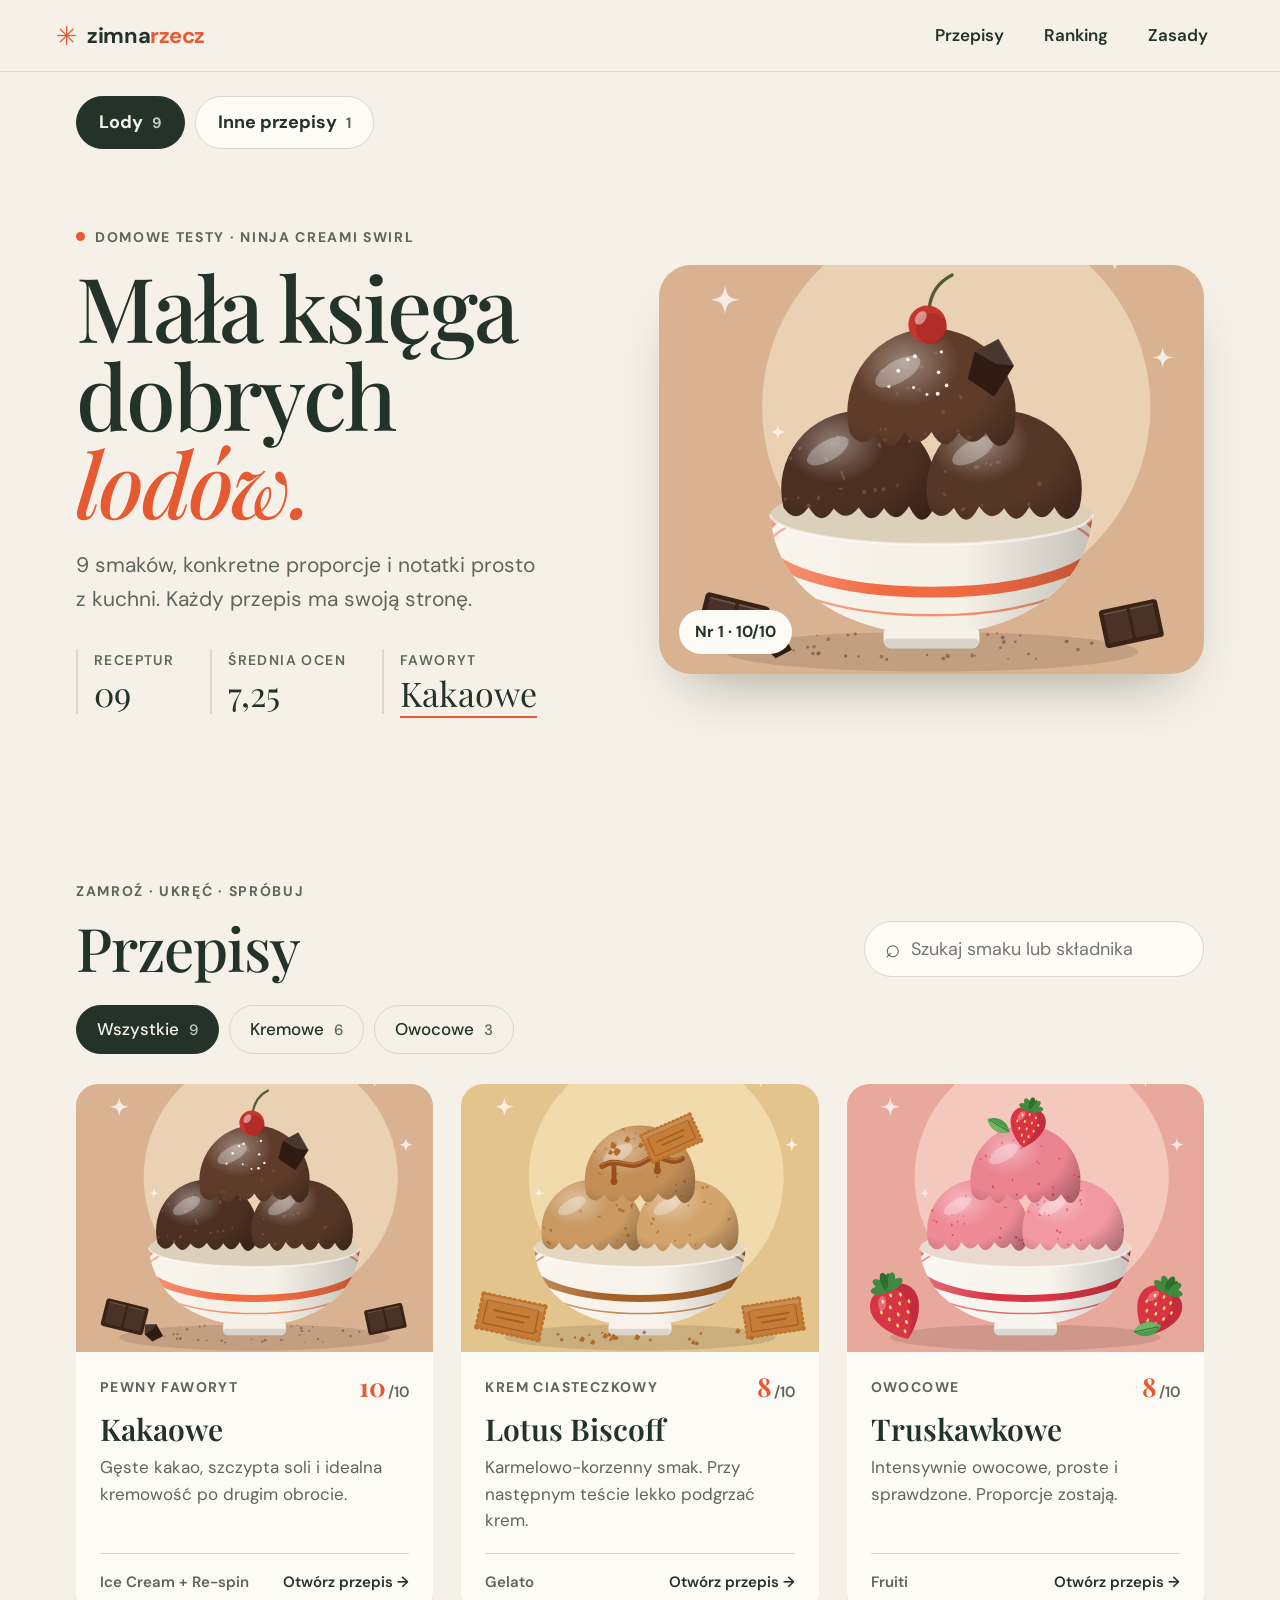
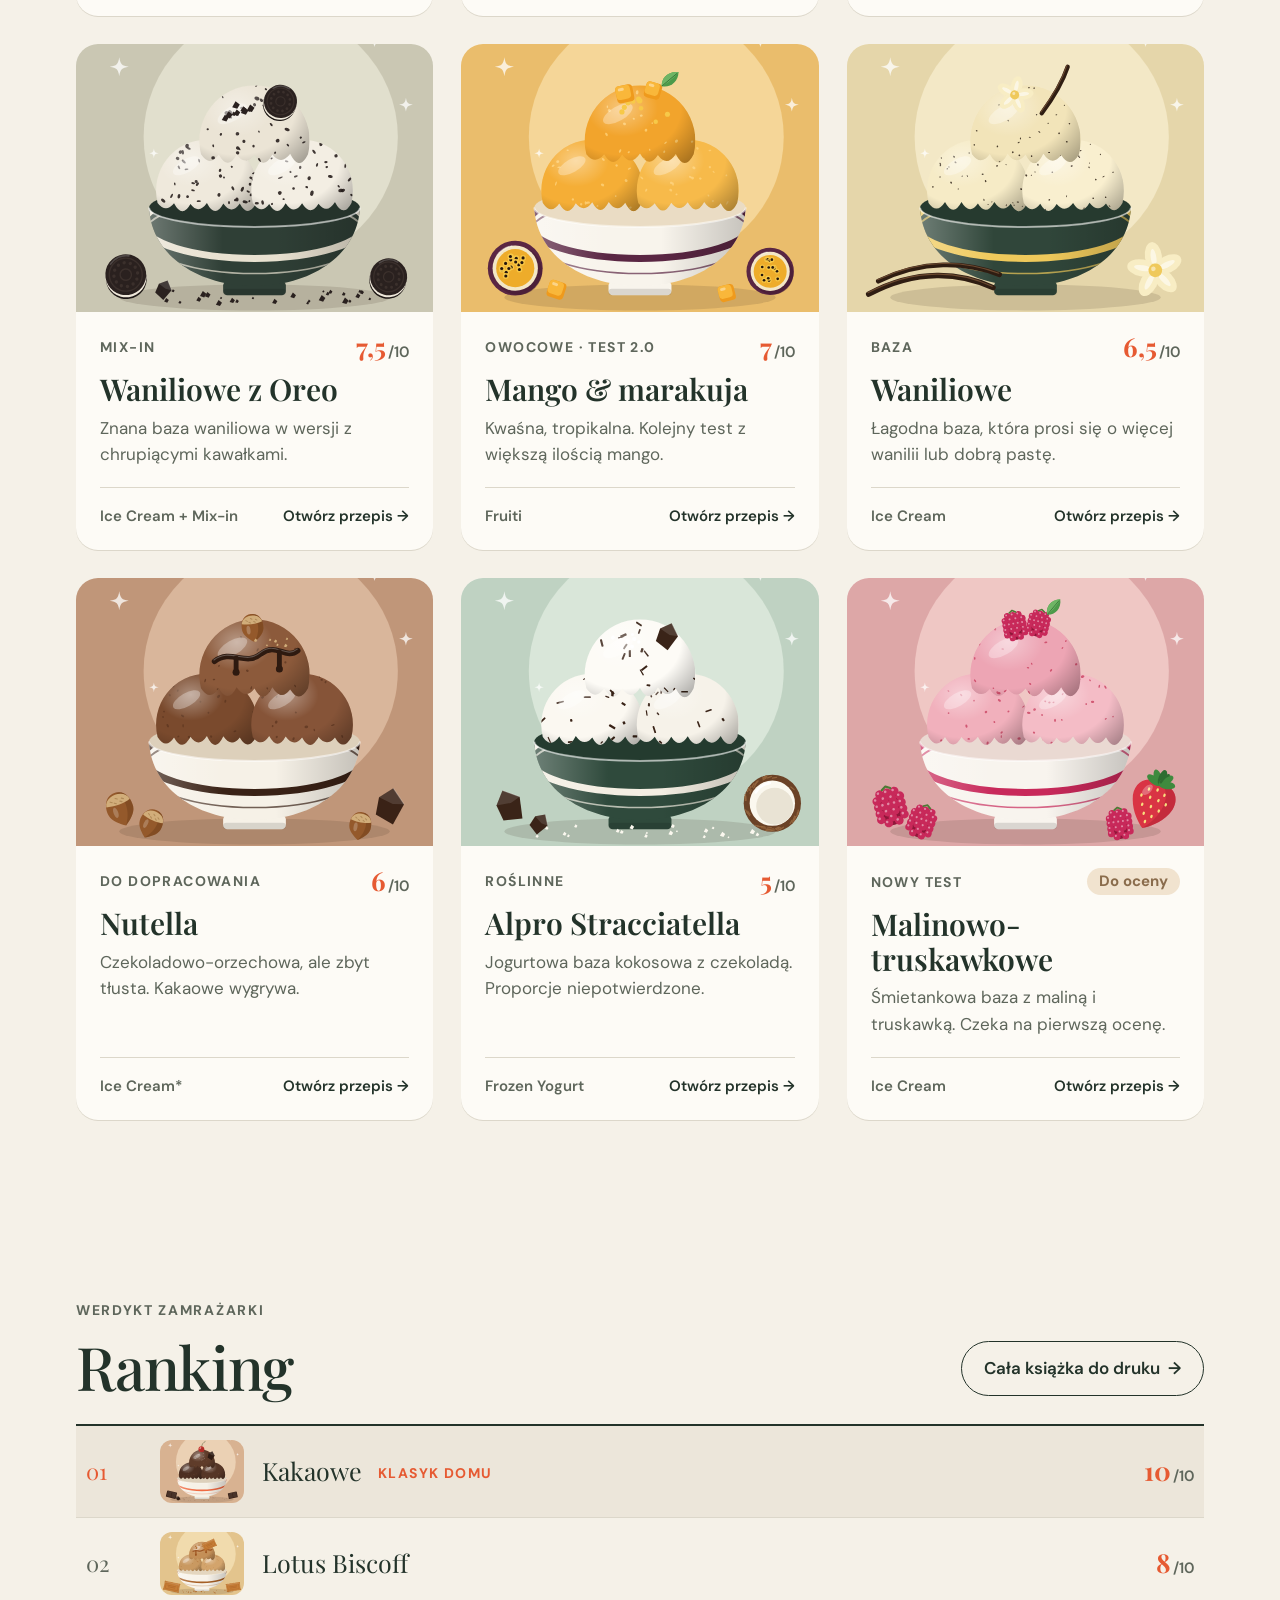
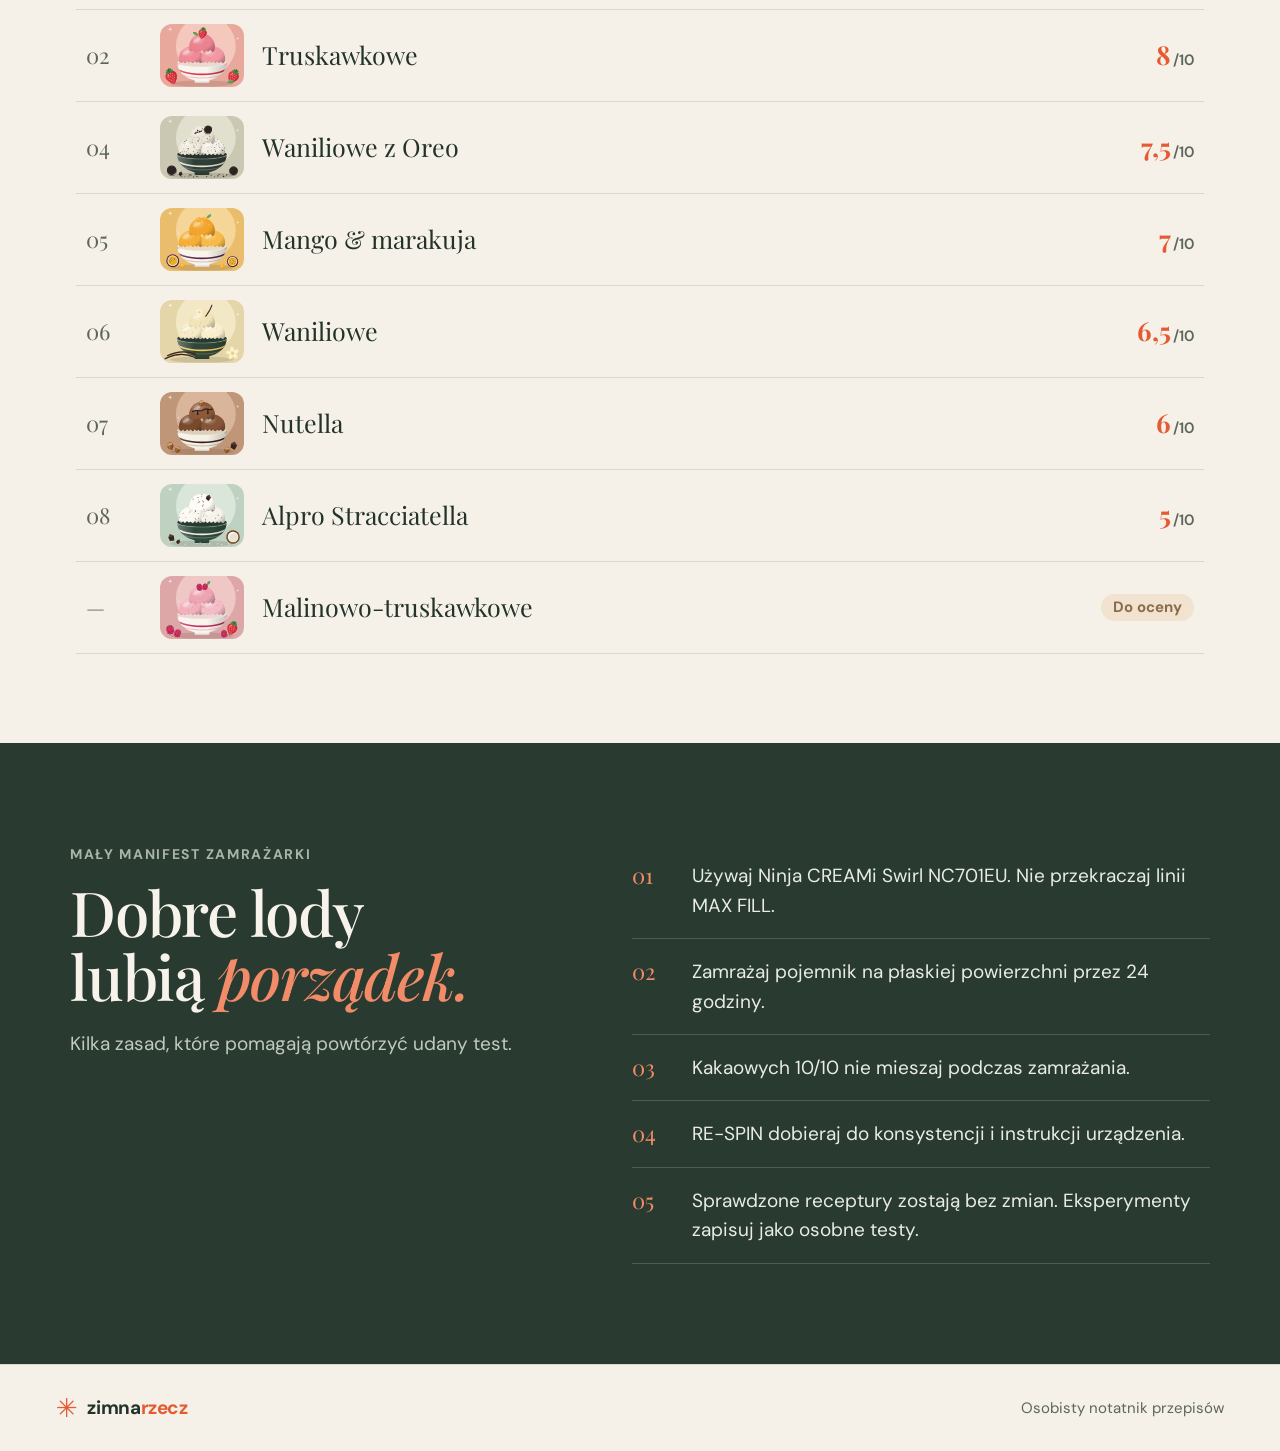
==== commit b46a2f35: "Add other recipes tab and chicken broth" ====
--- a/index.html
+++ b/index.html
@@ -5,8 +5,8 @@
   <meta name="viewport" content="width=device-width, initial-scale=1">
   <meta name="robots" content="noindex, nofollow">
   <meta name="theme-color" content="#f5f1e8">
-  <meta name="description" content="Osobista książka przepisów do Ninja CREAMi Swirl NC701EU.">
-  <title>Książka lodów — Ninja CREAMi Swirl</title>
+  <meta name="description" content="Osobista książka lodów i innych przepisów.">
+  <title>SwirlBook — lody i inne przepisy</title>
   <link rel="icon" href="/img/kakaowe.svg" type="image/svg+xml">
   <link rel="preconnect" href="https://fonts.googleapis.com">
   <link rel="preconnect" href="https://fonts.gstatic.com" crossorigin>
@@ -16,8 +16,8 @@
 <body class="">
 
   <header class="topbar">
-    <a class="brand" href="/" aria-label="Książka lodów, strona główna"><span class="brand-mark" aria-hidden="true">✳</span><span>zimna<em>rzecz</em></span></a>
-    <nav class="topnav" aria-label="Nawigacja główna">
+    <a class="brand" href="/" aria-label="SwirlBook, strona główna"><span class="brand-mark" aria-hidden="true">✳</span><span>zimna<em>rzecz</em></span></a>
+    <nav class="topnav" aria-label="Nawigacja po lodach">
       <a href="#przepisy">Przepisy</a>
       <a href="#ranking">Ranking</a>
       <a href="#zasady">Zasady</a>
@@ -25,11 +25,16 @@
   </header>
 
   <main>
+    <div class="category-tabs" role="tablist" aria-label="Kategorie przepisów">
+      <button id="tab-lody" class="category-tab is-active" type="button" role="tab" aria-selected="true" aria-controls="panel-lody" data-category="lody">Lody <span>9</span></button>
+      <button id="tab-inne-przepisy" class="category-tab" type="button" role="tab" aria-selected="false" aria-controls="panel-inne-przepisy" data-category="inne-przepisy" tabindex="-1">Inne przepisy <span>1</span></button>
+    </div>
+    <div id="panel-lody" role="tabpanel" aria-labelledby="tab-lody">
     <section class="hero">
       <div class="hero-copy">
         <p class="eyebrow"><span class="dot"></span>Domowe testy · Ninja CREAMi Swirl</p>
         <h1>Mała księga<br>dobrych <i>lodów.</i></h1>
-        <p class="hero-lede">Dziewięć smaków, konkretne proporcje i notatki prosto z kuchni. Każdy przepis ma swoją stronę.</p>
+        <p class="hero-lede">9 smaków, konkretne proporcje i notatki prosto z kuchni. Każdy przepis ma swoją stronę.</p>
         <dl class="hero-meta">
           <div><dt>receptur</dt><dd>09</dd></div>
           <div><dt>średnia ocen</dt><dd>7,25</dd></div>
@@ -217,8 +222,27 @@
         </ol>
       </div>
     </section>
+    </div>
+
+    <section class="section other-section" id="panel-inne-przepisy" role="tabpanel" aria-labelledby="tab-inne-przepisy" hidden>
+      <div class="section-head">
+        <div><p class="eyebrow">Z domowej kuchni</p><h1>Inne przepisy</h1></div>
+      </div>
+      <p class="other-intro">Sprawdzone przepisy poza lodami, z dokładnymi proporcjami i krokami.</p>
+      <div class="recipe-grid">
+        <a class="recipe-card" href="/przepis/rosol" data-type="other" data-name="rosół z kurczaka i wołowiny rosół z kurczaka, wołowiny i pieczonych warzyw domowy rosół  surowego całego kurczaka wolnorosnącego surowej porcji rosołowej wołowej zimnej wody marchewki korzenia pietruszki selera korzeniowego cebula pora czosnku liście laurowe ziela angielskiego pieprzu suszonego lubczyku soli na początek; potem do smaku">
+        <span class="card-art"><img src="/img/rosol.svg" alt="" width="800" height="600" loading="eager"></span>
+        <span class="card-body">
+          <span class="card-top"><span class="card-tag">Domowy rosół</span></span>
+          <span class="card-title">Rosół z kurczaka i wołowiny</span>
+          <span class="card-lede">Surowy kurczak i wołowina, pieczone warzywa i bardzo spokojne gotowanie.</span>
+          <span class="card-foot"><span>Około 4 godzin</span><span class="card-go">Otwórz przepis <span aria-hidden="true">→</span></span></span>
+        </span>
+      </a>
+      </div>
+    </section>
   </main>
-  <footer class="footer"><a class="brand" href="/" aria-label="Książka lodów, strona główna"><span class="brand-mark" aria-hidden="true">✳</span><span>zimna<em>rzecz</em></span></a><p>Osobisty notatnik smaków · Ninja CREAMi Swirl NC701EU</p></footer>
+  <footer class="footer"><a class="brand" href="/" aria-label="SwirlBook, strona główna"><span class="brand-mark" aria-hidden="true">✳</span><span>zimna<em>rzecz</em></span></a><p>Osobisty notatnik przepisów</p></footer>
   <script src="/app.js" defer></script>
 </body>
 </html>
--- a/style.css
+++ b/style.css
@@ -30,6 +30,7 @@
 a { color: inherit; }
 h1, h2, h3 { color: var(--ink); }
 button { font: inherit; }
+[hidden] { display: none !important; }
 
 .eyebrow {
   margin: 0 0 14px;
@@ -60,6 +61,18 @@
 }
 .topnav a:hover, .back:hover { background: var(--soft); }
 .back { border: 1.5px solid var(--ink); }
+
+/* ---------- kategorie ---------- */
+.category-tabs { display: flex; gap: 10px; max-width: 1240px; margin: 0 auto; padding: 24px var(--gutter) 0; }
+.category-tab { border: 1.5px solid var(--line); border-radius: 999px; background: var(--card); color: var(--ink); padding: 11px 22px; font-weight: 700; cursor: pointer; }
+.category-tab span { color: var(--muted); font-size: 15px; margin-left: 5px; }
+.category-tab:hover { border-color: var(--ink); }
+.category-tab.is-active { background: var(--ink); border-color: var(--ink); color: var(--paper); }
+.category-tab.is-active span { color: #c4cbbf; }
+.category-tab:focus-visible { outline: 3px solid var(--orange); outline-offset: 3px; }
+.other-section { min-height: 65vh; }
+.other-section .section-head h1 { font-family: var(--serif); font-weight: 500; font-size: clamp(42px, 5vw, 60px); line-height: 1; letter-spacing: -.02em; margin: 0; }
+.other-intro { color: var(--muted); font-size: 20px; margin: 0 0 30px; }
 
 /* ---------- przyciski ---------- */
 .button-ghost, .button-solid {
@@ -247,6 +260,8 @@
   .topnav a { padding: 8px 10px; font-size: 16px; }
   .topnav a:last-child { display: none; }
   .back { font-size: 15px; padding: 8px 14px; }
+  .category-tabs { gap: 7px; padding-top: 16px; }
+  .category-tab { padding: 9px 15px; font-size: 15px; }
   .hero-lede, .recipe-lede { font-size: 19px; }
   .recipe-grid { grid-template-columns: 1fr; gap: 20px; }
   .search { width: 100%; }
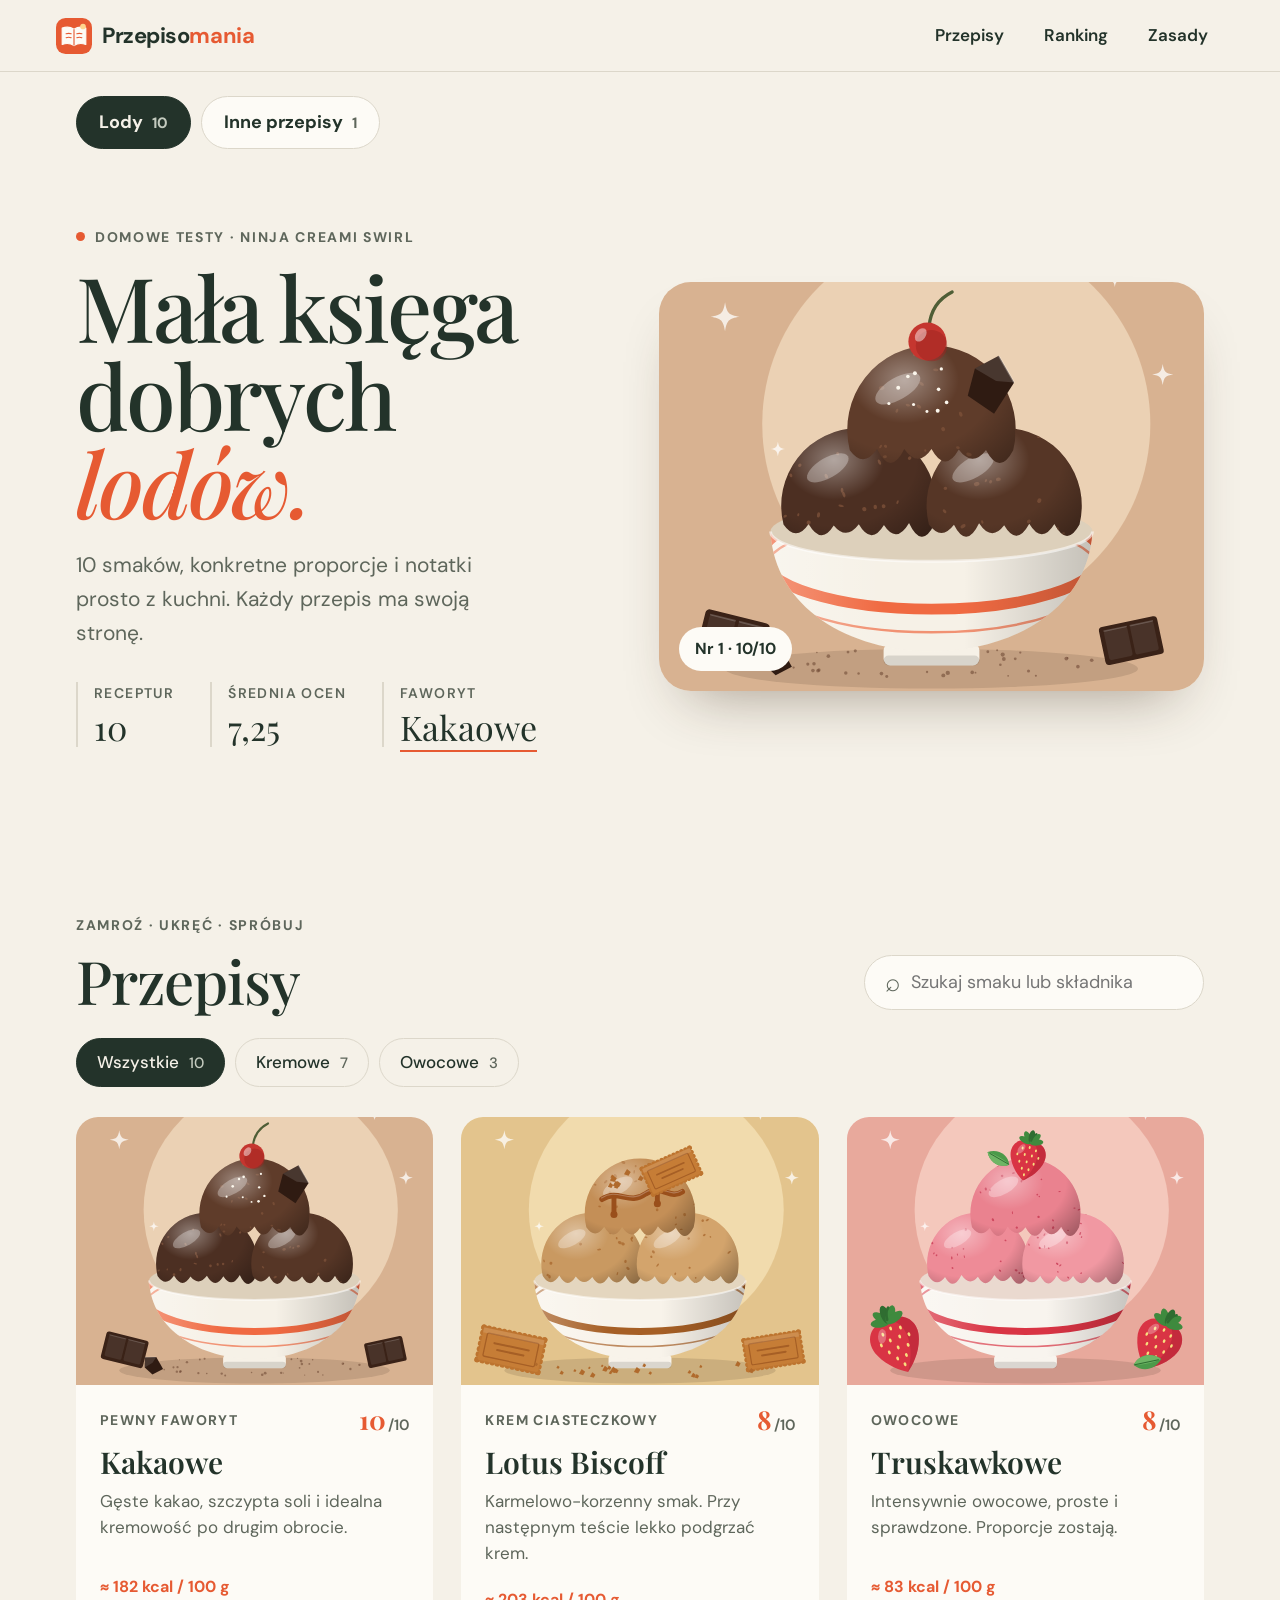
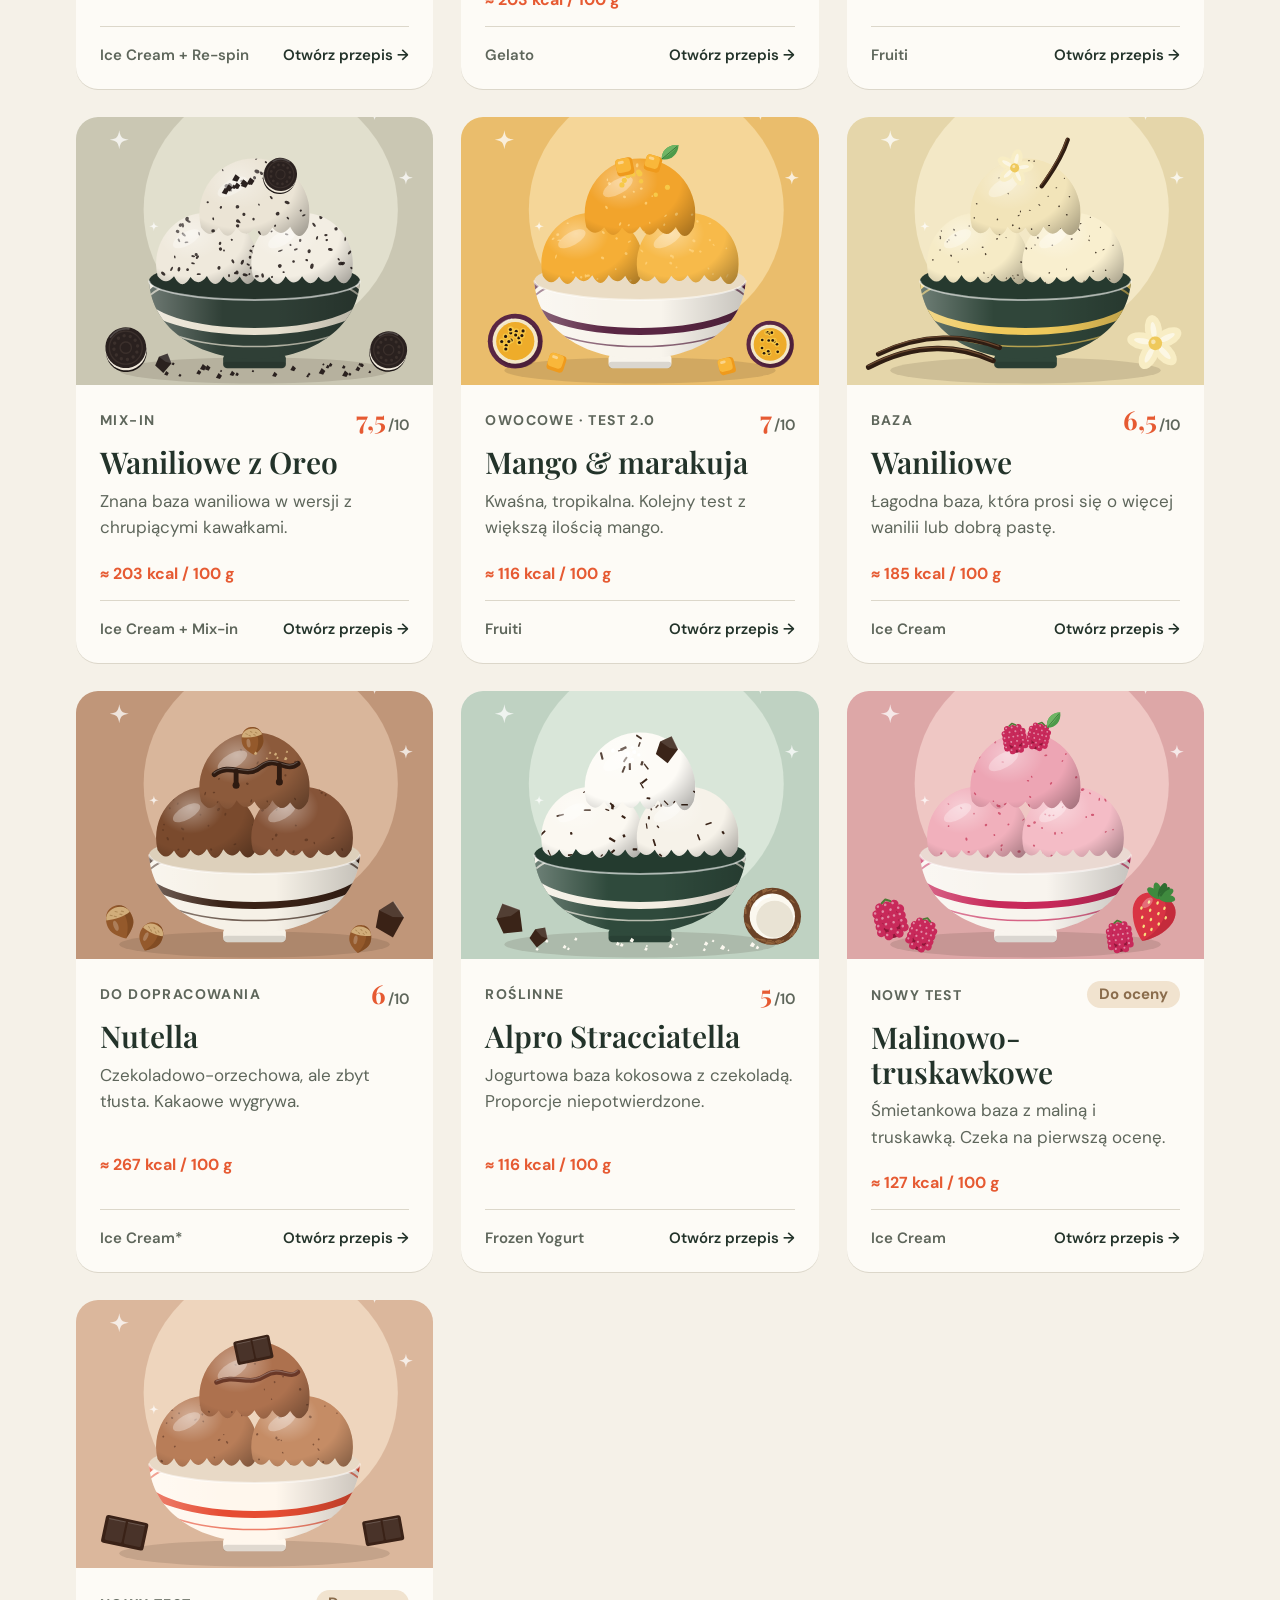
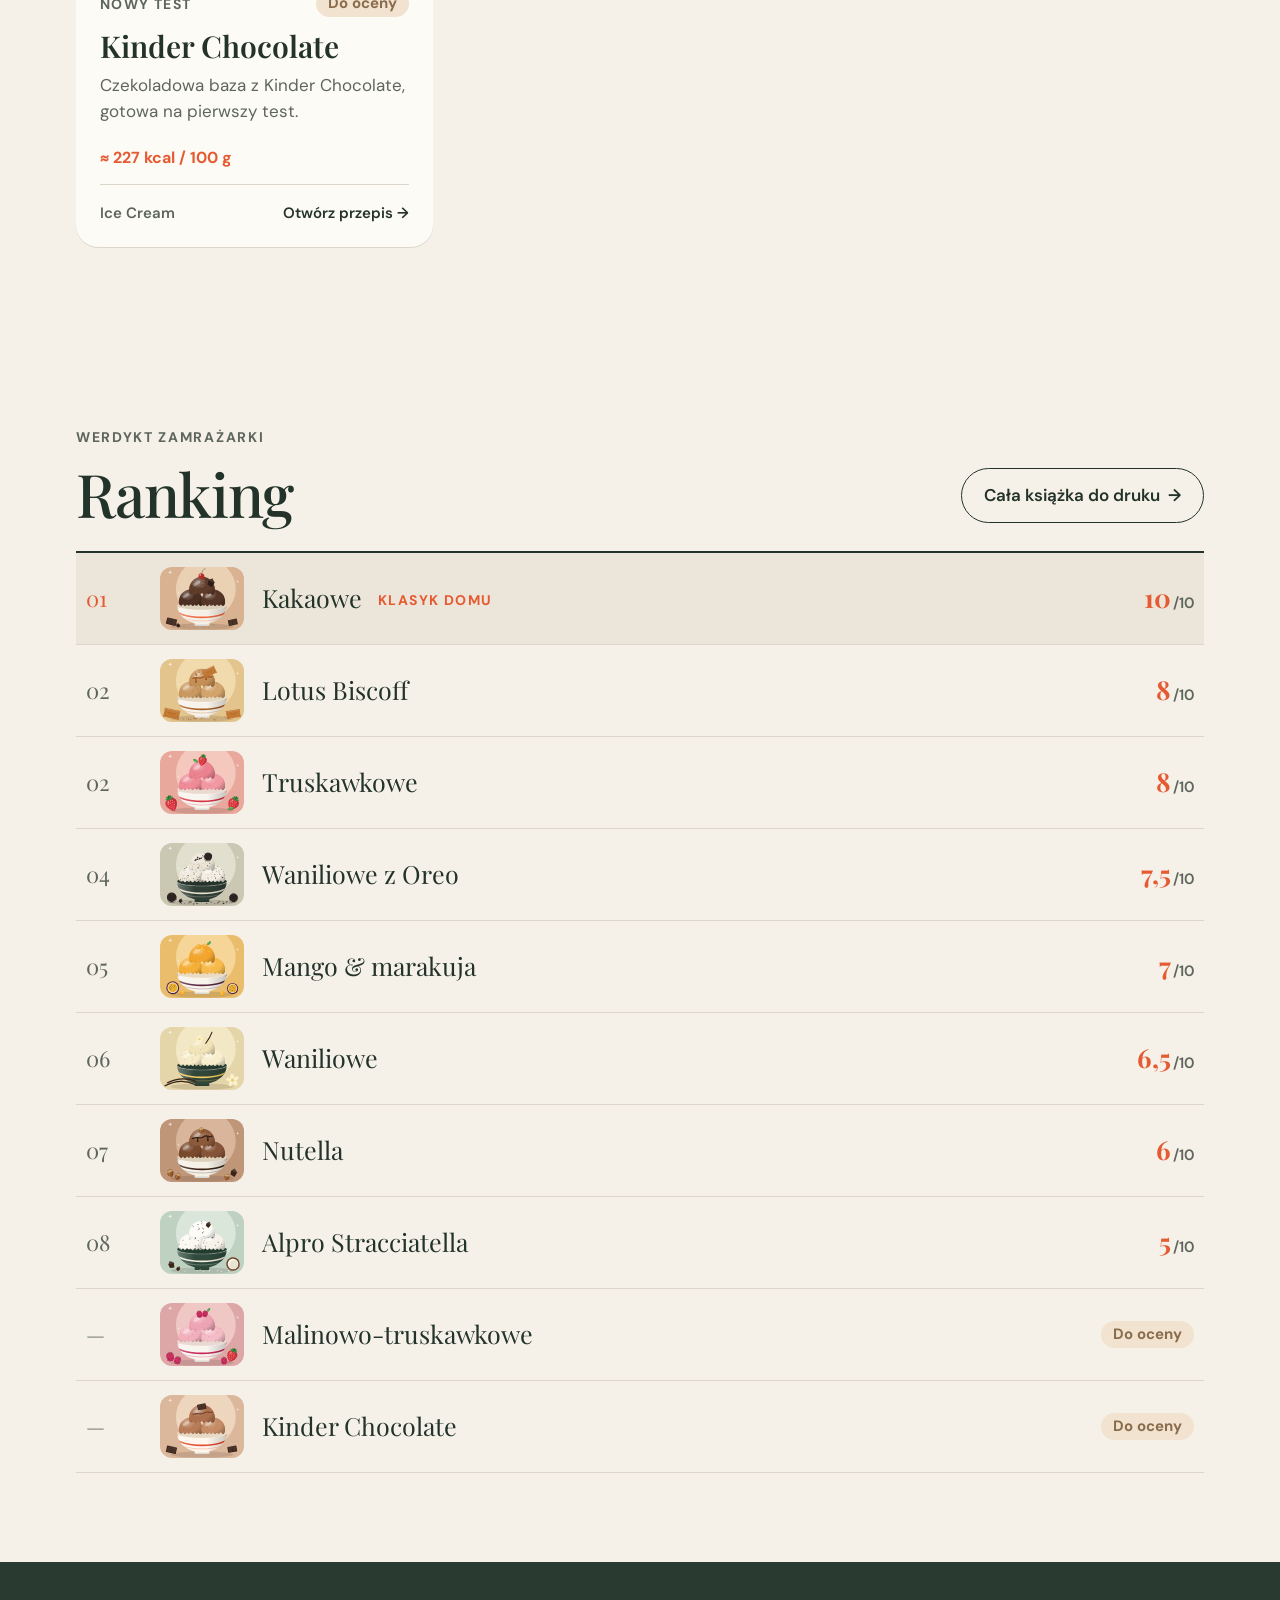
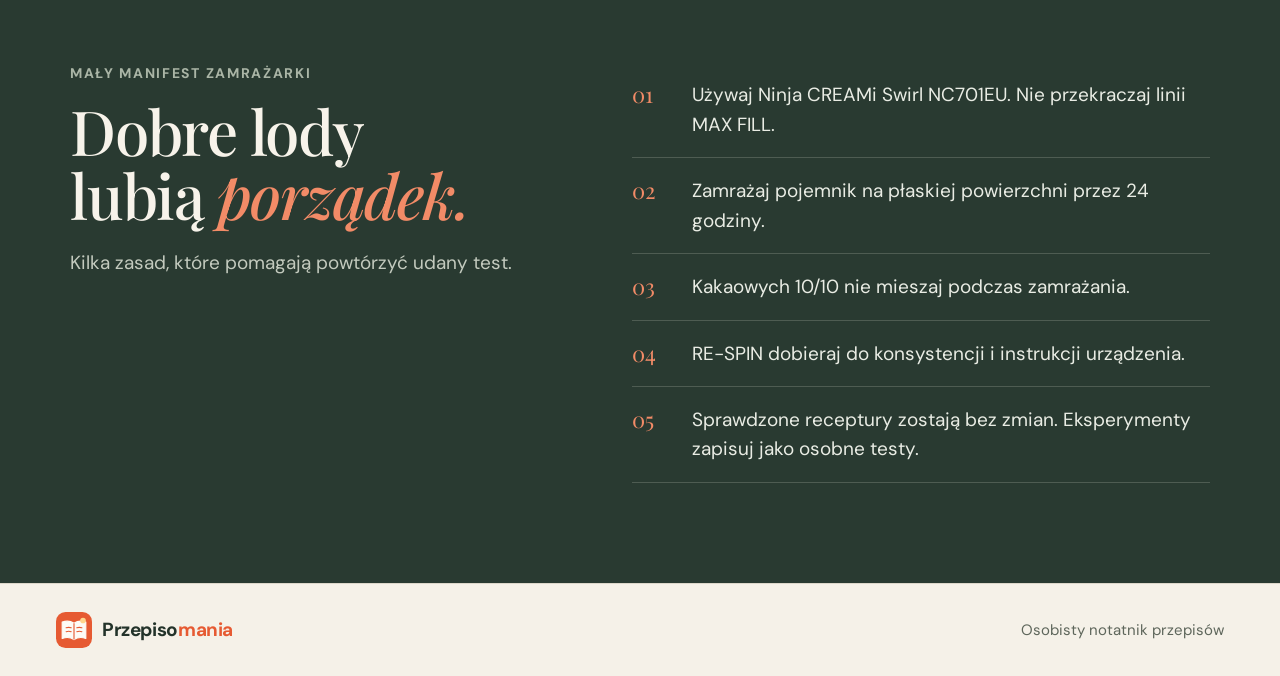
==== commit 2f76b6de: "Add nutrition data and Przepisomania branding Refs SWI-1" ====
--- a/index.html
+++ b/index.html
@@ -6,8 +6,8 @@
   <meta name="robots" content="noindex, nofollow">
   <meta name="theme-color" content="#f5f1e8">
   <meta name="description" content="Osobista książka lodów i innych przepisów.">
-  <title>SwirlBook — lody i inne przepisy</title>
-  <link rel="icon" href="/img/kakaowe.svg" type="image/svg+xml">
+  <title>Przepisomania — lody i inne przepisy</title>
+  <link rel="icon" href="/logo.svg" type="image/svg+xml">
   <link rel="preconnect" href="https://fonts.googleapis.com">
   <link rel="preconnect" href="https://fonts.gstatic.com" crossorigin>
   <link href="https://fonts.googleapis.com/css2?family=DM+Sans:opsz,wght@9..40,400;9..40,500;9..40,600;9..40,700&family=Playfair+Display:ital,wght@0,500;0,600;0,700;1,500&display=swap" rel="stylesheet">
@@ -16,7 +16,7 @@
 <body class="">
 
   <header class="topbar">
-    <a class="brand" href="/" aria-label="SwirlBook, strona główna"><span class="brand-mark" aria-hidden="true">✳</span><span>zimna<em>rzecz</em></span></a>
+    <a class="brand" href="/" aria-label="Przepisomania, strona główna"><img class="brand-logo" src="/logo.svg" alt="" width="36" height="36"><span>Przepiso<em>mania</em></span></a>
     <nav class="topnav" aria-label="Nawigacja po lodach">
       <a href="#przepisy">Przepisy</a>
       <a href="#ranking">Ranking</a>
@@ -26,7 +26,7 @@
 
   <main>
     <div class="category-tabs" role="tablist" aria-label="Kategorie przepisów">
-      <button id="tab-lody" class="category-tab is-active" type="button" role="tab" aria-selected="true" aria-controls="panel-lody" data-category="lody">Lody <span>9</span></button>
+      <button id="tab-lody" class="category-tab is-active" type="button" role="tab" aria-selected="true" aria-controls="panel-lody" data-category="lody">Lody <span>10</span></button>
       <button id="tab-inne-przepisy" class="category-tab" type="button" role="tab" aria-selected="false" aria-controls="panel-inne-przepisy" data-category="inne-przepisy" tabindex="-1">Inne przepisy <span>1</span></button>
     </div>
     <div id="panel-lody" role="tabpanel" aria-labelledby="tab-lody">
@@ -34,9 +34,9 @@
       <div class="hero-copy">
         <p class="eyebrow"><span class="dot"></span>Domowe testy · Ninja CREAMi Swirl</p>
         <h1>Mała księga<br>dobrych <i>lodów.</i></h1>
-        <p class="hero-lede">9 smaków, konkretne proporcje i notatki prosto z kuchni. Każdy przepis ma swoją stronę.</p>
+        <p class="hero-lede">10 smaków, konkretne proporcje i notatki prosto z kuchni. Każdy przepis ma swoją stronę.</p>
         <dl class="hero-meta">
-          <div><dt>receptur</dt><dd>09</dd></div>
+          <div><dt>receptur</dt><dd>10</dd></div>
           <div><dt>średnia ocen</dt><dd>7,25</dd></div>
           <div><dt>faworyt</dt><dd><a href="/przepis/kakaowe">Kakaowe</a></dd></div>
         </dl>
@@ -53,8 +53,8 @@
         <label class="search"><span aria-hidden="true">⌕</span><input id="search" type="search" placeholder="Szukaj smaku lub składnika" aria-label="Szukaj przepisu"></label>
       </div>
       <div class="filters" role="group" aria-label="Filtruj przepisy">
-        <button class="filter is-active" type="button" data-filter="all">Wszystkie <span>9</span></button>
-        <button class="filter" type="button" data-filter="cream">Kremowe <span>6</span></button>
+        <button class="filter is-active" type="button" data-filter="all">Wszystkie <span>10</span></button>
+        <button class="filter" type="button" data-filter="cream">Kremowe <span>7</span></button>
         <button class="filter" type="button" data-filter="fruit">Owocowe <span>3</span></button>
       </div>
       <div class="recipe-grid" id="recipe-grid">
@@ -64,6 +64,8 @@
           <span class="card-top"><span class="card-tag">Pewny faworyt</span><span class="score">10<small>/10</small></span></span>
           <span class="card-title">Kakaowe</span>
           <span class="card-lede">Gęste kakao, szczypta soli i idealna kremowość po drugim obrocie.</span>
+          <span class="card-nutrition">≈ 182 kcal / 100 g</span>
+
           <span class="card-foot"><span>Ice Cream + Re-spin</span><span class="card-go">Otwórz przepis <span aria-hidden="true">→</span></span></span>
         </span>
       </a>
@@ -73,6 +75,8 @@
           <span class="card-top"><span class="card-tag">Krem ciasteczkowy</span><span class="score">8<small>/10</small></span></span>
           <span class="card-title">Lotus Biscoff</span>
           <span class="card-lede">Karmelowo-korzenny smak. Przy następnym teście lekko podgrzać krem.</span>
+          <span class="card-nutrition">≈ 203 kcal / 100 g</span>
+
           <span class="card-foot"><span>Gelato</span><span class="card-go">Otwórz przepis <span aria-hidden="true">→</span></span></span>
         </span>
       </a>
@@ -82,6 +86,8 @@
           <span class="card-top"><span class="card-tag">Owocowe</span><span class="score">8<small>/10</small></span></span>
           <span class="card-title">Truskawkowe</span>
           <span class="card-lede">Intensywnie owocowe, proste i sprawdzone. Proporcje zostają.</span>
+          <span class="card-nutrition">≈ 83 kcal / 100 g</span>
+
           <span class="card-foot"><span>Fruiti</span><span class="card-go">Otwórz przepis <span aria-hidden="true">→</span></span></span>
         </span>
       </a>
@@ -91,6 +97,8 @@
           <span class="card-top"><span class="card-tag">Mix-in</span><span class="score">7,5<small>/10</small></span></span>
           <span class="card-title">Waniliowe z Oreo</span>
           <span class="card-lede">Znana baza waniliowa w wersji z chrupiącymi kawałkami.</span>
+          <span class="card-nutrition">≈ 203 kcal / 100 g</span>
+
           <span class="card-foot"><span>Ice Cream + Mix-in</span><span class="card-go">Otwórz przepis <span aria-hidden="true">→</span></span></span>
         </span>
       </a>
@@ -100,6 +108,8 @@
           <span class="card-top"><span class="card-tag">Owocowe · test 2.0</span><span class="score">7<small>/10</small></span></span>
           <span class="card-title">Mango &amp; marakuja</span>
           <span class="card-lede">Kwaśna, tropikalna. Kolejny test z większą ilością mango.</span>
+          <span class="card-nutrition">≈ 116 kcal / 100 g</span>
+
           <span class="card-foot"><span>Fruiti</span><span class="card-go">Otwórz przepis <span aria-hidden="true">→</span></span></span>
         </span>
       </a>
@@ -109,6 +119,8 @@
           <span class="card-top"><span class="card-tag">Baza</span><span class="score">6,5<small>/10</small></span></span>
           <span class="card-title">Waniliowe</span>
           <span class="card-lede">Łagodna baza, która prosi się o więcej wanilii lub dobrą pastę.</span>
+          <span class="card-nutrition">≈ 185 kcal / 100 g</span>
+
           <span class="card-foot"><span>Ice Cream</span><span class="card-go">Otwórz przepis <span aria-hidden="true">→</span></span></span>
         </span>
       </a>
@@ -118,6 +130,8 @@
           <span class="card-top"><span class="card-tag">Do dopracowania</span><span class="score">6<small>/10</small></span></span>
           <span class="card-title">Nutella</span>
           <span class="card-lede">Czekoladowo-orzechowa, ale zbyt tłusta. Kakaowe wygrywa.</span>
+          <span class="card-nutrition">≈ 267 kcal / 100 g</span>
+
           <span class="card-foot"><span>Ice Cream*</span><span class="card-go">Otwórz przepis <span aria-hidden="true">→</span></span></span>
         </span>
       </a>
@@ -127,6 +141,8 @@
           <span class="card-top"><span class="card-tag">Roślinne</span><span class="score">5<small>/10</small></span></span>
           <span class="card-title">Alpro Stracciatella</span>
           <span class="card-lede">Jogurtowa baza kokosowa z czekoladą. Proporcje niepotwierdzone.</span>
+          <span class="card-nutrition">≈ 116 kcal / 100 g</span>
+
           <span class="card-foot"><span>Frozen Yogurt</span><span class="card-go">Otwórz przepis <span aria-hidden="true">→</span></span></span>
         </span>
       </a>
@@ -136,6 +152,19 @@
           <span class="card-top"><span class="card-tag">Nowy test</span><span class="score pending">Do oceny</span></span>
           <span class="card-title">Malinowo-truskawkowe</span>
           <span class="card-lede">Śmietankowa baza z maliną i truskawką. Czeka na pierwszą ocenę.</span>
+          <span class="card-nutrition">≈ 127 kcal / 100 g</span>
+
+          <span class="card-foot"><span>Ice Cream</span><span class="card-go">Otwórz przepis <span aria-hidden="true">→</span></span></span>
+        </span>
+      </a>
+      <a class="recipe-card is-pending" href="/przepis/kinder" data-type="cream" data-name="kinder chocolate kinder chocolate soft serve 1.2 nowy test kremowe kinder chocolate mleka 3,2% śmietanki 36% soli">
+        <span class="card-art"><img src="/img/kinder.svg" alt="" width="800" height="600" loading="lazy"></span>
+        <span class="card-body">
+          <span class="card-top"><span class="card-tag">Nowy test</span><span class="score pending">Do oceny</span></span>
+          <span class="card-title">Kinder Chocolate</span>
+          <span class="card-lede">Czekoladowa baza z Kinder Chocolate, gotowa na pierwszy test.</span>
+          <span class="card-nutrition">≈ 227 kcal / 100 g</span>
+
           <span class="card-foot"><span>Ice Cream</span><span class="card-go">Otwórz przepis <span aria-hidden="true">→</span></span></span>
         </span>
       </a>
@@ -201,6 +230,12 @@
           <span class="rank-no">—</span>
           <img class="rank-thumb" src="/img/malinowe.svg" alt="" width="800" height="600" loading="lazy">
           <span class="rank-name">Malinowo-truskawkowe</span>
+          <span class="score pending">Do oceny</span>
+        </a></li>
+        <li><a class="rank-row is-pending" href="/przepis/kinder">
+          <span class="rank-no">—</span>
+          <img class="rank-thumb" src="/img/kinder.svg" alt="" width="800" height="600" loading="lazy">
+          <span class="rank-name">Kinder Chocolate</span>
           <span class="score pending">Do oceny</span>
         </a></li>
       </ol>
@@ -236,13 +271,14 @@
           <span class="card-top"><span class="card-tag">Domowy rosół</span></span>
           <span class="card-title">Rosół z kurczaka i wołowiny</span>
           <span class="card-lede">Surowy kurczak i wołowina, pieczone warzywa i bardzo spokojne gotowanie.</span>
+
           <span class="card-foot"><span>Około 4 godzin</span><span class="card-go">Otwórz przepis <span aria-hidden="true">→</span></span></span>
         </span>
       </a>
       </div>
     </section>
   </main>
-  <footer class="footer"><a class="brand" href="/" aria-label="SwirlBook, strona główna"><span class="brand-mark" aria-hidden="true">✳</span><span>zimna<em>rzecz</em></span></a><p>Osobisty notatnik przepisów</p></footer>
+  <footer class="footer"><a class="brand" href="/" aria-label="Przepisomania, strona główna"><img class="brand-logo" src="/logo.svg" alt="" width="36" height="36"><span>Przepiso<em>mania</em></span></a><p>Osobisty notatnik przepisów</p></footer>
   <script src="/app.js" defer></script>
 </body>
 </html>
--- a/style.css
+++ b/style.css
@@ -53,7 +53,7 @@
 }
 .brand { display: inline-flex; align-items: center; gap: 10px; text-decoration: none; color: var(--ink); font-size: 22px; font-weight: 700; letter-spacing: -.02em; }
 .brand em { font-style: normal; color: var(--orange); }
-.brand-mark { color: var(--orange); font-size: 26px; line-height: 1; }
+.brand-logo { width: 36px; height: 36px; flex: none; }
 .topnav { display: flex; gap: 8px; }
 .topnav a, .back {
   text-decoration: none; color: var(--ink); font-size: 17px; font-weight: 600;
@@ -141,6 +141,7 @@
 .card-title { font-family: var(--serif); font-size: 30px; font-weight: 600; line-height: 1.15; color: var(--ink); margin: 12px 0 8px; }
 .card-lede { font-size: 17px; line-height: 1.55; color: var(--muted); margin-bottom: 20px; }
 .card-foot { margin-top: auto; display: flex; align-items: center; justify-content: space-between; gap: 12px; flex-wrap: wrap; border-top: 1px solid var(--line); padding-top: 16px; font-size: 15px; font-weight: 600; color: var(--muted); }
+.card-nutrition { display: block; margin: auto 0 14px; font-size: 16px; font-weight: 700; color: var(--orange); }
 .card-go { color: var(--ink); }
 .recipe-card:hover .card-go { color: var(--orange); }
 
@@ -194,6 +195,26 @@
 .chip { background: var(--ink); color: var(--paper); font-size: 16px; font-weight: 600; padding: 8px 15px; border-radius: 999px; letter-spacing: .02em; }
 .chip-arrow { color: var(--muted); font-size: 18px; }
 .program-note { margin: 10px 0 0; font-size: 16px; color: #8a6c4c; }
+
+.nutrition { margin-top: clamp(36px, 5vw, 64px); padding: clamp(24px, 4vw, 38px); background: var(--card); border-radius: var(--radius); }
+.nutrition-head { display: flex; align-items: end; justify-content: space-between; gap: 16px; flex-wrap: wrap; }
+.nutrition-head .eyebrow { margin: 0 0 8px; color: var(--orange); }
+.nutrition-head h2 { margin: 0; font-family: var(--serif); font-size: clamp(30px, 3vw, 42px); font-weight: 600; line-height: 1.1; }
+.nutrition-head p:last-child { margin: 0; color: var(--muted); }
+.nutrition-table-wrap { overflow-x: auto; margin-top: 24px; }
+.nutrition-table { width: 100%; border-collapse: collapse; min-width: 440px; font-variant-numeric: tabular-nums; }
+.nutrition-table th, .nutrition-table td { padding: 12px 8px; border-bottom: 1px solid var(--line); text-align: right; }
+.nutrition-table th:first-child { text-align: left; }
+.nutrition-table thead th { color: var(--muted); font-size: 13px; text-transform: uppercase; letter-spacing: .08em; }
+.nutrition-table tbody th { font-weight: 600; }
+.nutrition-table tbody tr:first-child { font-weight: 700; color: var(--orange); }
+.nutrition-note { margin: 16px 0 0; font-size: 15px; line-height: 1.5; color: var(--muted); }
+@media (max-width: 640px) {
+  .nutrition-table { min-width: 0; table-layout: fixed; font-size: 14px; }
+  .nutrition-table th, .nutrition-table td { padding: 10px 4px; }
+  .nutrition-table th:first-child { width: 42%; }
+  .nutrition-table thead th { font-size: 11px; letter-spacing: .04em; }
+}
 
 .recipe-body { display: grid; grid-template-columns: minmax(300px, .85fr) 1.4fr; gap: clamp(24px, 4vw, 48px); margin-top: clamp(36px, 5vw, 64px); align-items: start; }
 .recipe-body h2 { font-family: var(--serif); font-weight: 600; font-size: 34px; margin: 0 0 18px; line-height: 1.1; }
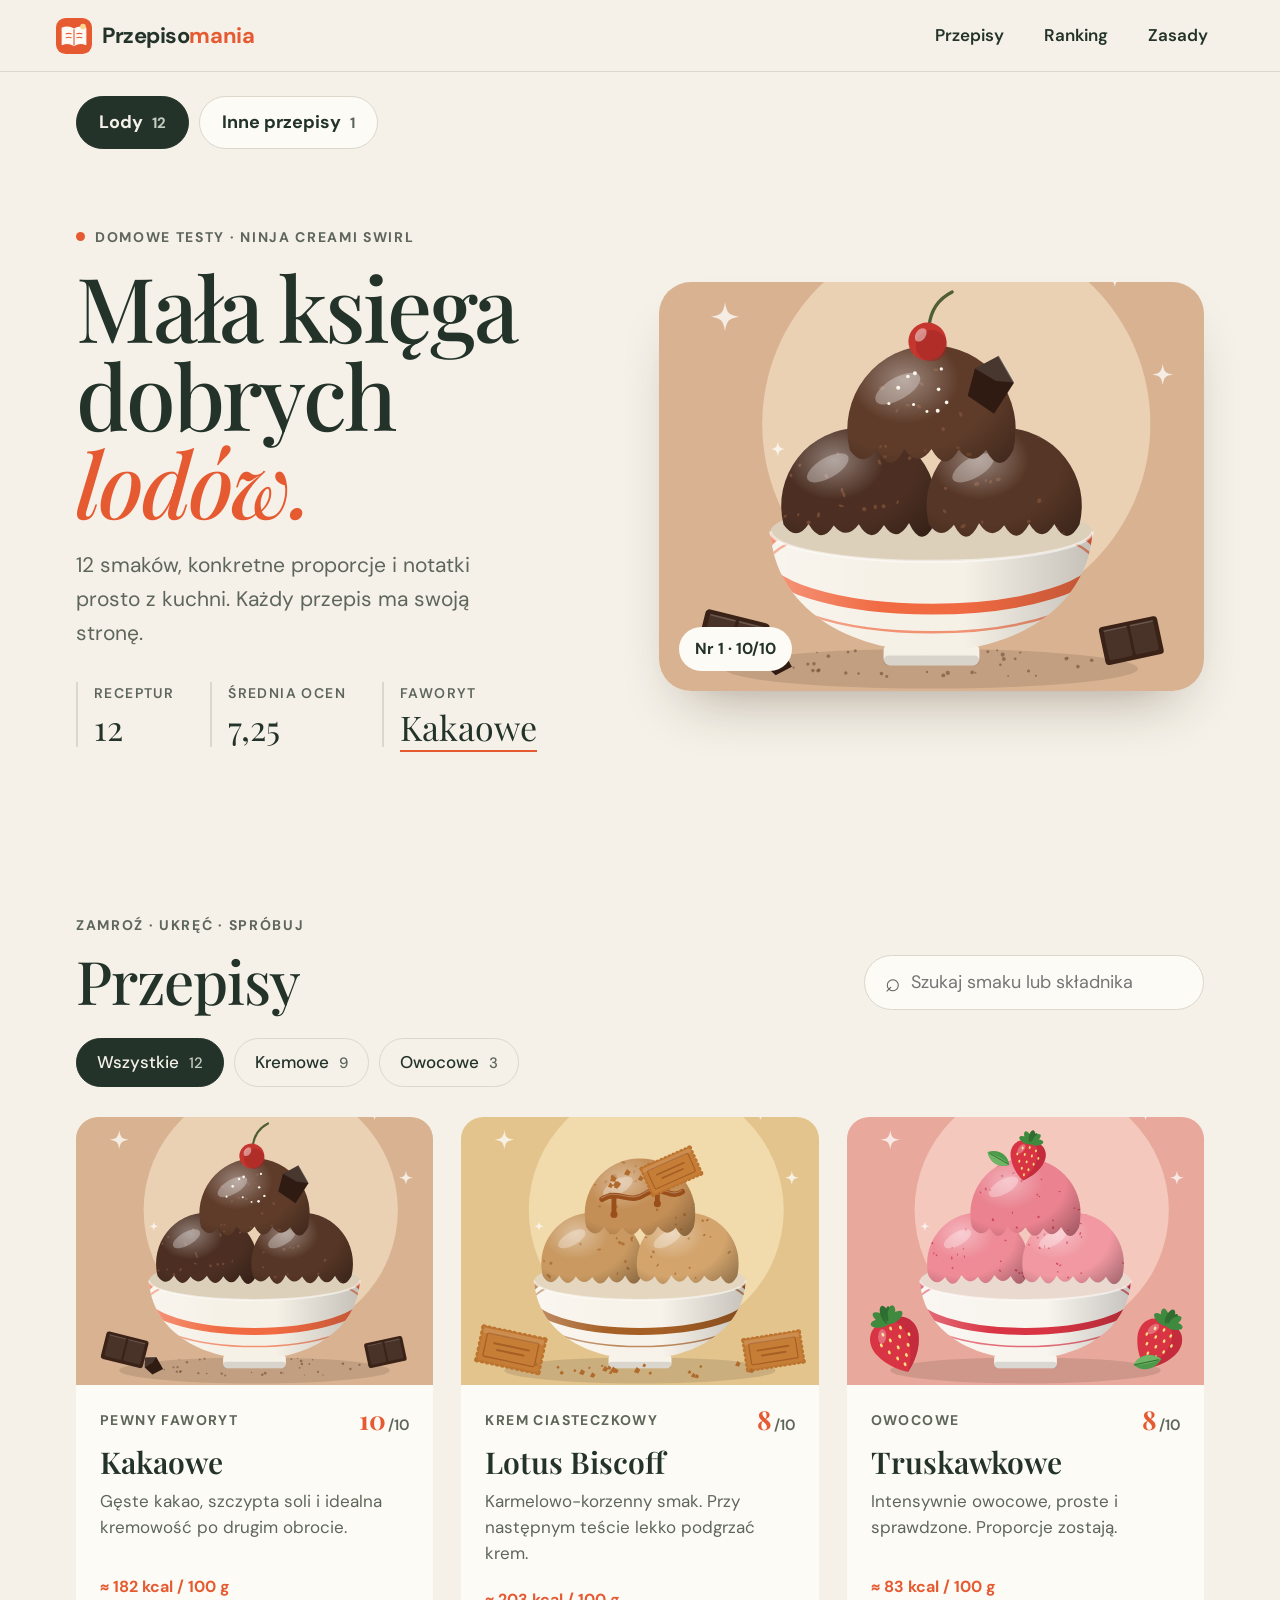
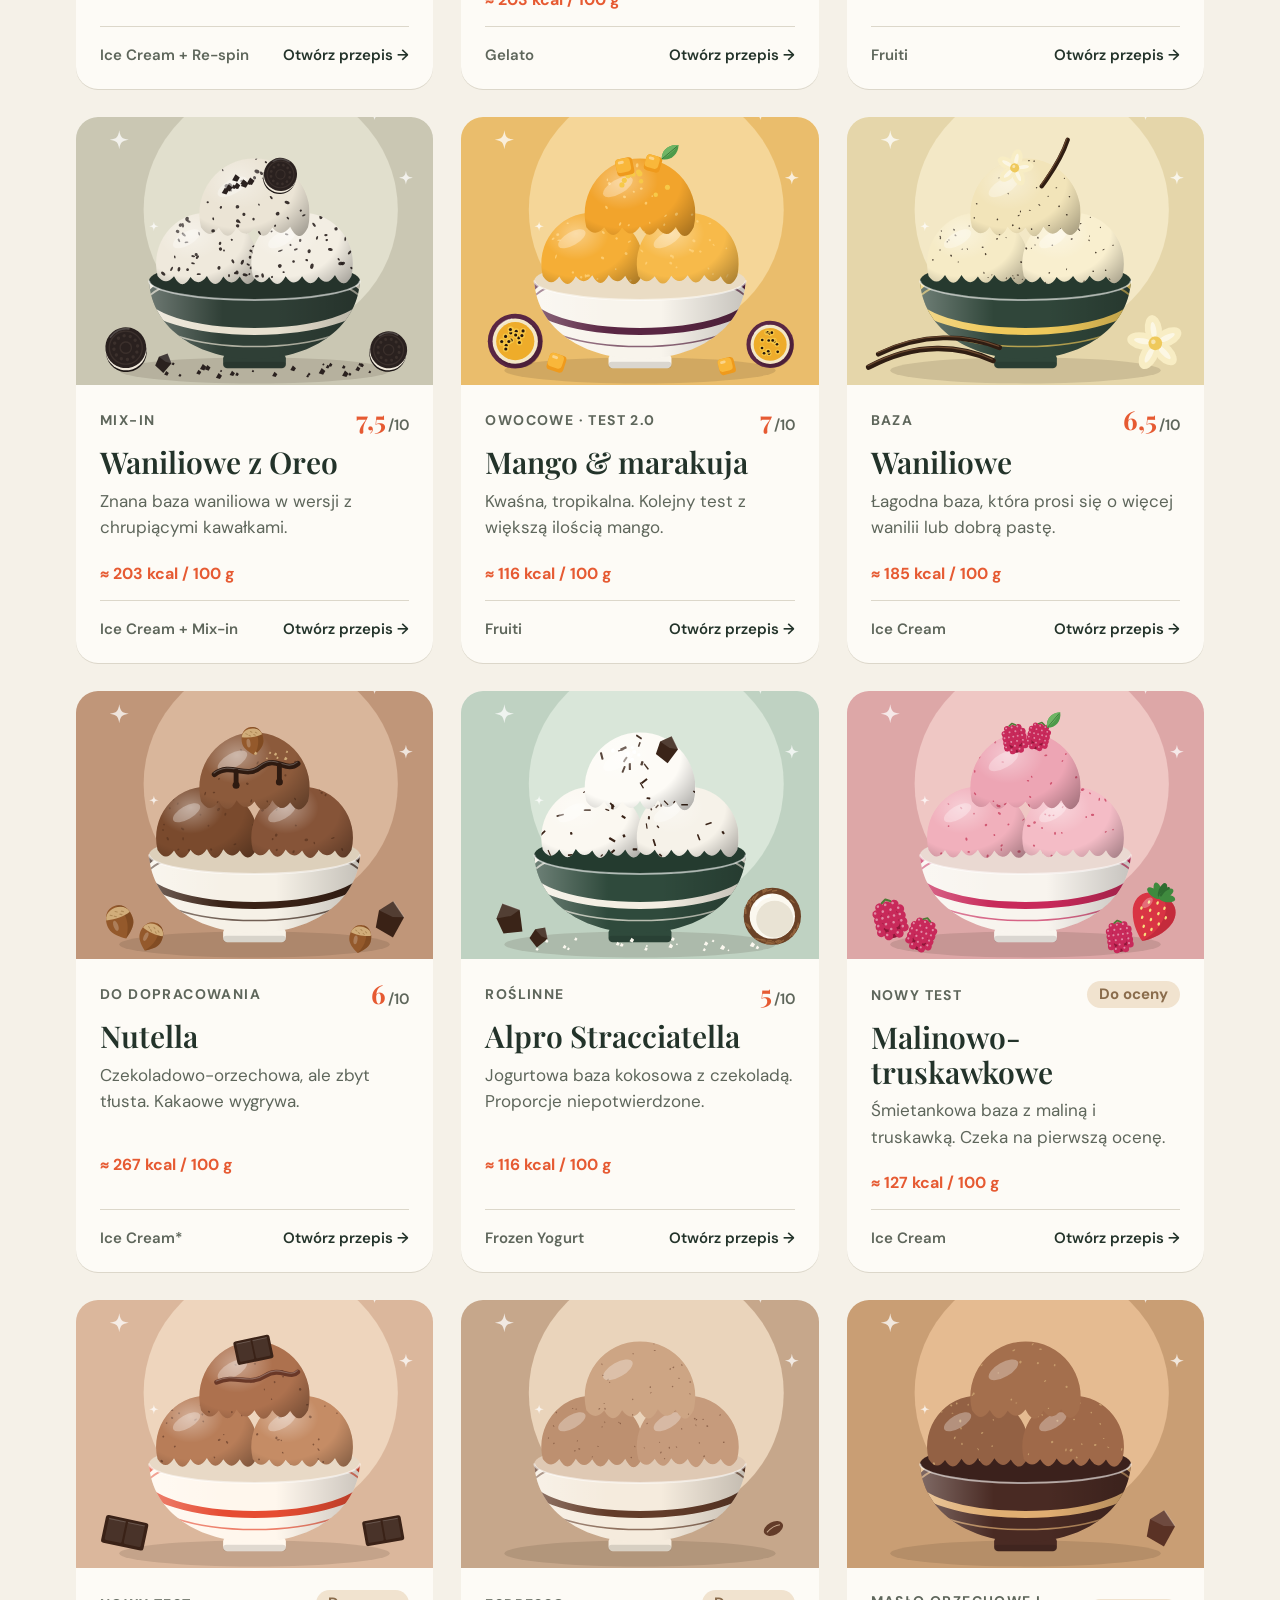
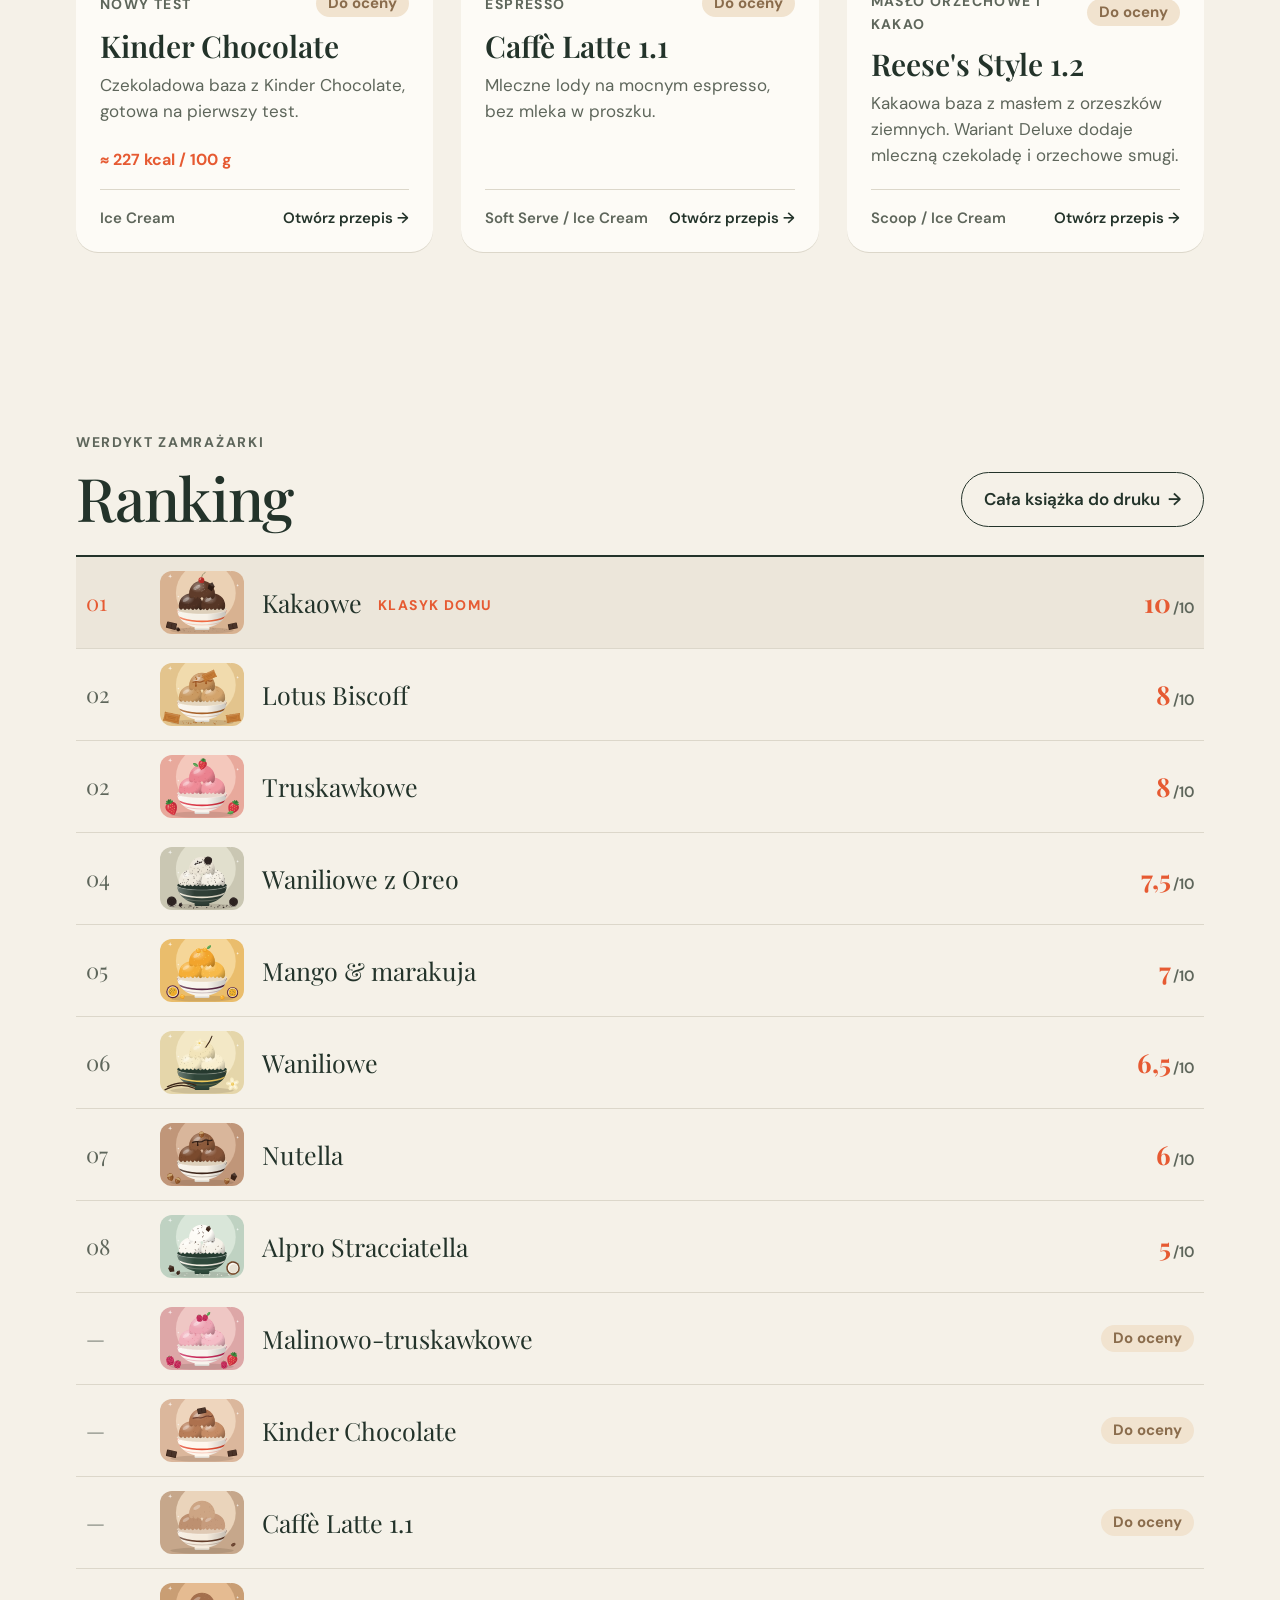
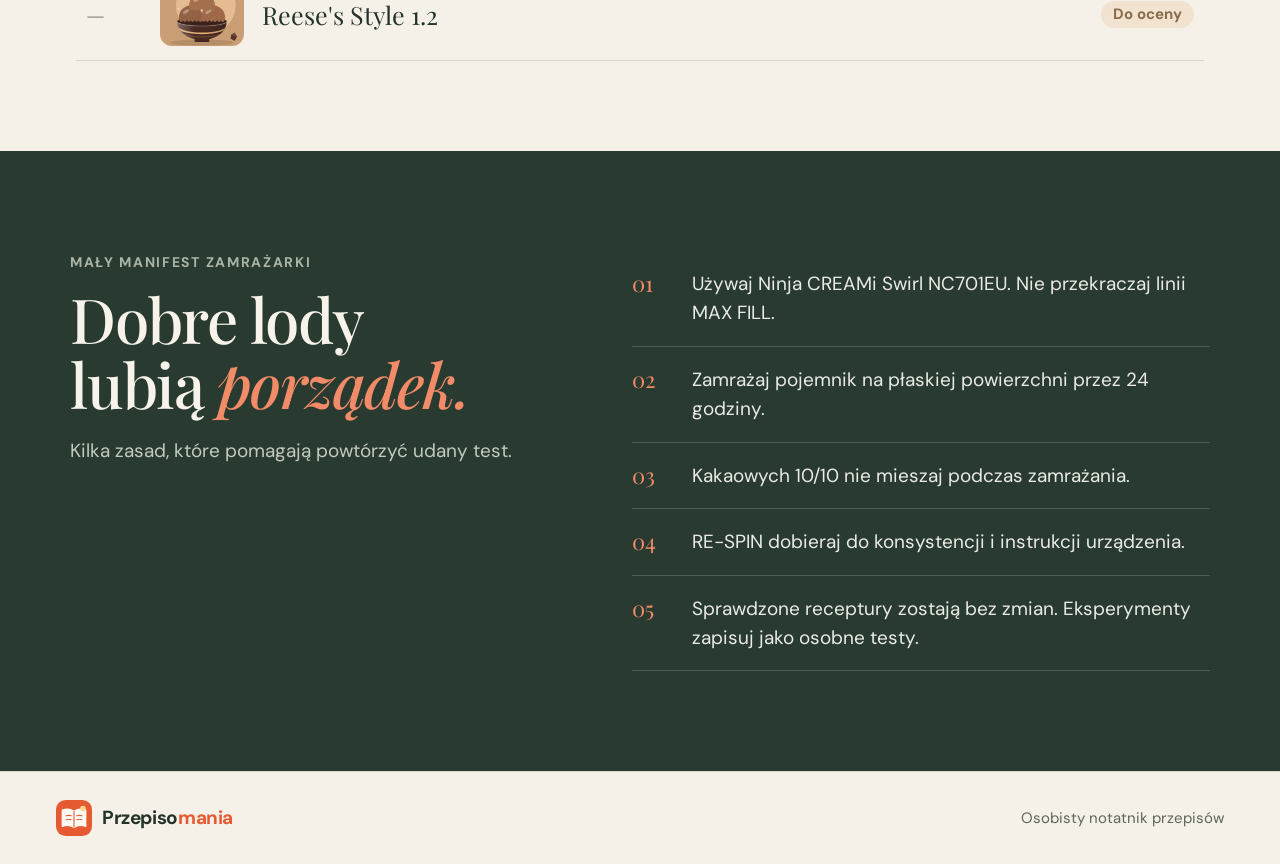
==== commit 20f179a6: "Add Caffè Latte and Reese’s Style recipes" ====
--- a/index.html
+++ b/index.html
@@ -26,7 +26,7 @@
 
   <main>
     <div class="category-tabs" role="tablist" aria-label="Kategorie przepisów">
-      <button id="tab-lody" class="category-tab is-active" type="button" role="tab" aria-selected="true" aria-controls="panel-lody" data-category="lody">Lody <span>10</span></button>
+      <button id="tab-lody" class="category-tab is-active" type="button" role="tab" aria-selected="true" aria-controls="panel-lody" data-category="lody">Lody <span>12</span></button>
       <button id="tab-inne-przepisy" class="category-tab" type="button" role="tab" aria-selected="false" aria-controls="panel-inne-przepisy" data-category="inne-przepisy" tabindex="-1">Inne przepisy <span>1</span></button>
     </div>
     <div id="panel-lody" role="tabpanel" aria-labelledby="tab-lody">
@@ -34,9 +34,9 @@
       <div class="hero-copy">
         <p class="eyebrow"><span class="dot"></span>Domowe testy · Ninja CREAMi Swirl</p>
         <h1>Mała księga<br>dobrych <i>lodów.</i></h1>
-        <p class="hero-lede">10 smaków, konkretne proporcje i notatki prosto z kuchni. Każdy przepis ma swoją stronę.</p>
+        <p class="hero-lede">12 smaków, konkretne proporcje i notatki prosto z kuchni. Każdy przepis ma swoją stronę.</p>
         <dl class="hero-meta">
-          <div><dt>receptur</dt><dd>10</dd></div>
+          <div><dt>receptur</dt><dd>12</dd></div>
           <div><dt>średnia ocen</dt><dd>7,25</dd></div>
           <div><dt>faworyt</dt><dd><a href="/przepis/kakaowe">Kakaowe</a></dd></div>
         </dl>
@@ -53,8 +53,8 @@
         <label class="search"><span aria-hidden="true">⌕</span><input id="search" type="search" placeholder="Szukaj smaku lub składnika" aria-label="Szukaj przepisu"></label>
       </div>
       <div class="filters" role="group" aria-label="Filtruj przepisy">
-        <button class="filter is-active" type="button" data-filter="all">Wszystkie <span>10</span></button>
-        <button class="filter" type="button" data-filter="cream">Kremowe <span>7</span></button>
+        <button class="filter is-active" type="button" data-filter="all">Wszystkie <span>12</span></button>
+        <button class="filter" type="button" data-filter="cream">Kremowe <span>9</span></button>
         <button class="filter" type="button" data-filter="fruit">Owocowe <span>3</span></button>
       </div>
       <div class="recipe-grid" id="recipe-grid">
@@ -166,6 +166,26 @@
           <span class="card-nutrition">≈ 227 kcal / 100 g</span>
 
           <span class="card-foot"><span>Ice Cream</span><span class="card-go">Otwórz przepis <span aria-hidden="true">→</span></span></span>
+        </span>
+      </a>
+      <a class="recipe-card is-pending" href="/przepis/caffe-latte" data-type="cream" data-name="caffè latte 1.1 caffè latte 1.1 espresso kremowe mleka 3,2% mocnego espresso śmietanki 36% mleka skondensowanego słodzonego soli">
+        <span class="card-art"><img src="/img/caffe-latte.svg" alt="" width="800" height="600" loading="lazy"></span>
+        <span class="card-body">
+          <span class="card-top"><span class="card-tag">Espresso</span><span class="score pending">Do oceny</span></span>
+          <span class="card-title">Caffè Latte 1.1</span>
+          <span class="card-lede">Mleczne lody na mocnym espresso, bez mleka w proszku.</span>
+
+          <span class="card-foot"><span>Soft Serve / Ice Cream</span><span class="card-go">Otwórz przepis <span aria-hidden="true">→</span></span></span>
+        </span>
+      </a>
+      <a class="recipe-card is-pending" href="/przepis/reeses-style" data-type="cream" data-name="reese's style 1.2 reese's style 1.2 masło orzechowe i kakao kremowe mleka 3,2% masła z orzeszków ziemnych z biedronki (100% orzeszków, 16% kawałków) mleka skondensowanego słodzonego kakao śmietanki 36% soli mlecznej czekolady (deluxe) masła kfd crunchy (deluxe)">
+        <span class="card-art"><img src="/img/reeses-style.svg" alt="" width="800" height="600" loading="lazy"></span>
+        <span class="card-body">
+          <span class="card-top"><span class="card-tag">Masło orzechowe i kakao</span><span class="score pending">Do oceny</span></span>
+          <span class="card-title">Reese's Style 1.2</span>
+          <span class="card-lede">Kakaowa baza z masłem z orzeszków ziemnych. Wariant Deluxe dodaje mleczną czekoladę i orzechowe smugi.</span>
+
+          <span class="card-foot"><span>Scoop / Ice Cream</span><span class="card-go">Otwórz przepis <span aria-hidden="true">→</span></span></span>
         </span>
       </a>
       </div>
@@ -236,6 +256,18 @@
           <span class="rank-no">—</span>
           <img class="rank-thumb" src="/img/kinder.svg" alt="" width="800" height="600" loading="lazy">
           <span class="rank-name">Kinder Chocolate</span>
+          <span class="score pending">Do oceny</span>
+        </a></li>
+        <li><a class="rank-row is-pending" href="/przepis/caffe-latte">
+          <span class="rank-no">—</span>
+          <img class="rank-thumb" src="/img/caffe-latte.svg" alt="" width="800" height="600" loading="lazy">
+          <span class="rank-name">Caffè Latte 1.1</span>
+          <span class="score pending">Do oceny</span>
+        </a></li>
+        <li><a class="rank-row is-pending" href="/przepis/reeses-style">
+          <span class="rank-no">—</span>
+          <img class="rank-thumb" src="/img/reeses-style.svg" alt="" width="800" height="600" loading="lazy">
+          <span class="rank-name">Reese's Style 1.2</span>
           <span class="score pending">Do oceny</span>
         </a></li>
       </ol>
